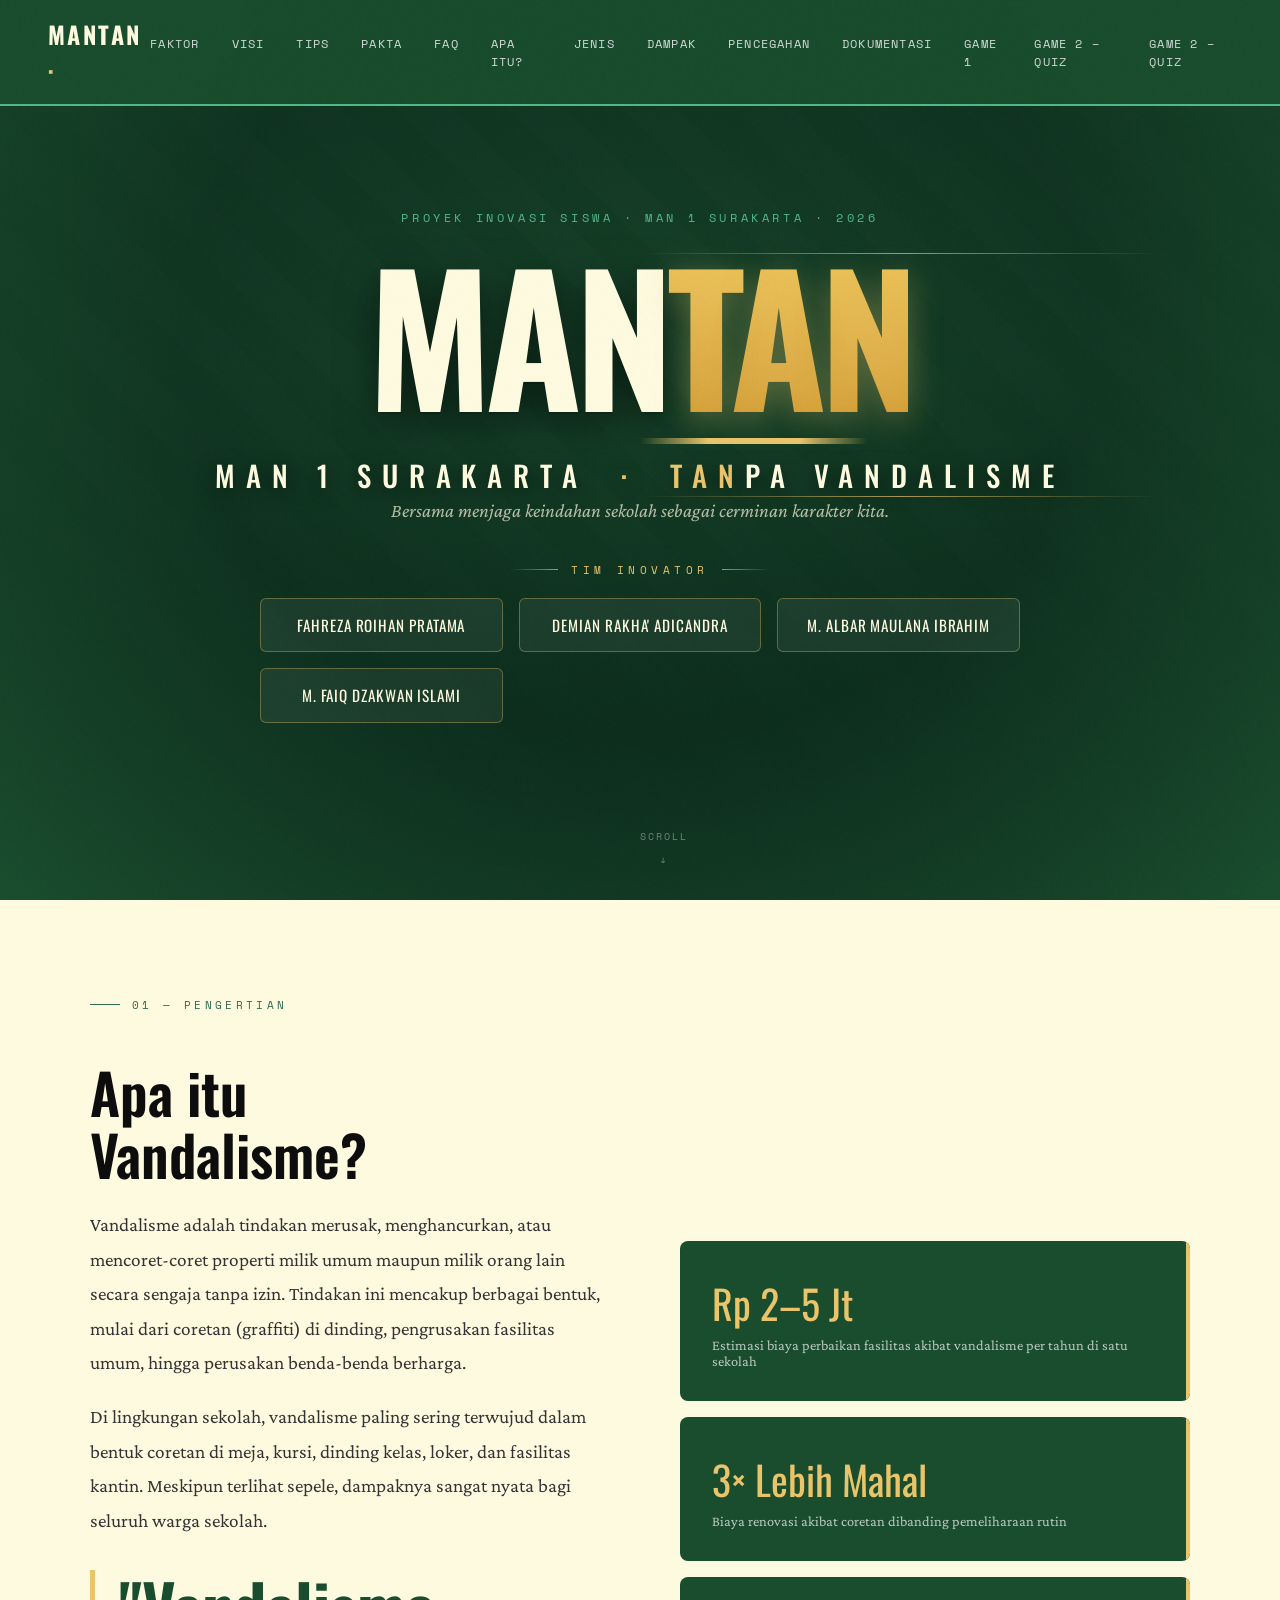
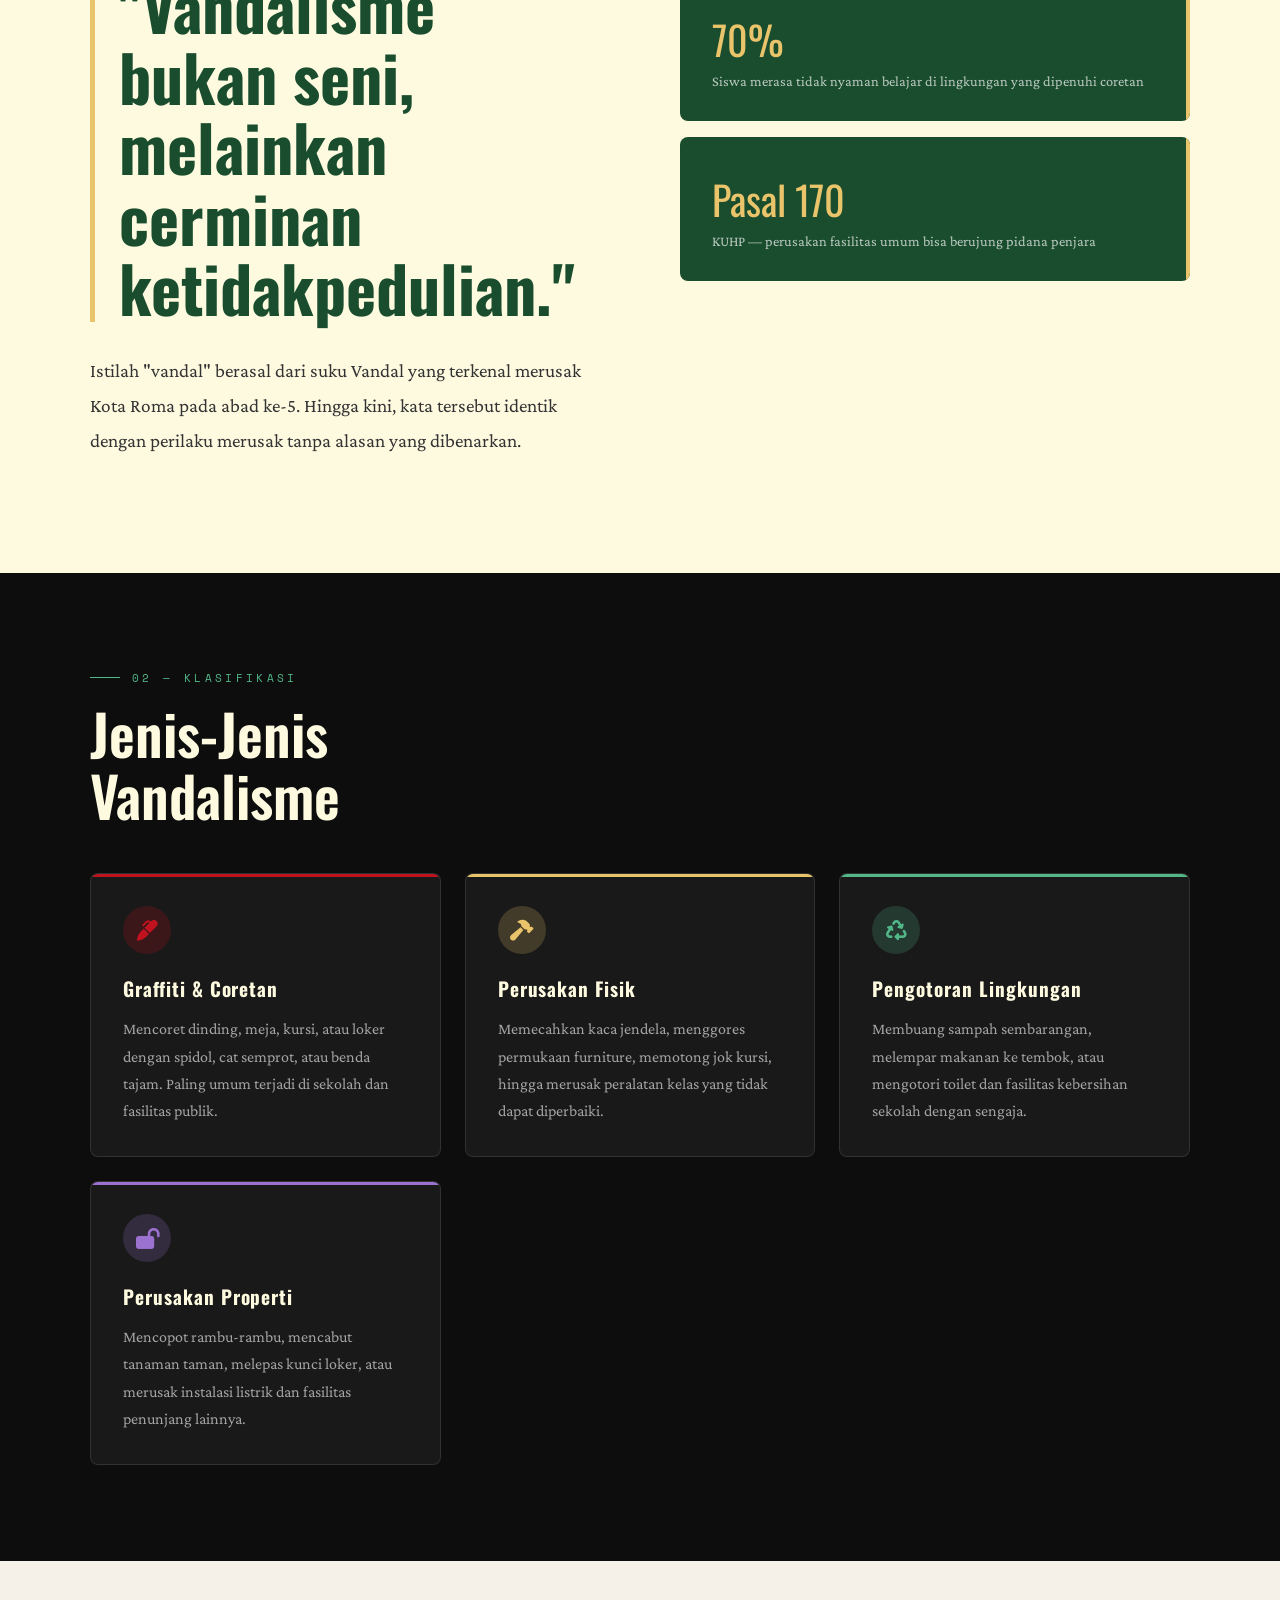
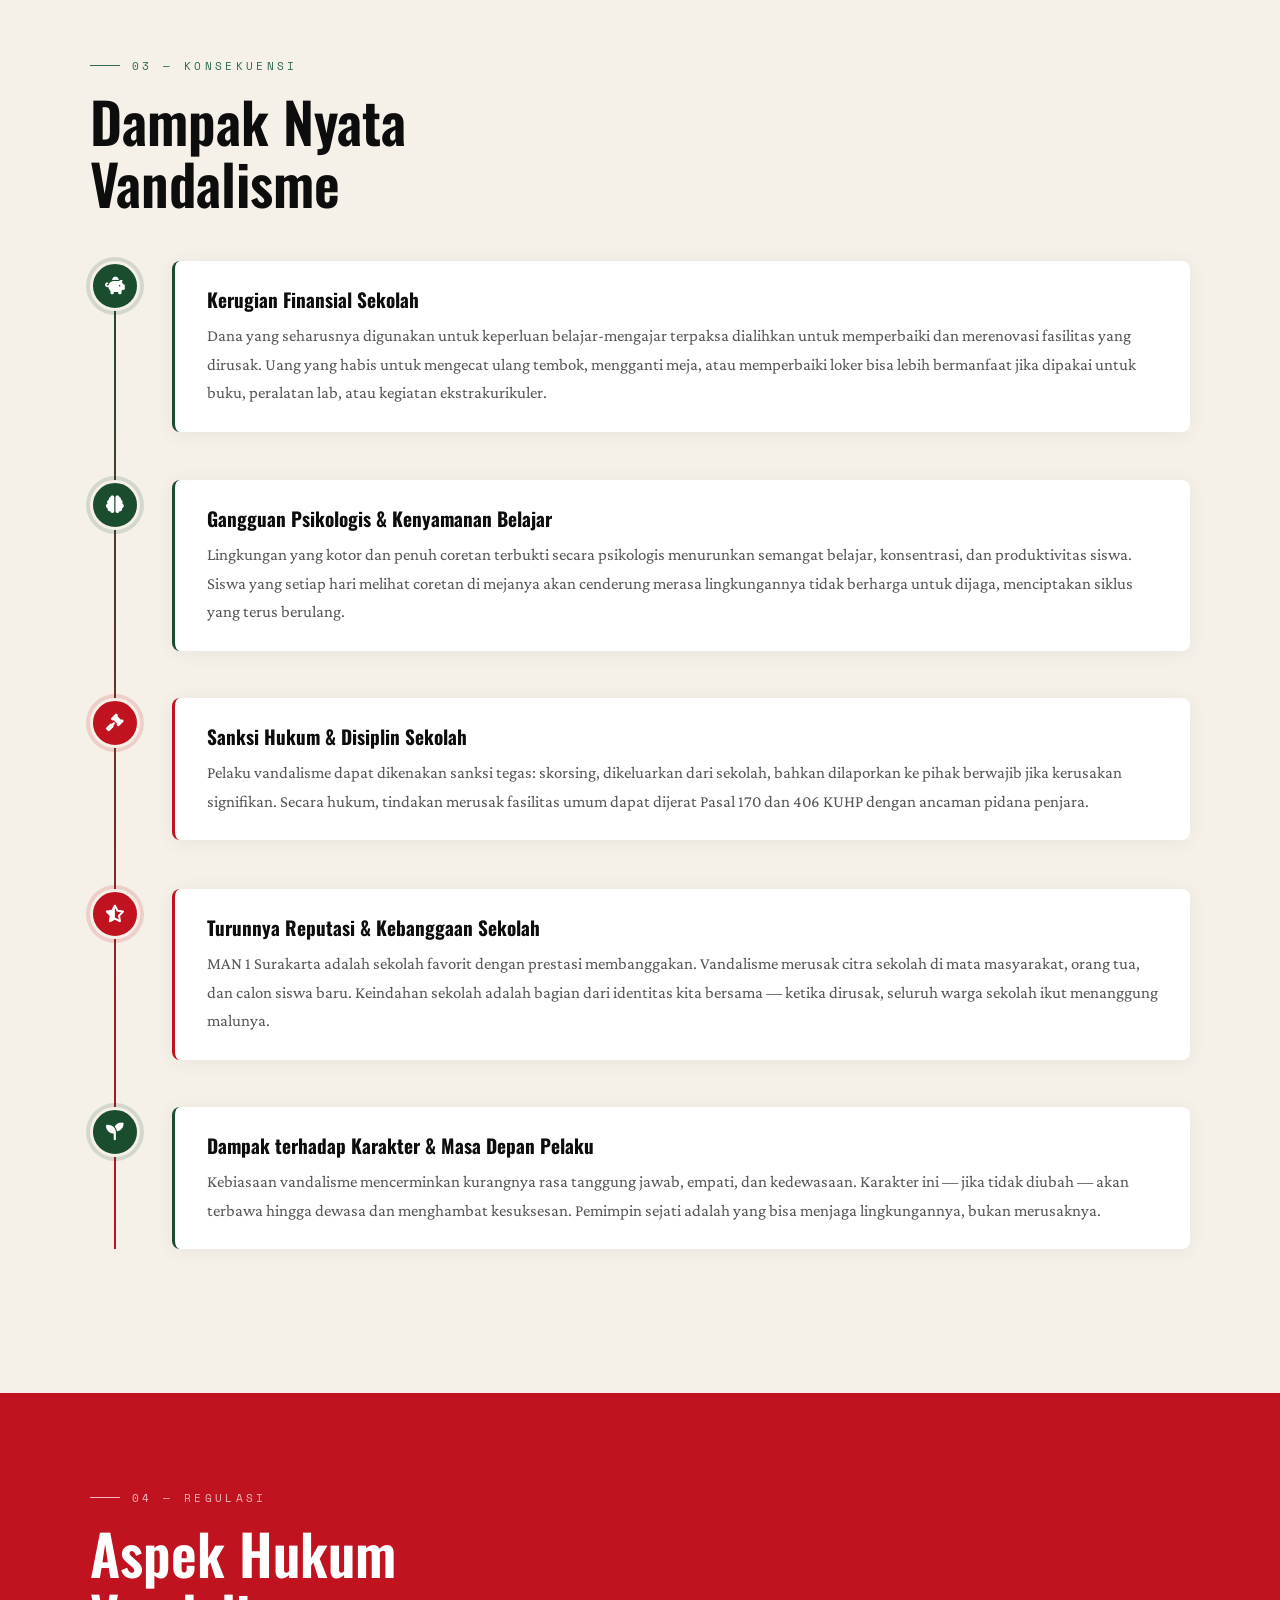
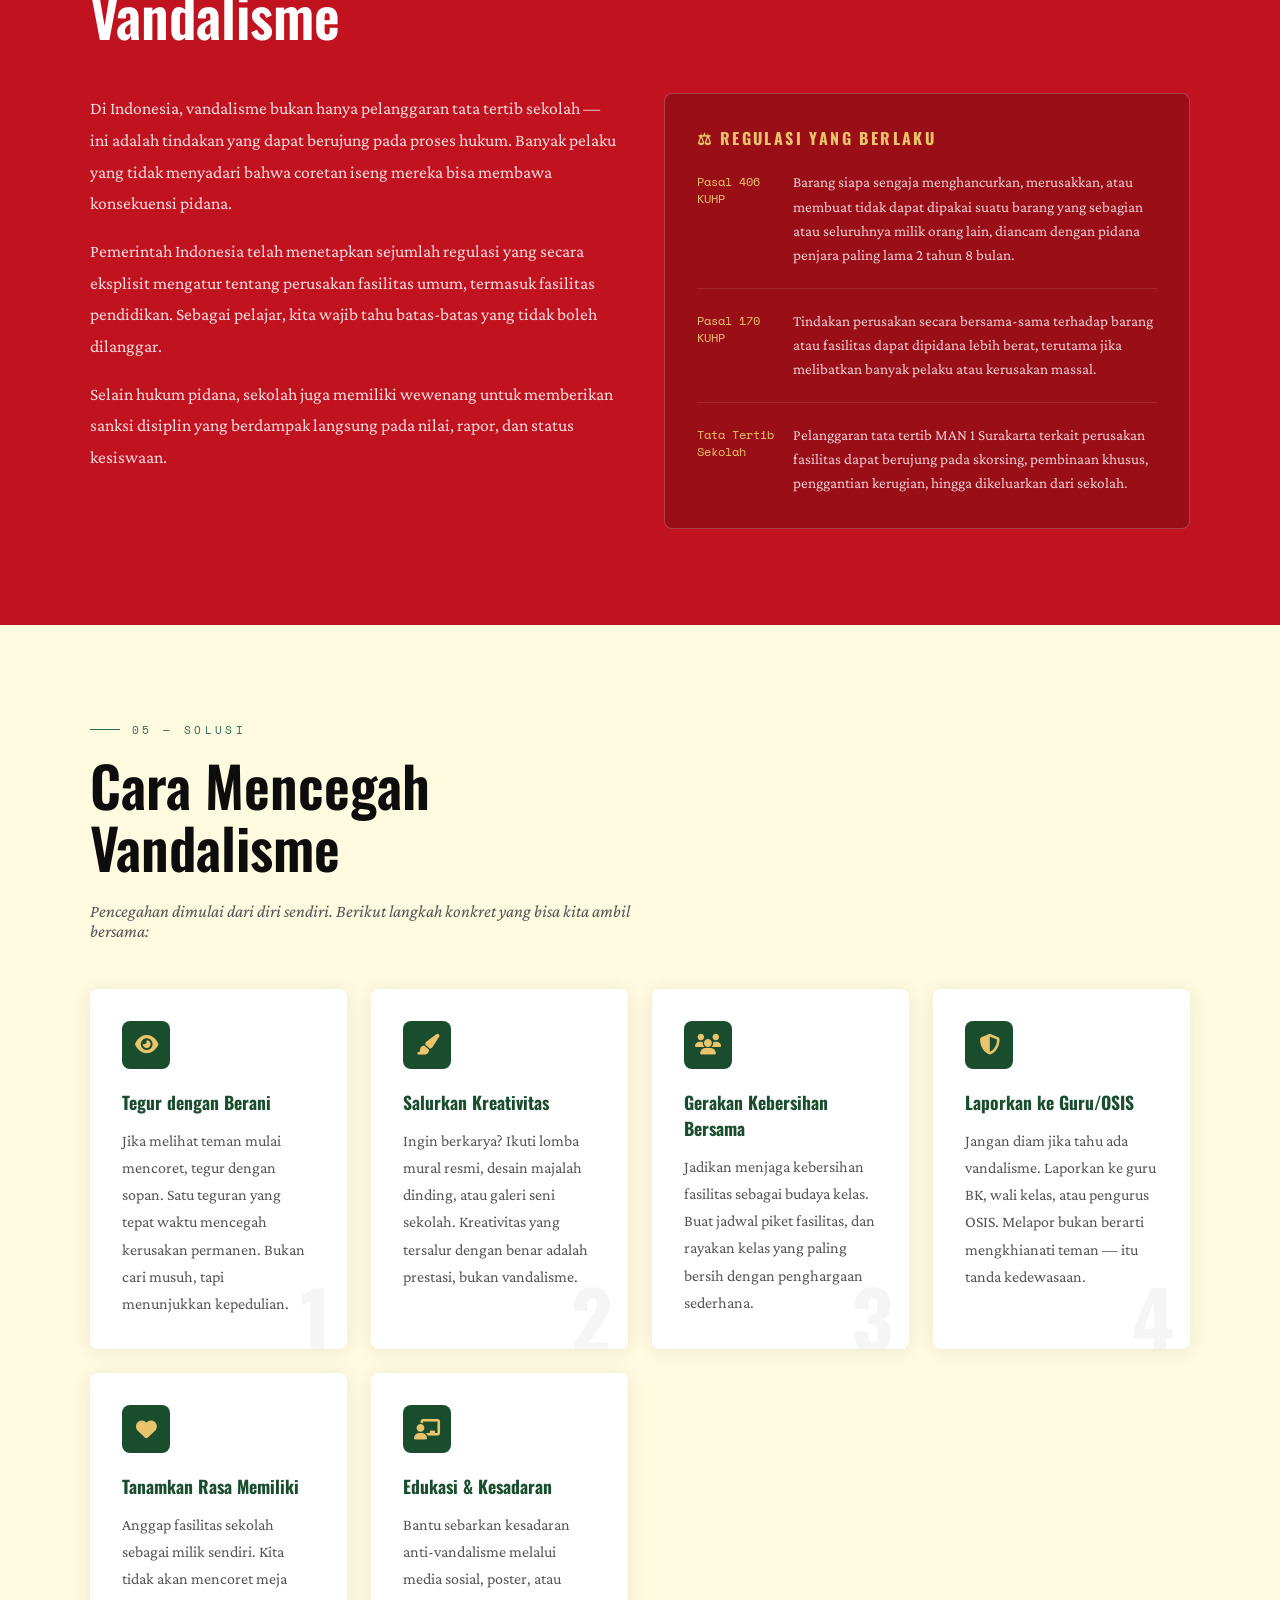
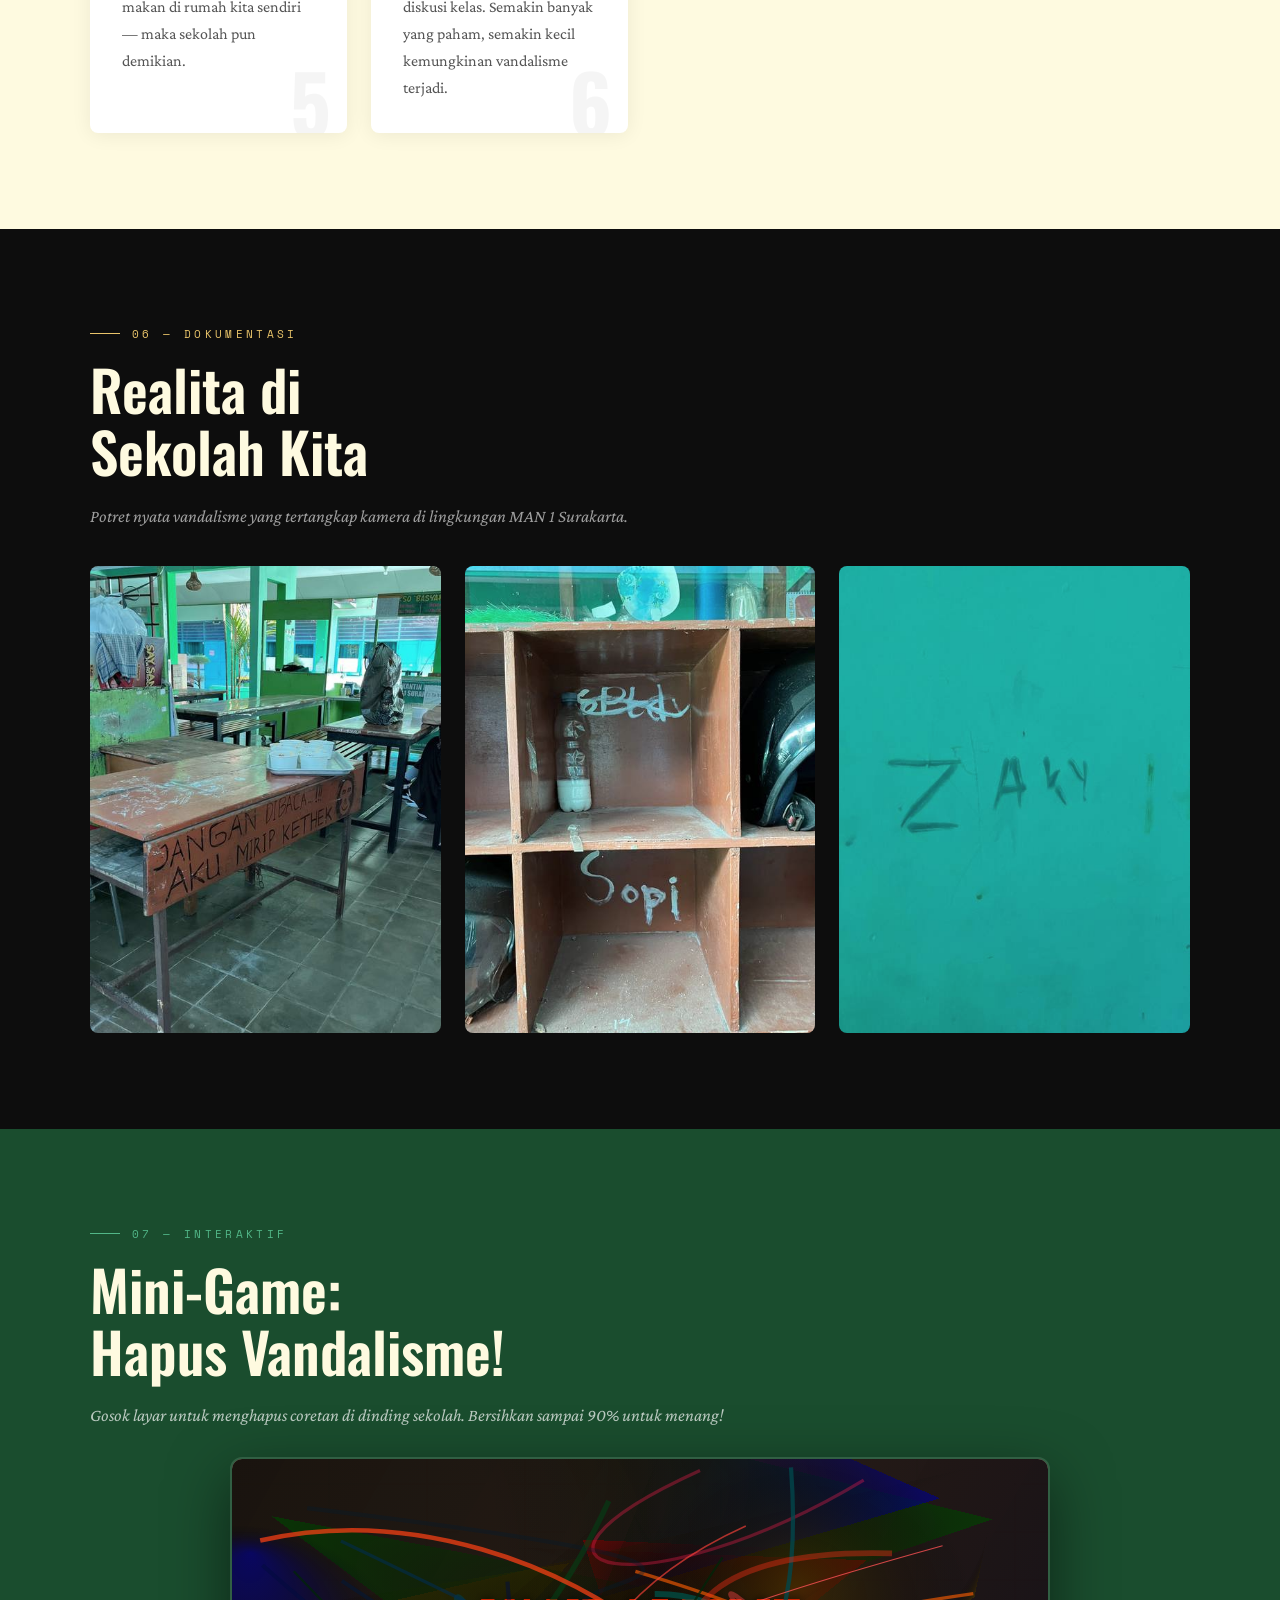
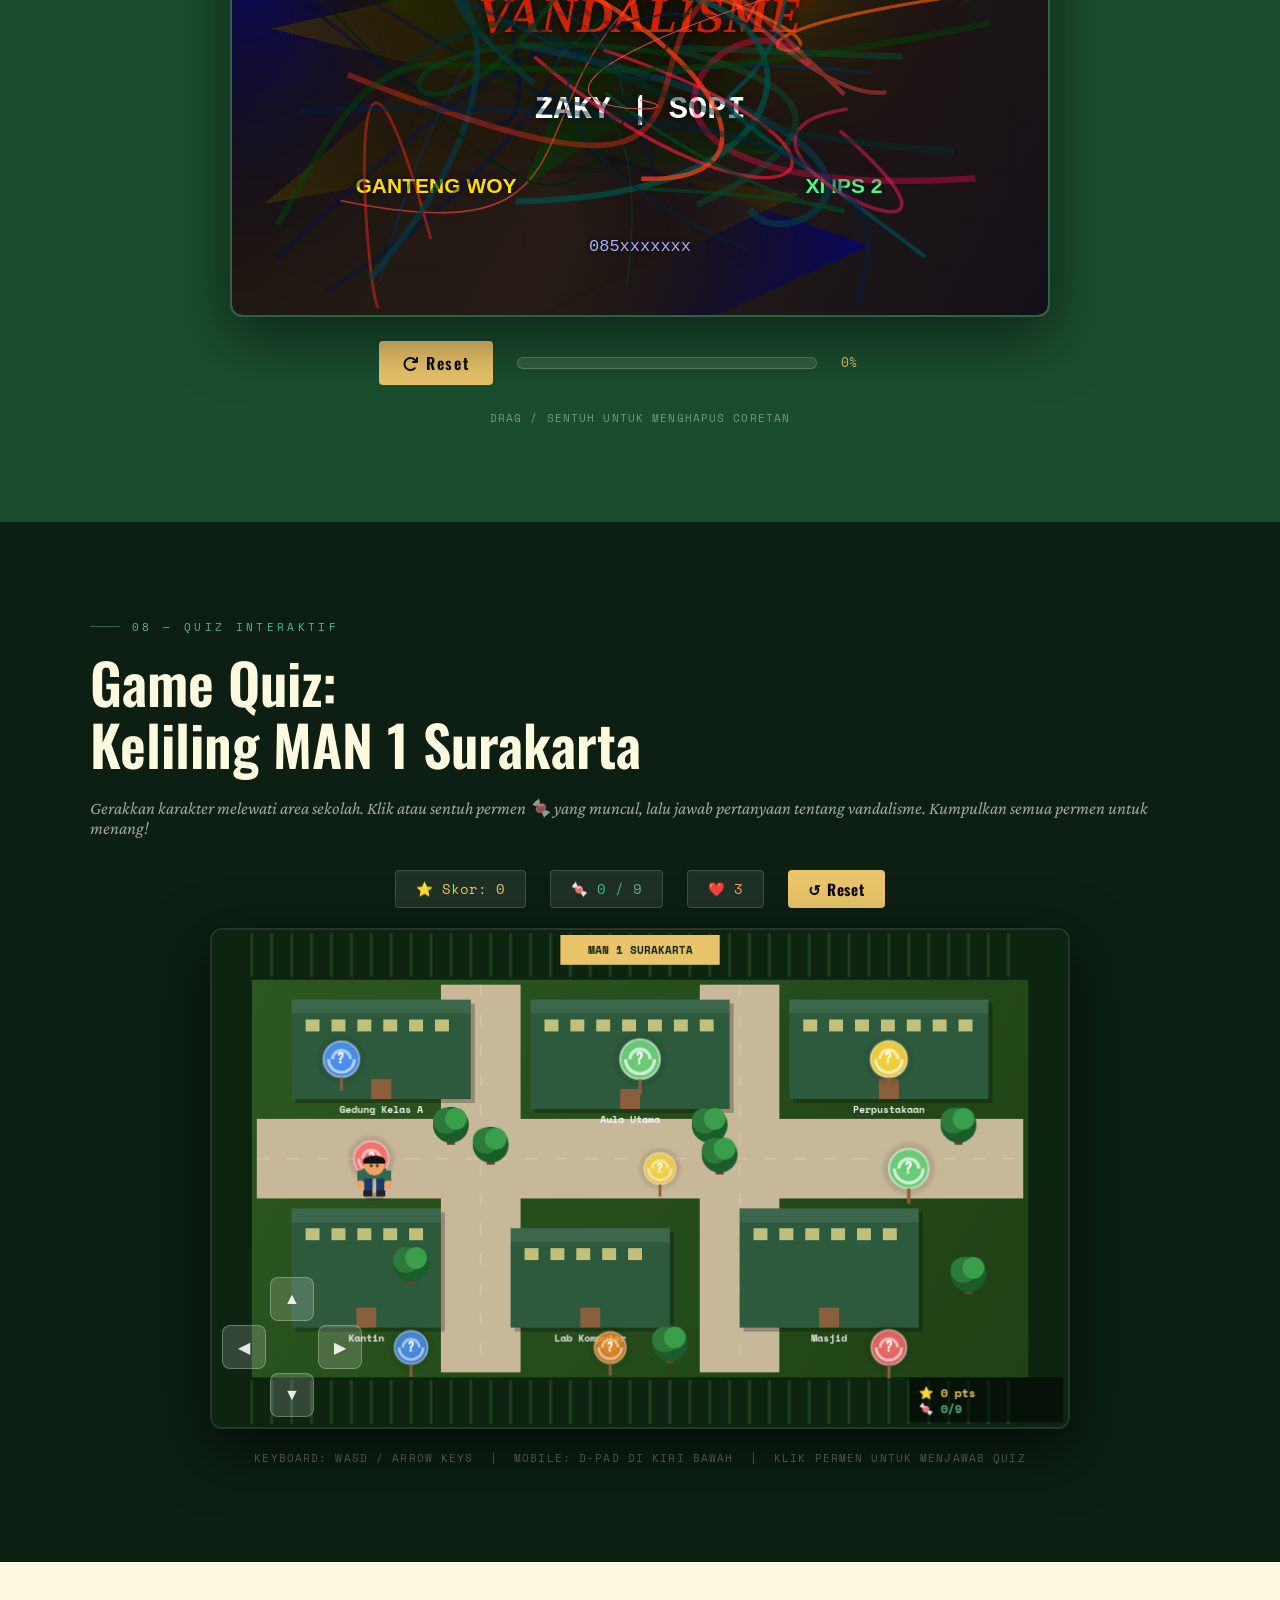
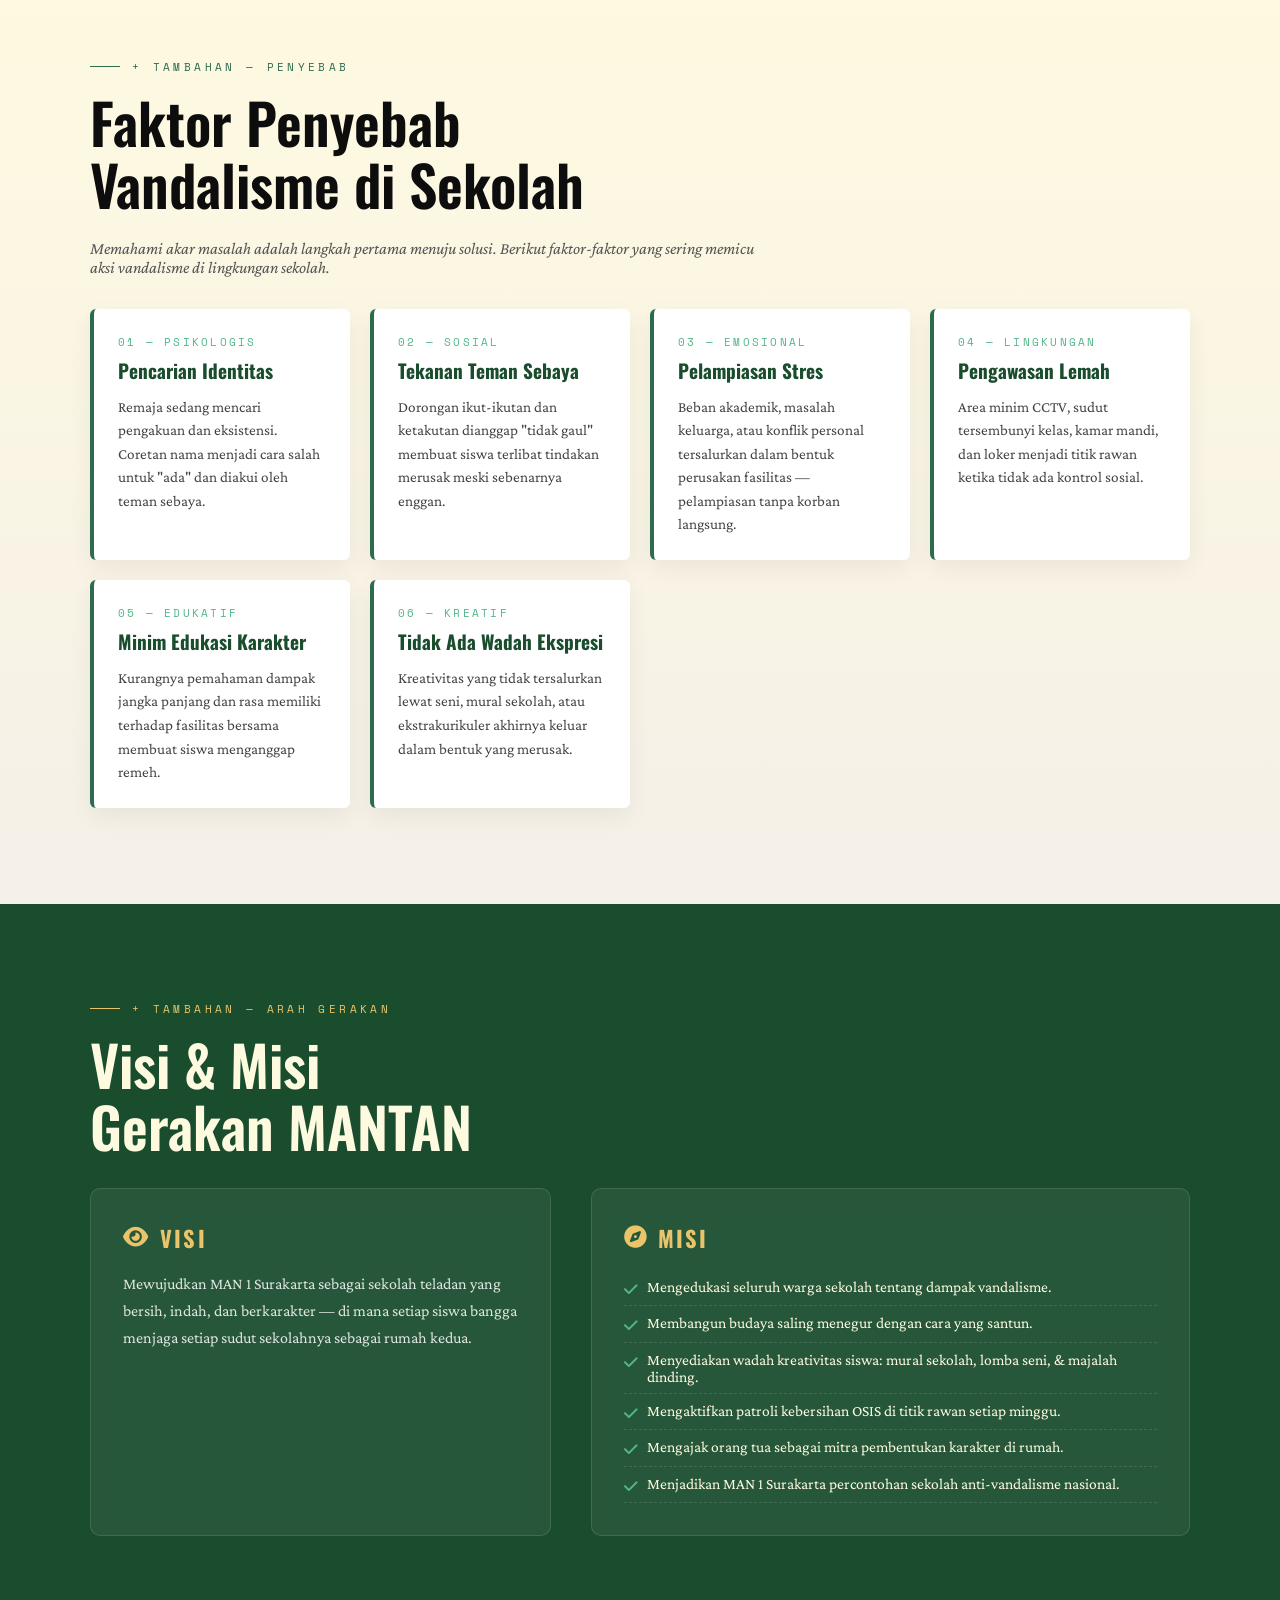
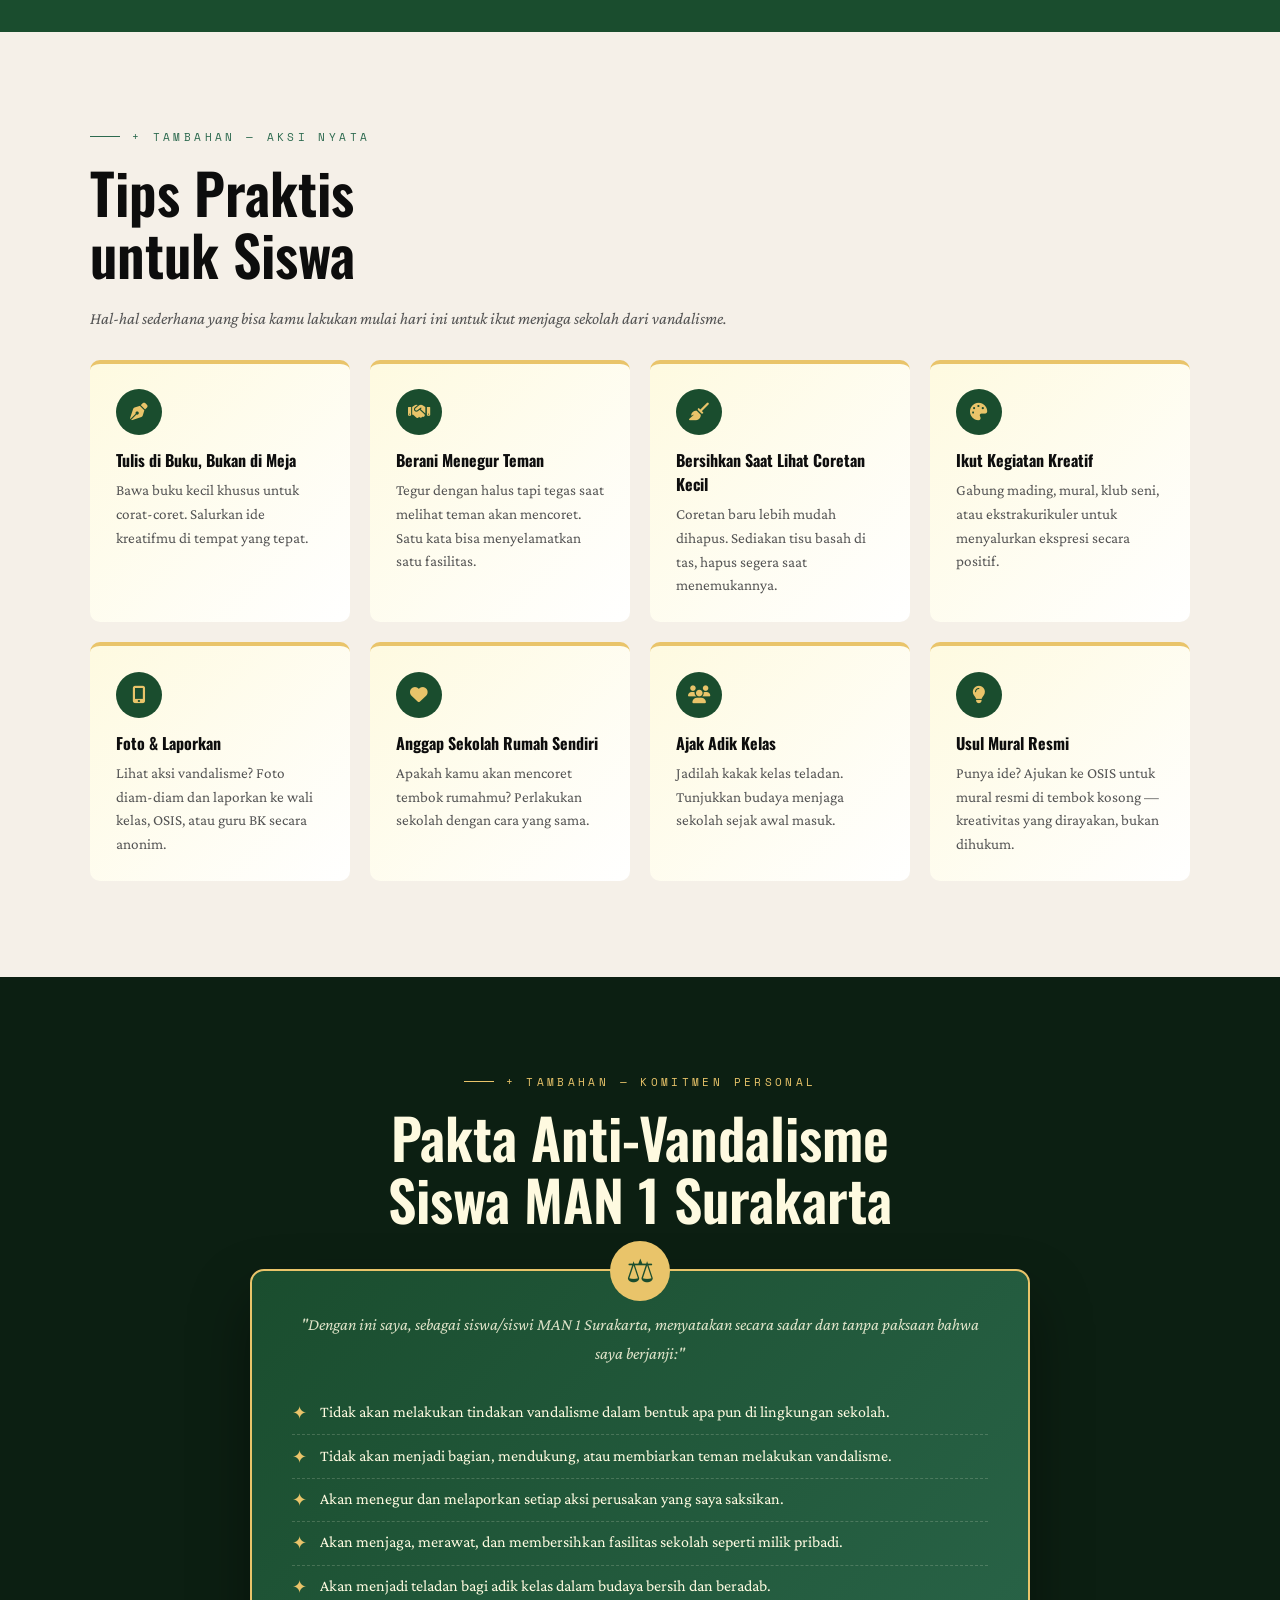
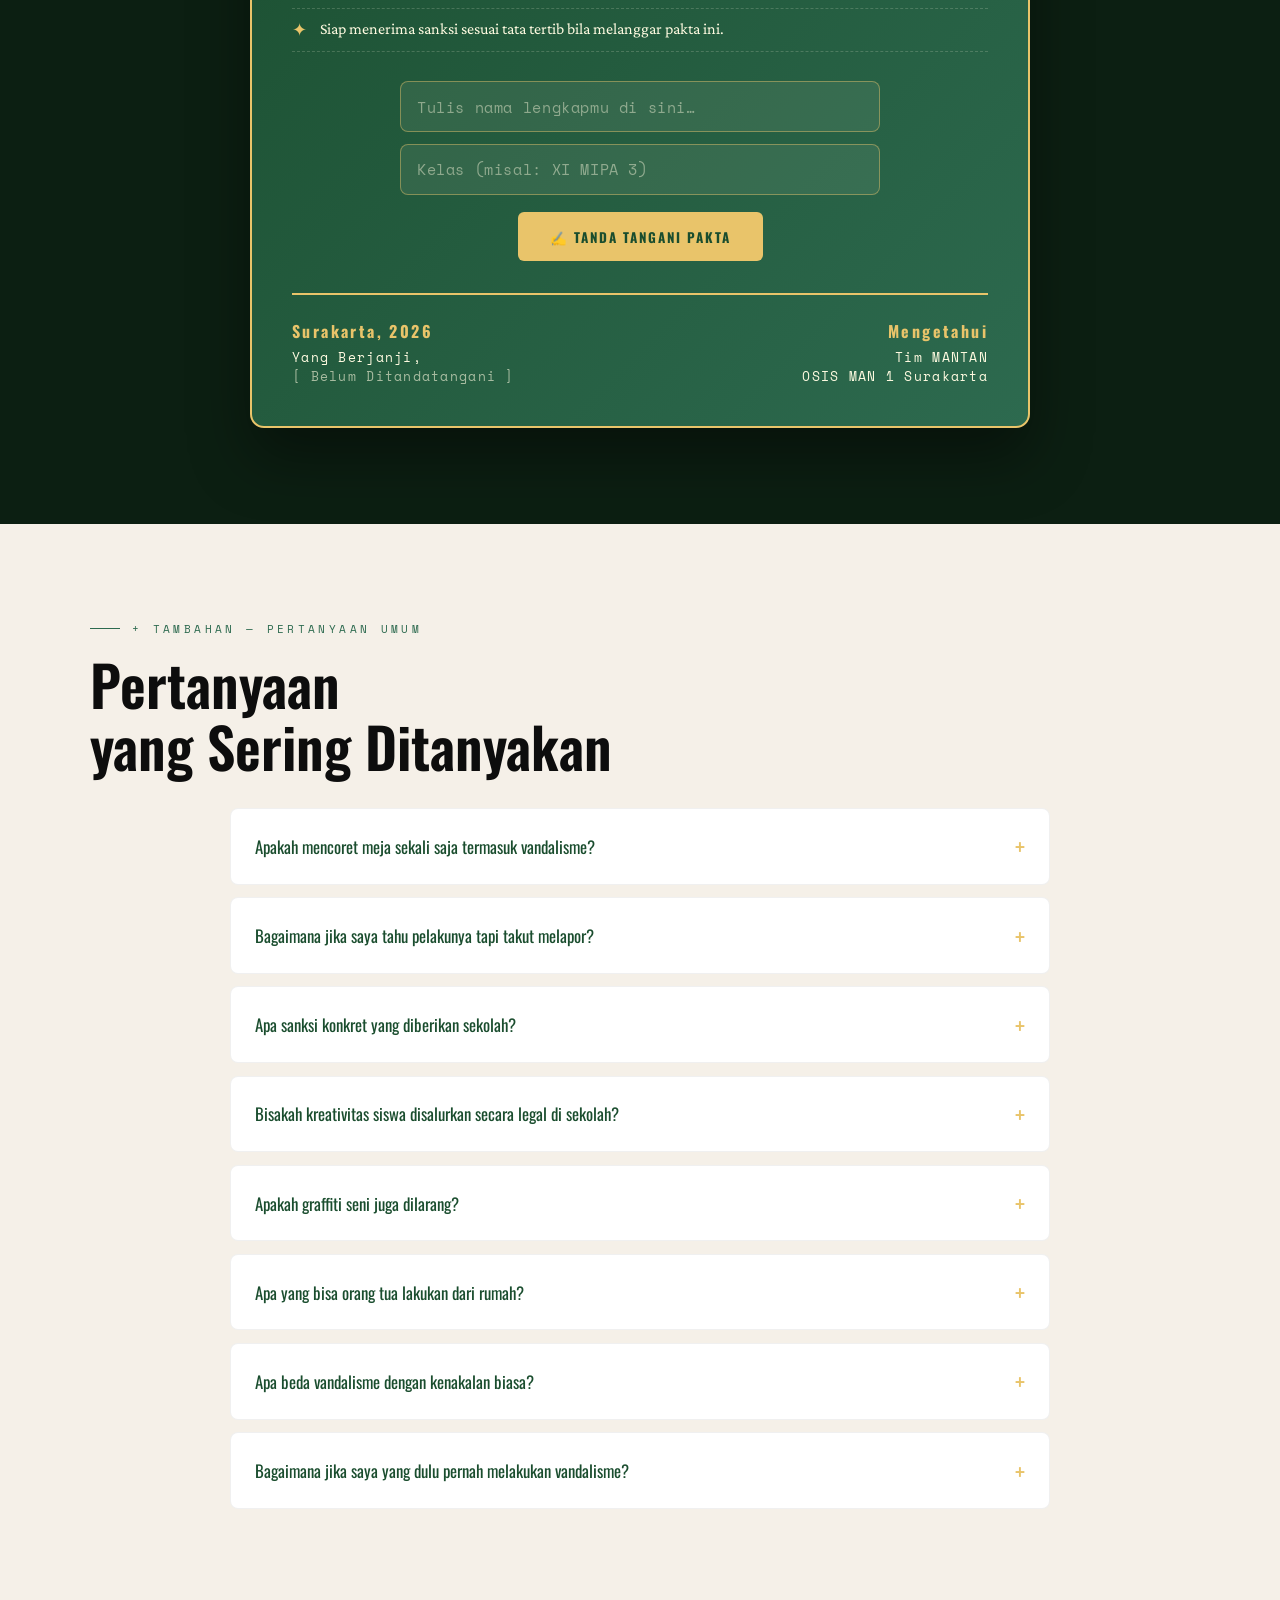
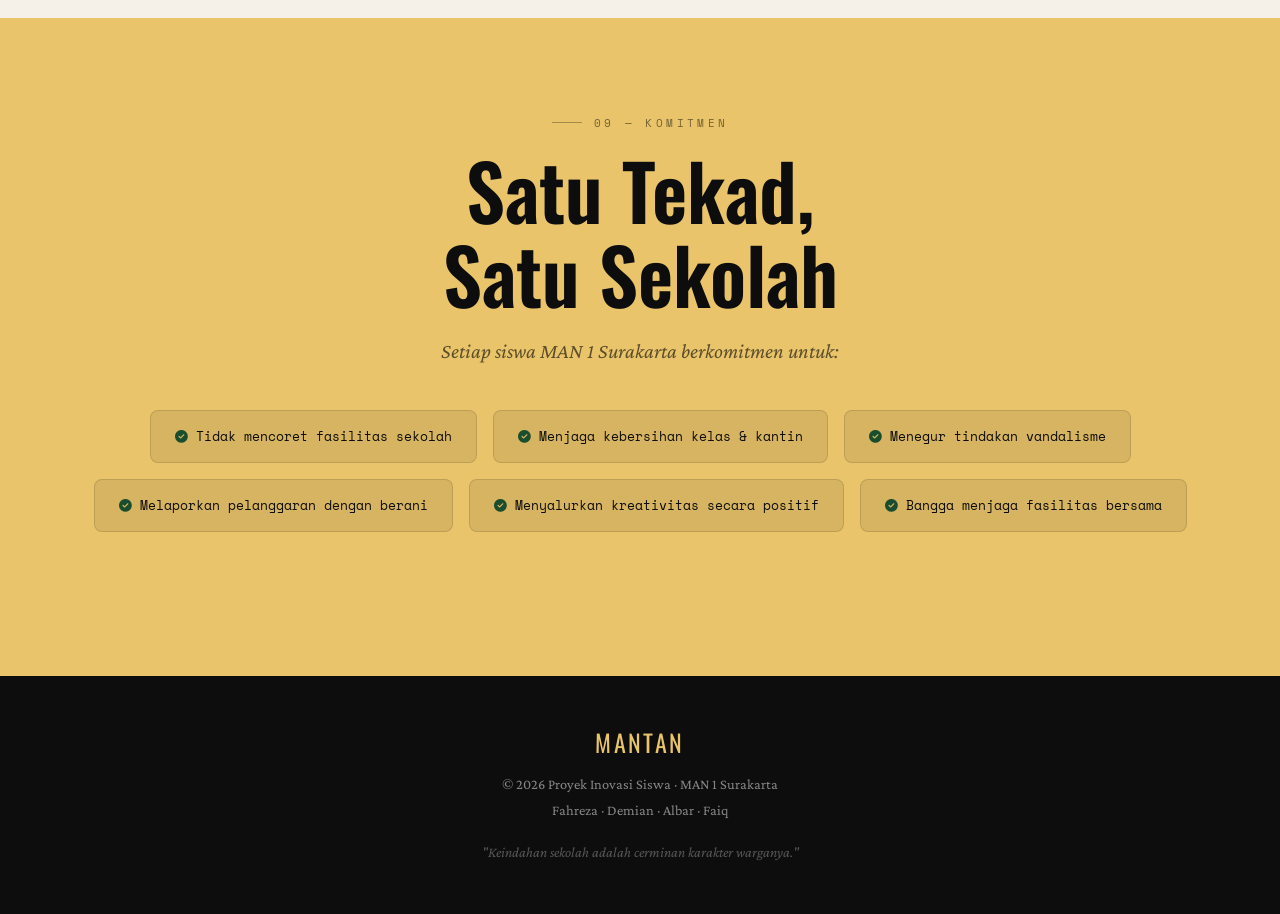
==== public/site.html @ beef9af7 "gas" ====
<!DOCTYPE html>
<html lang="id">
<head>
<meta charset="UTF-8">
<meta name="viewport" content="width=device-width, initial-scale=1.0">
<title>MANTAN – MAN 1 Surakarta Tanpa Vandalisme</title>
<link href="https://fonts.googleapis.com/css2?family=Oswald:wght@400;600;700&family=Crimson+Pro:ital,wght@0,400;0,600;1,400&family=Space+Mono:wght@400;700&display=swap" rel="stylesheet">
<link href="https://cdnjs.cloudflare.com/ajax/libs/font-awesome/6.5.0/css/all.min.css" rel="stylesheet">
<style>
:root {
  --ink: #0d0d0d;
  --paper: #f5f0e8;
  --green-deep: #1a4d2e;
  --green-mid: #2d6a4f;
  --green-bright: #52b788;
  --red-accent: #c1121f;
  --amber: #e9c46a;
  --cream: #fefae0;
}

*, *::before, *::after { box-sizing: border-box; margin: 0; padding: 0; }

html { scroll-behavior: smooth; -webkit-text-size-adjust: 100%; }
@media (prefers-reduced-motion: no-preference){
  html { scroll-behavior: smooth; }
}

body {
  font-family: 'Crimson Pro', Georgia, serif;
  background: var(--paper);
  color: var(--ink);
  overflow-x: hidden;
}

/* ── GRAIN OVERLAY ── */
body::before {
  content: '';
  position: fixed;
  inset: 0;
  pointer-events: none;
  z-index: 9999;
  background-image: url("data:image/svg+xml,%3Csvg viewBox='0 0 256 256' xmlns='http://www.w3.org/2000/svg'%3E%3Cfilter id='noise'%3E%3CfeTurbulence type='fractalNoise' baseFrequency='0.9' numOctaves='4' stitchTiles='stitch'/%3E%3C/filter%3E%3Crect width='100%25' height='100%25' filter='url(%23noise)' opacity='0.04'/%3E%3C/svg%3E");
  opacity: 0.3;
}

/* ── NAV ── */
nav {
  position: fixed;
  top: 0; left: 0; right: 0;
  z-index: 1000;
  display: flex;
  justify-content: space-between;
  align-items: center;
  padding: 1rem 3rem;
  background: rgba(26, 77, 46, 0.95);
  backdrop-filter: blur(12px);
  border-bottom: 2px solid var(--green-bright);
}

.nav-logo {
  font-family: 'Oswald', sans-serif;
  font-size: 1.5rem;
  font-weight: 700;
  color: var(--cream);
  letter-spacing: 0.1em;
}

.nav-logo span { color: var(--amber); }

.nav-links { display: flex; gap: 2rem; list-style: none; }

.nav-links a {
  font-family: 'Space Mono', monospace;
  font-size: 0.75rem;
  color: rgba(255,255,255,0.8);
  text-decoration: none;
  letter-spacing: 0.1em;
  text-transform: uppercase;
  transition: color 0.3s;
  position: relative;
}

.nav-links a::after {
  content: '';
  position: absolute;
  bottom: -4px; left: 0; right: 0;
  height: 1px;
  background: var(--amber);
  transform: scaleX(0);
  transition: transform 0.3s;
}

.nav-links a:hover { color: var(--amber); }
.nav-links a:hover::after { transform: scaleX(1); }

/* hamburger */
.ham { display: none; flex-direction: column; gap: 5px; cursor: pointer; }
.ham span { width: 24px; height: 2px; background: white; transition: 0.3s; }

/* ── HERO ── */
#hero {
  min-height: 100vh;
  display: flex;
  align-items: center;
  justify-content: center;
  position: relative;
  overflow: hidden;
  background: var(--green-deep);
  padding: 6rem 2rem 4rem;
}

.hero-bg-pattern {
  position: absolute; inset: 0;
  background-image: repeating-linear-gradient(
    45deg,
    transparent,
    transparent 40px,
    rgba(255,255,255,0.02) 40px,
    rgba(255,255,255,0.02) 80px
  );
}

.hero-bg-image{
  position:absolute; inset:0;
  background-image:url('/man1-building.jpg');
  background-size:cover;
  background-position:center 35%;
  opacity:.42;
  filter:saturate(1.15) contrast(1.05);
  transform:scale(1.08);
  animation:heroZoom 22s ease-in-out infinite alternate;
}
.hero-bg-overlay{
  position:absolute; inset:0;
  background:
    radial-gradient(ellipse at 50% 38%, transparent 0%, rgba(10,40,25,.45) 50%, var(--green-deep) 100%),
    linear-gradient(180deg, rgba(10,40,25,.55) 0%, rgba(10,40,25,.35) 40%, rgba(10,40,25,.92) 100%);
}
@keyframes heroZoom{
  0%{transform:scale(1.05) translateY(0);}
  100%{transform:scale(1.15) translateY(-1.5%);}
}

.hero-content {
  position: relative;
  z-index: 2;
  text-align: center;
  max-width: 900px;
}

.hero-eyebrow {
  font-family: 'Space Mono', monospace;
  font-size: 0.75rem;
  letter-spacing: 0.3em;
  color: var(--green-bright);
  text-transform: uppercase;
  margin-bottom: 1.5rem;
  opacity: 0;
  animation: fadeUp 0.8s 0.2s forwards;
}

.hero-title {
  font-family: 'Oswald', sans-serif;
  font-size: clamp(3rem, 10vw, 8rem);
  font-weight: 700;
  line-height: 0.95;
  color: var(--cream);
  text-transform: uppercase;
  letter-spacing: -0.02em;
  margin-bottom: 1rem;
  opacity: 0;
  animation: fadeUp 0.8s 0.4s forwards;
}

.hero-title .accent {
  color: var(--amber);
  background: linear-gradient(180deg, #f6d266 0%, #c98e25 100%);
  -webkit-background-clip: text;
  background-clip: text;
  -webkit-text-fill-color: transparent;
  text-shadow: 0 8px 32px rgba(233,196,106,.35);
}
.hero-title{
  font-size: clamp(4rem, 14vw, 11rem) !important;
  letter-spacing: -0.04em !important;
  line-height: .9 !important;
  text-shadow: 0 12px 40px rgba(0,0,0,.55), 0 2px 0 rgba(0,0,0,.15);
  position:relative;
  display:inline-block;
}
.hero-title::after{
  content:"";
  position:absolute;
  left:50%; bottom:-.18em;
  transform:translateX(-50%);
  width:42%;
  height:6px;
  background:linear-gradient(90deg, transparent, var(--amber) 30%, var(--amber) 70%, transparent);
  border-radius:6px;
  opacity:0;
  animation: fadeUp .9s 1s forwards;
}
.hero-title-wrap{
  position:relative;
  display:inline-block;
  padding: .25em .15em;
}
.hero-title-wrap::before,
.hero-title-wrap::after{
  content:"";
  position:absolute;
  left:50%;
  width:min(60vw, 520px);
  height:1px;
  background:linear-gradient(90deg, transparent, rgba(233,196,106,.7), transparent);
  transform:translateX(-50%);
  opacity:0;
  animation: fadeUp .9s .9s forwards;
}
.hero-title-wrap::before{ top:.2em; }
.hero-title-wrap::after { bottom:.2em; }
.hero-sub-line{
  display:block;
  font-family:'Oswald',sans-serif;
  font-size: clamp(1.05rem, 2.8vw, 1.8rem);
  letter-spacing:.38em;
  color: var(--cream);
  font-weight:500;
  text-transform:uppercase;
  margin-top:1.6rem;
  text-shadow: 0 4px 18px rgba(0,0,0,.5);
  opacity:0;
  animation: fadeUp .9s .7s forwards;
}
.hero-sub-line .dot{ color:var(--amber); margin:0 .5em; }
.hero-sub-line .tan{ color:var(--amber); }

.hero-subtitle {
  font-size: 1.2rem;
  color: rgba(254,250,224,0.7);
  font-style: italic;
  max-width: 500px;
  margin: 0 auto 2.5rem;
  opacity: 0;
  animation: fadeUp 0.8s 0.6s forwards;
}

.hero-team {
  margin: 2.5rem auto 0;
  max-width: 760px;
  opacity: 0;
  animation: fadeUp 0.9s 1s forwards;
}
.hero-team-label {
  font-family: 'Space Mono', monospace;
  font-size: 0.7rem;
  letter-spacing: 0.4em;
  color: var(--amber);
  text-transform: uppercase;
  margin-bottom: 1.25rem;
  display:flex; align-items:center; justify-content:center; gap:.8rem;
}
.hero-team-label::before,
.hero-team-label::after{
  content:""; height:1px; width:48px;
  background:linear-gradient(90deg, transparent, rgba(233,196,106,.7));
}
.hero-team-label::after{
  background:linear-gradient(90deg, rgba(233,196,106,.7), transparent);
}
.hero-team-grid{
  display:grid;
  grid-template-columns: repeat(auto-fit, minmax(180px, 1fr));
  gap:1rem;
}
.hero-team-card{
  background: rgba(255,255,255,.06);
  border:1px solid rgba(233,196,106,.35);
  border-radius:6px;
  padding:1rem .9rem;
  text-align:center;
  backdrop-filter: blur(8px);
  transition: transform .5s cubic-bezier(.2,.8,.2,1), border-color .4s, background .4s;
}
.hero-team-card:hover{
  transform:translateY(-4px);
  border-color:var(--amber);
  background: rgba(233,196,106,.08);
}
.hero-team-name{
  font-family:'Oswald',sans-serif;
  font-size:.95rem;
  letter-spacing:.06em;
  text-transform:uppercase;
  color:var(--cream);
  line-height:1.35;
}

.scroll-cue {
  position: absolute;
  bottom: 2rem;
  left: 50%;
  transform: translateX(-50%);
  display: flex;
  flex-direction: column;
  align-items: center;
  gap: 0.5rem;
  color: rgba(255,255,255,0.4);
  font-family: 'Space Mono', monospace;
  font-size: 0.65rem;
  letter-spacing: 0.2em;
  text-transform: uppercase;
  animation: fadeUp 1s 1.5s both;
}

.scroll-cue .arrow { animation: bounce 1.5s infinite; }

/* ── SECTION BASE ── */
section { padding: 6rem 2rem; }

.container { max-width: 1100px; margin: 0 auto; }

.section-tag {
  font-family: 'Space Mono', monospace;
  font-size: 0.7rem;
  letter-spacing: 0.3em;
  text-transform: uppercase;
  color: var(--green-mid);
  margin-bottom: 1rem;
  display: flex;
  align-items: center;
  gap: 0.75rem;
}

.section-tag::before {
  content: '';
  width: 30px;
  height: 1px;
  background: var(--green-mid);
}

.section-title {
  font-family: 'Oswald', sans-serif;
  font-size: clamp(2rem, 5vw, 3.5rem);
  font-weight: 600;
  line-height: 1.1;
  color: var(--ink);
  margin-bottom: 1.5rem;
}

/* ── DEFINISI SECTION ── */
#definisi { background: var(--cream); }

.definisi-grid {
  display: grid;
  grid-template-columns: 1fr 1fr;
  gap: 5rem;
  align-items: center;
  margin-top: 3rem;
}

.definisi-text p {
  font-size: 1.2rem;
  line-height: 1.8;
  color: #333;
  margin-bottom: 1.2rem;
}

.definisi-big-quote {
  font-family: 'Oswald', sans-serif;
  font-size: clamp(2.5rem, 5vw, 4rem);
  font-weight: 700;
  line-height: 1.1;
  color: var(--green-deep);
  border-left: 5px solid var(--amber);
  padding-left: 1.5rem;
  margin: 2rem 0;
}

.definisi-visual {
  position: relative;
}

.stat-card {
  background: var(--green-deep);
  color: white;
  padding: 2rem;
  border-radius: 8px;
  margin-bottom: 1rem;
  transform: translateX(0);
  transition: transform 0.3s;
  position: relative;
  overflow: hidden;
}

.stat-card::after {
  content: '';
  position: absolute;
  top: 0; right: 0;
  width: 4px;
  height: 100%;
  background: var(--amber);
}

.stat-card:hover { transform: translateX(-5px); }
.stat-num { font-family: 'Oswald', sans-serif; font-size: 2.5rem; color: var(--amber); }
.stat-desc { font-size: 0.9rem; color: rgba(255,255,255,0.7); margin-top: 0.25rem; }

/* ── JENIS SECTION ── */
#jenis { background: var(--ink); }
#jenis .section-tag { color: var(--green-bright); }
#jenis .section-tag::before { background: var(--green-bright); }
#jenis .section-title { color: var(--cream); }

.jenis-grid {
  display: grid;
  grid-template-columns: repeat(auto-fit, minmax(280px, 1fr));
  gap: 1.5rem;
  margin-top: 3rem;
}

.jenis-card {
  background: rgba(255,255,255,0.05);
  border: 1px solid rgba(255,255,255,0.1);
  border-radius: 8px;
  padding: 2rem;
  transition: all 0.3s;
  position: relative;
  overflow: hidden;
}

.jenis-card::before {
  content: '';
  position: absolute;
  top: 0; left: 0; right: 0;
  height: 3px;
}

.jenis-card.type-1::before { background: var(--red-accent); }
.jenis-card.type-2::before { background: var(--amber); }
.jenis-card.type-3::before { background: var(--green-bright); }
.jenis-card.type-4::before { background: #9b72cf; }

.jenis-card:hover {
  background: rgba(255,255,255,0.09);
  transform: translateY(-4px);
}

.jenis-icon {
  width: 3rem;
  height: 3rem;
  border-radius: 50%;
  display: flex;
  align-items: center;
  justify-content: center;
  font-size: 1.3rem;
  margin-bottom: 1.25rem;
}

.type-1 .jenis-icon { background: rgba(193,18,31,0.2); color: var(--red-accent); }
.type-2 .jenis-icon { background: rgba(233,196,106,0.2); color: var(--amber); }
.type-3 .jenis-icon { background: rgba(82,183,136,0.2); color: var(--green-bright); }
.type-4 .jenis-icon { background: rgba(155,114,207,0.2); color: #9b72cf; }

.jenis-card h3 {
  font-family: 'Oswald', sans-serif;
  font-size: 1.2rem;
  color: var(--cream);
  margin-bottom: 0.75rem;
  letter-spacing: 0.05em;
}

.jenis-card p { font-size: 1rem; color: rgba(255,255,255,0.6); line-height: 1.7; }

/* ── DAMPAK SECTION ── */
#dampak { background: var(--paper); }

.dampak-timeline {
  margin-top: 3rem;
  position: relative;
}

.dampak-timeline::before {
  content: '';
  position: absolute;
  left: 24px;
  top: 0; bottom: 0;
  width: 2px;
  background: linear-gradient(to bottom, var(--green-deep), var(--red-accent));
}

.dampak-item {
  display: flex;
  gap: 2rem;
  margin-bottom: 3rem;
  padding-left: 0;
}

.dampak-dot {
  width: 50px;
  height: 50px;
  border-radius: 50%;
  background: var(--green-deep);
  border: 3px solid var(--paper);
  display: flex;
  align-items: center;
  justify-content: center;
  color: white;
  flex-shrink: 0;
  font-size: 1.1rem;
  box-shadow: 0 0 0 4px rgba(26,77,46,0.15);
  transition: transform 0.3s;
}

.dampak-item:hover .dampak-dot { transform: scale(1.15); }
.dampak-item.danger .dampak-dot { background: var(--red-accent); box-shadow: 0 0 0 4px rgba(193,18,31,0.15); }

.dampak-body {
  background: white;
  border-radius: 8px;
  padding: 1.5rem 2rem;
  flex: 1;
  box-shadow: 0 2px 20px rgba(0,0,0,0.06);
  border-left: 3px solid var(--green-deep);
  transition: transform 0.3s, box-shadow 0.3s;
}

.dampak-item:hover .dampak-body {
  transform: translateX(4px);
  box-shadow: 0 4px 30px rgba(0,0,0,0.1);
}

.dampak-item.danger .dampak-body { border-left-color: var(--red-accent); }

.dampak-body h3 {
  font-family: 'Oswald', sans-serif;
  font-size: 1.2rem;
  margin-bottom: 0.5rem;
  color: var(--ink);
}

.dampak-body p { color: #555; line-height: 1.7; font-size: 1.05rem; }

/* ── HUKUM SECTION ── */
#hukum { background: var(--red-accent); }
#hukum .section-tag { color: rgba(255,255,255,0.7); }
#hukum .section-tag::before { background: rgba(255,255,255,0.7); }
#hukum .section-title { color: white; }

.hukum-content {
  display: grid;
  grid-template-columns: 1fr 1fr;
  gap: 3rem;
  margin-top: 3rem;
  align-items: start;
}

.hukum-text p {
  color: rgba(255,255,255,0.85);
  font-size: 1.1rem;
  line-height: 1.8;
  margin-bottom: 1rem;
}

.pasal-box {
  background: rgba(0,0,0,0.2);
  border: 1px solid rgba(255,255,255,0.2);
  border-radius: 8px;
  padding: 2rem;
}

.pasal-box h3 {
  font-family: 'Oswald', sans-serif;
  font-size: 1rem;
  color: var(--amber);
  letter-spacing: 0.15em;
  text-transform: uppercase;
  margin-bottom: 1.25rem;
}

.pasal-item {
  display: flex;
  gap: 1rem;
  margin-bottom: 1.25rem;
  padding-bottom: 1.25rem;
  border-bottom: 1px solid rgba(255,255,255,0.1);
}

.pasal-item:last-child { border-bottom: none; margin-bottom: 0; padding-bottom: 0; }

.pasal-num {
  font-family: 'Space Mono', monospace;
  font-size: 0.75rem;
  color: var(--amber);
  white-space: nowrap;
  margin-top: 3px;
  min-width: 80px;
}

.pasal-item p { color: rgba(255,255,255,0.8); font-size: 0.95rem; line-height: 1.6; }

/* ── PENCEGAHAN ── */
#pencegahan { background: var(--cream); }

.pencegahan-steps {
  display: grid;
  grid-template-columns: repeat(auto-fit, minmax(250px, 1fr));
  gap: 1.5rem;
  margin-top: 3rem;
}

.step-card {
  position: relative;
  padding: 2rem;
  background: white;
  border-radius: 8px;
  box-shadow: 0 2px 20px rgba(0,0,0,0.07);
  transition: transform 0.3s, box-shadow 0.3s;
  overflow: hidden;
}

.step-card::after {
  content: attr(data-num);
  position: absolute;
  bottom: -0.5rem;
  right: 1rem;
  font-family: 'Oswald', sans-serif;
  font-size: 5rem;
  color: rgba(0,0,0,0.04);
  font-weight: 700;
  line-height: 1;
}

.step-card:hover {
  transform: translateY(-6px);
  box-shadow: 0 10px 30px rgba(0,0,0,0.12);
}

.step-icon {
  width: 48px;
  height: 48px;
  background: var(--green-deep);
  border-radius: 8px;
  display: flex;
  align-items: center;
  justify-content: center;
  color: var(--amber);
  font-size: 1.3rem;
  margin-bottom: 1.25rem;
}

.step-card h3 {
  font-family: 'Oswald', sans-serif;
  font-size: 1.1rem;
  margin-bottom: 0.75rem;
  color: var(--green-deep);
}

.step-card p { color: #555; font-size: 1rem; line-height: 1.7; }

/* ── GALLERY ── */
#gallery { background: var(--ink); }
#gallery .section-tag { color: var(--amber); }
#gallery .section-tag::before { background: var(--amber); }
#gallery .section-title { color: var(--cream); }

.gallery-lead { color: rgba(255,255,255,0.6); font-size: 1.1rem; font-style: italic; margin-bottom: 2.5rem; }

.gallery-grid {
  display: grid;
  grid-template-columns: repeat(3, 1fr);
  gap: 1.5rem;
}

.gallery-item {
  position: relative;
  border-radius: 8px;
  overflow: hidden;
  aspect-ratio: 3/4;
  cursor: pointer;
}

.gallery-item img {
  width: 100%;
  height: 100%;
  object-fit: cover;
  transition: transform 0.5s ease;
  filter: grayscale(20%);
}

.gallery-item:hover img {
  transform: scale(1.07);
  filter: grayscale(0%);
}

.gallery-overlay {
  position: absolute;
  inset: 0;
  background: linear-gradient(to top, rgba(0,0,0,0.85) 0%, transparent 50%);
  display: flex;
  align-items: flex-end;
  padding: 1.5rem;
  opacity: 0;
  transition: opacity 0.4s;
}

.gallery-item:hover .gallery-overlay { opacity: 1; }

.gallery-caption {
  font-family: 'Space Mono', monospace;
  font-size: 0.75rem;
  color: white;
  letter-spacing: 0.05em;
  line-height: 1.5;
}

.gallery-badge {
  display: inline-block;
  background: var(--red-accent);
  color: white;
  font-family: 'Space Mono', monospace;
  font-size: 0.65rem;
  padding: 0.2rem 0.6rem;
  border-radius: 2px;
  margin-bottom: 0.4rem;
  letter-spacing: 0.1em;
  text-transform: uppercase;
}

/* ── LIGHTBOX ── */
.lightbox {
  position: fixed;
  inset: 0;
  background: rgba(0,0,0,0.92);
  z-index: 9000;
  display: flex;
  align-items: center;
  justify-content: center;
  opacity: 0;
  pointer-events: none;
  transition: opacity 0.3s;
}

.lightbox.active { opacity: 1; pointer-events: all; }

.lightbox img {
  max-width: 90vw;
  max-height: 85vh;
  object-fit: contain;
  border-radius: 4px;
}

.lightbox-close {
  position: absolute;
  top: 1.5rem; right: 1.5rem;
  width: 40px; height: 40px;
  background: rgba(255,255,255,0.1);
  border: none;
  border-radius: 50%;
  color: white;
  font-size: 1.2rem;
  cursor: pointer;
  display: flex; align-items: center; justify-content: center;
}

/* ── GAME SECTION ── */
#game { background: var(--green-deep); padding: 6rem 2rem; }
#game .section-tag { color: var(--green-bright); }
#game .section-tag::before { background: var(--green-bright); }
#game .section-title { color: var(--cream); }

.game-desc { color: rgba(255,255,255,0.7); font-size: 1.1rem; font-style: italic; margin-bottom: 2rem; }

.game-wrapper {
  display: flex;
  flex-direction: column;
  align-items: center;
  gap: 1.5rem;
}

.game-area {
  position: relative;
  width: 100%;
  max-width: 820px;
  height: 460px;
  border-radius: 12px;
  overflow: hidden;
  box-shadow: 0 20px 60px rgba(0,0,0,0.5);
  border: 2px solid rgba(255,255,255,0.1);
}

.game-bg {
  position: absolute;
  inset: 0;
  background: #b8a890;
  display: flex;
  align-items: center;
  justify-content: center;
}

/* Dinding tembok */
.game-bg::before {
  content: '';
  position: absolute;
  inset: 0;
  background-image:
    repeating-linear-gradient(0deg, transparent, transparent 46px, rgba(0,0,0,0.07) 46px, rgba(0,0,0,0.07) 48px),
    repeating-linear-gradient(90deg, transparent, transparent 96px, rgba(0,0,0,0.05) 96px, rgba(0,0,0,0.05) 98px);
}

#game-canvas {
  position: absolute;
  inset: 0;
  width: 100%;
  height: 100%;
  cursor: url("data:image/svg+xml,%3Csvg xmlns='http://www.w3.org/2000/svg' width='32' height='32' viewBox='0 0 32 32'%3E%3Ccircle cx='16' cy='16' r='14' fill='%23e9c46a' opacity='0.7'/%3E%3Ccircle cx='16' cy='16' r='6' fill='%231a4d2e'/%3E%3C/svg%3E"), auto;
  touch-action: none;
}

.game-hud {
  display: flex;
  align-items: center;
  gap: 1.5rem;
  flex-wrap: wrap;
  justify-content: center;
}

.progress-bar-wrap {
  background: rgba(255,255,255,0.1);
  border-radius: 999px;
  height: 12px;
  width: 300px;
  overflow: hidden;
  border: 1px solid rgba(255,255,255,0.2);
}

.progress-bar-fill {
  height: 100%;
  width: 0%;
  background: linear-gradient(90deg, var(--green-bright), var(--amber));
  border-radius: 999px;
  transition: width 0.4s ease;
}

.progress-label {
  font-family: 'Space Mono', monospace;
  font-size: 0.8rem;
  color: var(--amber);
  min-width: 60px;
}

.btn-reset {
  font-family: 'Oswald', sans-serif;
  font-size: 1rem;
  letter-spacing: 0.1em;
  background: var(--amber);
  color: var(--ink);
  border: none;
  padding: 0.6rem 1.5rem;
  border-radius: 4px;
  cursor: pointer;
  transition: transform 0.2s, background 0.2s;
  font-weight: 600;
}

.btn-reset:hover { background: #f4d78d; transform: translateY(-2px); }

#game-congrats {
  font-family: 'Oswald', sans-serif;
  font-size: 1.3rem;
  color: var(--amber);
  letter-spacing: 0.05em;
  text-align: center;
  display: none;
  animation: fadeUp 0.5s forwards;
}

.game-hint {
  font-family: 'Space Mono', monospace;
  font-size: 0.7rem;
  color: rgba(255,255,255,0.4);
  letter-spacing: 0.1em;
  text-transform: uppercase;
}

/* ── SERUAN SECTION ── */
#seruan {
  background: var(--amber);
  text-align: center;
  padding: 6rem 2rem;
}

#seruan .section-tag { color: rgba(0,0,0,0.5); justify-content: center; }
#seruan .section-tag::before { background: rgba(0,0,0,0.3); }
#seruan .section-title { color: var(--ink); font-size: clamp(2.5rem, 6vw, 5rem); }

.seruan-sub {
  font-size: 1.3rem;
  color: rgba(0,0,0,0.6);
  max-width: 600px;
  margin: 0 auto 3rem;
  font-style: italic;
}

.pledge-cards {
  display: flex;
  flex-wrap: wrap;
  gap: 1rem;
  justify-content: center;
  margin-bottom: 3rem;
}

.pledge-card {
  background: rgba(0,0,0,0.08);
  border: 1px solid rgba(0,0,0,0.12);
  border-radius: 8px;
  padding: 1rem 1.5rem;
  font-family: 'Space Mono', monospace;
  font-size: 0.8rem;
  color: var(--ink);
  display: flex;
  align-items: center;
  gap: 0.5rem;
  transition: background 0.2s;
}

.pledge-card:hover { background: rgba(0,0,0,0.15); }
.pledge-card i { color: var(--green-deep); }

/* ── FOOTER ── */
footer {
  background: var(--ink);
  color: rgba(255,255,255,0.5);
  text-align: center;
  padding: 3rem 2rem;
}

footer .footer-logo {
  font-family: 'Oswald', sans-serif;
  font-size: 1.5rem;
  color: var(--amber);
  margin-bottom: 0.75rem;
  letter-spacing: 0.1em;
}

footer p { font-size: 0.9rem; line-height: 1.8; }
footer .italic { font-style: italic; color: rgba(255,255,255,0.3); }

/* ── ANIMATIONS ── */
@keyframes fadeUp {
  from { opacity: 0; transform: translateY(30px); }
  to { opacity: 1; transform: translateY(0); }
}

@keyframes bounce {
  0%, 100% { transform: translateY(0); }
  50% { transform: translateY(6px); }
}

/* Scroll reveal */
.reveal {
  opacity: 0;
  transform: translateY(50px) scale(.985);
  transition: opacity 1.1s cubic-bezier(.22,.8,.2,1), transform 1.1s cubic-bezier(.22,.8,.2,1), filter 1.1s ease;
  filter: blur(6px);
  will-change: transform, opacity, filter;
}

.reveal.visible {
  opacity: 1;
  transform: translateY(0) scale(1);
  filter: blur(0);
}

.reveal-left {
  opacity: 0;
  transform: translateX(-60px);
  transition: opacity 1.1s cubic-bezier(.22,.8,.2,1), transform 1.1s cubic-bezier(.22,.8,.2,1), filter 1.1s ease;
  filter: blur(6px);
}

.reveal-left.visible {
  opacity: 1;
  transform: translateX(0);
  filter: blur(0);
}

.reveal-right {
  opacity: 0;
  transform: translateX(60px);
  transition: opacity 1.1s cubic-bezier(.22,.8,.2,1), transform 1.1s cubic-bezier(.22,.8,.2,1), filter 1.1s ease;
  filter: blur(6px);
}

.reveal-right.visible {
  opacity: 1;
  transform: translateX(0);
  filter: blur(0);
}

/* stagger */
.stagger > * { opacity: 0; transform: translateY(30px); transition: opacity 0.5s, transform 0.5s; }
.stagger.visible > *:nth-child(1) { transition-delay: 0s; }
.stagger.visible > *:nth-child(2) { transition-delay: 0.1s; }
.stagger.visible > *:nth-child(3) { transition-delay: 0.2s; }
.stagger.visible > *:nth-child(4) { transition-delay: 0.3s; }
.stagger.visible > *:nth-child(5) { transition-delay: 0.4s; }
.stagger.visible > *:nth-child(6) { transition-delay: 0.5s; }
.stagger.visible > * { opacity: 1; transform: translateY(0); }

/* ── RESPONSIVE ── */
@media (max-width: 768px) {
  nav { padding: 1rem 1.25rem; }
  .nav-links { display: none; flex-direction: column; position: absolute; top: 100%; left: 0; right: 0; background: var(--green-deep); padding: 1.5rem; gap: 1rem; }
  .nav-links.open { display: flex; }
  .ham { display: flex; }
  .hero-team { grid-template-columns: 1fr; }
  .definisi-grid { grid-template-columns: 1fr; gap: 2.5rem; }
  .hukum-content { grid-template-columns: 1fr; }
  .gallery-grid { grid-template-columns: 1fr; }
  .game-area { height: 320px; }
  .progress-bar-wrap { width: 200px; }
  section { padding: 4rem 1.25rem; }
}

/* ── ADDED SECTIONS ── */
.intro-strip{display:flex;flex-wrap:wrap;gap:1rem;justify-content:center;margin-top:1.5rem;}
.intro-strip .pill{background:rgba(254,250,224,0.08);border:1px solid rgba(233,196,106,0.4);padding:0.6rem 1.2rem;border-radius:999px;font-family:'Space Mono',monospace;font-size:0.78rem;color:var(--cream);letter-spacing:0.08em;backdrop-filter:blur(8px);transition:transform .35s,background .35s;}
.intro-strip .pill:hover{transform:translateY(-4px);background:rgba(233,196,106,0.18);}
.intro-strip .pill b{color:var(--amber);font-family:'Oswald',sans-serif;font-size:1.05rem;margin-right:0.4rem;}
.hero-tagline{font-family:'Oswald',sans-serif;font-size:0.95rem;letter-spacing:0.4em;text-transform:uppercase;color:var(--amber);margin-top:1rem;opacity:.85;}

#faktor{background:linear-gradient(180deg,#fefae0,#f5f0e8);}
.faktor-grid{display:grid;grid-template-columns:repeat(auto-fit,minmax(240px,1fr));gap:1.25rem;margin-top:2rem;}
.faktor-card{background:#fff;border-left:4px solid var(--green-mid);padding:1.5rem;border-radius:6px;box-shadow:0 8px 24px rgba(0,0,0,0.06);transition:transform .4s,box-shadow .4s;position:relative;overflow:hidden;}
.faktor-card:hover{transform:translateY(-6px);box-shadow:0 18px 40px rgba(0,0,0,0.12);}
.faktor-card .num{font-family:'Space Mono',monospace;color:var(--green-bright);font-size:0.7rem;letter-spacing:0.2em;}
.faktor-card h3{font-family:'Oswald',sans-serif;font-size:1.2rem;margin:0.4rem 0 0.6rem;color:var(--green-deep);}
.faktor-card p{font-size:0.95rem;color:#444;line-height:1.55;}

#visi{background:var(--green-deep);color:var(--cream);}
#visi .section-tag{color:var(--amber);}
#visi .section-tag::before{background:var(--amber);}
#visi .section-title{color:var(--cream);}
.vm-grid{display:grid;grid-template-columns:1fr 1.3fr;gap:2.5rem;margin-top:2rem;}
@media(max-width:780px){.vm-grid{grid-template-columns:1fr;}}
.vm-card{background:rgba(255,255,255,0.06);border:1px solid rgba(255,255,255,0.12);padding:2rem;border-radius:10px;backdrop-filter:blur(8px);}
.vm-card h3{font-family:'Oswald',sans-serif;color:var(--amber);font-size:1.4rem;letter-spacing:0.1em;margin-bottom:1rem;display:flex;align-items:center;gap:0.6rem;}
.vm-card p{line-height:1.7;color:rgba(255,255,255,0.85);}
.vm-card ul{list-style:none;padding:0;margin-top:0.5rem;}
.vm-card li{padding:0.5rem 0;border-bottom:1px dashed rgba(255,255,255,0.12);font-size:0.97rem;display:flex;gap:0.6rem;}
.vm-card li i{color:var(--green-bright);margin-top:4px;}

#tips{background:var(--paper);}
.tips-grid{display:grid;grid-template-columns:repeat(auto-fit,minmax(260px,1fr));gap:1.25rem;margin-top:2rem;}
.tip-card{background:linear-gradient(135deg,#fefae0,#fff);border-radius:10px;padding:1.6rem;border-top:4px solid var(--amber);transition:.35s;}
.tip-card:hover{transform:translateY(-6px) rotate(-0.5deg);box-shadow:0 18px 32px rgba(0,0,0,0.1);}
.tip-card .ico{width:46px;height:46px;border-radius:50%;background:var(--green-deep);color:var(--amber);display:grid;place-items:center;margin-bottom:0.8rem;font-size:1.1rem;}
.tip-card h4{font-family:'Oswald',sans-serif;color:var(--ink);margin-bottom:0.4rem;}
.tip-card p{font-size:0.95rem;color:#555;line-height:1.55;}

#pakta{background:#0c1f12;color:var(--cream);padding:6rem 2rem;}
#pakta .section-tag{color:var(--amber);}
#pakta .section-tag::before{background:var(--amber);}
#pakta .section-title{color:var(--cream);}
.pakta-box{margin-top:2.5rem;background:linear-gradient(135deg,#1a4d2e,#2d6a4f);border:2px solid var(--amber);border-radius:14px;padding:2.5rem;max-width:780px;margin-inline:auto;position:relative;box-shadow:0 30px 60px rgba(0,0,0,0.4);}
.pakta-box::before{content:'⚖';position:absolute;top:-30px;left:50%;transform:translateX(-50%);background:var(--amber);color:var(--green-deep);width:60px;height:60px;border-radius:50%;display:grid;place-items:center;font-size:2rem;}
.pakta-form{display:flex;flex-direction:column;gap:.7rem;max-width:480px;margin:1.8rem auto 0;}
.pakta-form input{
  background:rgba(254,250,224,0.08);
  border:1.5px solid rgba(233,196,106,.45);
  color:var(--cream);
  padding:.85rem 1rem;
  border-radius:8px;
  font-family:'Space Mono',monospace;
  font-size:.95rem;
  letter-spacing:.04em;
  outline:none;
  transition:border-color .25s, background .25s, box-shadow .25s;
}
.pakta-form input::placeholder{color:rgba(254,250,224,.45);}
.pakta-form input:focus{
  border-color:var(--amber);
  background:rgba(254,250,224,.12);
  box-shadow:0 0 0 4px rgba(233,196,106,.18);
}
.pakta-form .btn-sign{margin-top:.4rem;}
.pakta-list{list-style:none;padding:0;margin:1.5rem 0;}
.pakta-list li{padding:0.7rem 0;border-bottom:1px dashed rgba(254,250,224,0.18);display:flex;gap:0.8rem;align-items:flex-start;font-size:1rem;}
.pakta-list li::before{content:'✦';color:var(--amber);font-size:1.1rem;}
.pakta-sign{display:flex;justify-content:space-between;margin-top:2rem;padding-top:1.5rem;border-top:2px solid var(--amber);font-family:'Space Mono',monospace;font-size:0.8rem;letter-spacing:0.1em;flex-wrap:wrap;gap:1rem;}
.pakta-sign div b{display:block;font-family:'Oswald',sans-serif;color:var(--amber);font-size:1rem;margin-bottom:0.3rem;letter-spacing:0.15em;}
.btn-sign{margin-top:1.5rem;background:var(--amber);color:var(--green-deep);border:none;padding:0.9rem 2rem;font-family:'Oswald',sans-serif;font-weight:700;letter-spacing:0.15em;border-radius:6px;cursor:pointer;transition:.3s;display:block;margin-inline:auto;}
.btn-sign:hover{transform:translateY(-3px);box-shadow:0 10px 24px rgba(233,196,106,0.5);}
.btn-sign.signed{background:var(--green-bright);color:#fff;}

#faq{background:var(--paper);}
.faq-list{max-width:820px;margin:2rem auto 0;}
.faq-item{background:#fff;border-radius:8px;margin-bottom:0.8rem;overflow:hidden;border:1px solid rgba(0,0,0,0.06);transition:.3s;}
.faq-item:hover{box-shadow:0 8px 20px rgba(0,0,0,0.06);}
.faq-q{width:100%;text-align:left;padding:1.2rem 1.5rem;background:none;border:none;font-family:'Oswald',sans-serif;font-size:1.05rem;color:var(--green-deep);cursor:pointer;display:flex;justify-content:space-between;align-items:center;gap:1rem;}
.faq-q::after{content:'+';font-size:1.5rem;color:var(--amber);transition:.3s;}
.faq-item.open .faq-q::after{transform:rotate(45deg);}
.faq-a{max-height:0;overflow:hidden;transition:max-height .4s ease;padding:0 1.5rem;color:#555;line-height:1.65;}
.faq-item.open .faq-a{max-height:300px;padding:0 1.5rem 1.2rem;}

@keyframes slideUpFade{from{opacity:0;transform:translateY(30px);}to{opacity:1;transform:translateY(0);}}
.reveal-soft{opacity:0;}
.reveal-soft.visible{animation:slideUpFade .8s ease forwards;}

</style>
</head>
<body>

<!-- NAV -->
<nav>
  <div class="nav-logo">MANTAN <span>·</span></div>
  <ul class="nav-links" id="navlinks"><li><a href="#faktor">Faktor</a></li><li><a href="#visi">Visi</a></li><li><a href="#tips">Tips</a></li><li><a href="#pakta">Pakta</a></li><li><a href="#faq">FAQ</a></li>
    <li><a href="#definisi">Apa itu?</a></li>
    <li><a href="#jenis">Jenis</a></li>
    <li><a href="#dampak">Dampak</a></li>
    <li><a href="#pencegahan">Pencegahan</a></li>
    <li><a href="#gallery">Dokumentasi</a></li>
    <li><a href="#game">Game 1</a></li>
    <li><a href="#quiz">Game 2 – Quiz</a></li>
    <li><a href="#quiz">Game 2 – Quiz</a></li>
  </ul>
  <div class="ham" id="ham" onclick="document.getElementById('navlinks').classList.toggle('open')">
    <span></span><span></span><span></span>
  </div>
</nav>

<!-- HERO -->
<section id="hero">
  <div class="hero-bg-pattern"></div>
  <div class="hero-bg-image"></div>
  <div class="hero-bg-overlay"></div>
  <div class="hero-content">
    <p class="hero-eyebrow">Proyek Inovasi Siswa · MAN 1 Surakarta · 2026</p>
    <div class="hero-title-wrap">
      <h1 class="hero-title">MAN<span class="accent">TAN</span></h1>
      <span class="hero-sub-line">MAN 1 Surakarta <span class="dot">·</span> <span class="tan">TAN</span>pa Vandalisme</span>
    </div>
    <p class="hero-subtitle">Bersama menjaga keindahan sekolah sebagai cerminan karakter kita.</p>
    <div class="hero-team">
      <div class="hero-team-label">Tim Inovator</div>
      <div class="hero-team-grid">
        <div class="hero-team-card"><div class="hero-team-name">Fahreza Roihan Pratama</div></div>
        <div class="hero-team-card"><div class="hero-team-name">Demian Rakha' Adicandra</div></div>
        <div class="hero-team-card"><div class="hero-team-name">M. Albar Maulana Ibrahim</div></div>
        <div class="hero-team-card"><div class="hero-team-name">M. Faiq Dzakwan Islami</div></div>
      </div>
    </div>
  </div>
  <div class="scroll-cue">
    <span>Scroll</span>
    <span class="arrow">↓</span>
  </div>
</section>

<!-- DEFINISI -->
<section id="definisi">
  <div class="container">
    <div class="section-tag reveal">01 — Pengertian</div>
    <div class="definisi-grid">
      <div class="definisi-text reveal-left">
        <h2 class="section-title">Apa itu<br>Vandalisme?</h2>
        <p>Vandalisme adalah tindakan merusak, menghancurkan, atau mencoret-coret properti milik umum maupun milik orang lain secara sengaja tanpa izin. Tindakan ini mencakup berbagai bentuk, mulai dari coretan (graffiti) di dinding, pengrusakan fasilitas umum, hingga perusakan benda-benda berharga.</p>
        <p>Di lingkungan sekolah, vandalisme paling sering terwujud dalam bentuk coretan di meja, kursi, dinding kelas, loker, dan fasilitas kantin. Meskipun terlihat sepele, dampaknya sangat nyata bagi seluruh warga sekolah.</p>
        <div class="definisi-big-quote">
          "Vandalisme bukan seni, melainkan cerminan ketidakpedulian."
        </div>
        <p>Istilah "vandal" berasal dari suku Vandal yang terkenal merusak Kota Roma pada abad ke-5. Hingga kini, kata tersebut identik dengan perilaku merusak tanpa alasan yang dibenarkan.</p>
      </div>
      <div class="definisi-visual reveal-right">
        <div class="stagger" id="stat-stagger">
          <div class="stat-card">
            <div class="stat-num">Rp 2–5 Jt</div>
            <div class="stat-desc">Estimasi biaya perbaikan fasilitas akibat vandalisme per tahun di satu sekolah</div>
          </div>
          <div class="stat-card">
            <div class="stat-num">3× Lebih Mahal</div>
            <div class="stat-desc">Biaya renovasi akibat coretan dibanding pemeliharaan rutin</div>
          </div>
          <div class="stat-card">
            <div class="stat-num">70%</div>
            <div class="stat-desc">Siswa merasa tidak nyaman belajar di lingkungan yang dipenuhi coretan</div>
          </div>
          <div class="stat-card">
            <div class="stat-num">Pasal 170</div>
            <div class="stat-desc">KUHP — perusakan fasilitas umum bisa berujung pidana penjara</div>
          </div>
        </div>
      </div>
    </div>
  </div>
</section>

<!-- JENIS -->
<section id="jenis">
  <div class="container">
    <div class="section-tag reveal">02 — Klasifikasi</div>
    <h2 class="section-title reveal">Jenis-Jenis<br>Vandalisme</h2>
    <div class="jenis-grid stagger" id="jenis-stagger">
      <div class="jenis-card type-1">
        <div class="jenis-icon"><i class="fas fa-marker"></i></div>
        <h3>Graffiti & Coretan</h3>
        <p>Mencoret dinding, meja, kursi, atau loker dengan spidol, cat semprot, atau benda tajam. Paling umum terjadi di sekolah dan fasilitas publik.</p>
      </div>
      <div class="jenis-card type-2">
        <div class="jenis-icon"><i class="fas fa-hammer"></i></div>
        <h3>Perusakan Fisik</h3>
        <p>Memecahkan kaca jendela, menggores permukaan furniture, memotong jok kursi, hingga merusak peralatan kelas yang tidak dapat diperbaiki.</p>
      </div>
      <div class="jenis-card type-3">
        <div class="jenis-icon"><i class="fas fa-recycle"></i></div>
        <h3>Pengotoran Lingkungan</h3>
        <p>Membuang sampah sembarangan, melempar makanan ke tembok, atau mengotori toilet dan fasilitas kebersihan sekolah dengan sengaja.</p>
      </div>
      <div class="jenis-card type-4">
        <div class="jenis-icon"><i class="fas fa-lock-open"></i></div>
        <h3>Perusakan Properti</h3>
        <p>Mencopot rambu-rambu, mencabut tanaman taman, melepas kunci loker, atau merusak instalasi listrik dan fasilitas penunjang lainnya.</p>
      </div>
    </div>
  </div>
</section>

<!-- DAMPAK -->
<section id="dampak">
  <div class="container">
    <div class="section-tag reveal">03 — Konsekuensi</div>
    <h2 class="section-title reveal">Dampak Nyata<br>Vandalisme</h2>
    <div class="dampak-timeline">

      <div class="dampak-item reveal">
        <div class="dampak-dot"><i class="fas fa-piggy-bank"></i></div>
        <div class="dampak-body">
          <h3>Kerugian Finansial Sekolah</h3>
          <p>Dana yang seharusnya digunakan untuk keperluan belajar-mengajar terpaksa dialihkan untuk memperbaiki dan merenovasi fasilitas yang dirusak. Uang yang habis untuk mengecat ulang tembok, mengganti meja, atau memperbaiki loker bisa lebih bermanfaat jika dipakai untuk buku, peralatan lab, atau kegiatan ekstrakurikuler.</p>
        </div>
      </div>

      <div class="dampak-item reveal">
        <div class="dampak-dot"><i class="fas fa-brain"></i></div>
        <div class="dampak-body">
          <h3>Gangguan Psikologis & Kenyamanan Belajar</h3>
          <p>Lingkungan yang kotor dan penuh coretan terbukti secara psikologis menurunkan semangat belajar, konsentrasi, dan produktivitas siswa. Siswa yang setiap hari melihat coretan di mejanya akan cenderung merasa lingkungannya tidak berharga untuk dijaga, menciptakan siklus yang terus berulang.</p>
        </div>
      </div>

      <div class="dampak-item danger reveal">
        <div class="dampak-dot"><i class="fas fa-gavel"></i></div>
        <div class="dampak-body">
          <h3>Sanksi Hukum & Disiplin Sekolah</h3>
          <p>Pelaku vandalisme dapat dikenakan sanksi tegas: skorsing, dikeluarkan dari sekolah, bahkan dilaporkan ke pihak berwajib jika kerusakan signifikan. Secara hukum, tindakan merusak fasilitas umum dapat dijerat Pasal 170 dan 406 KUHP dengan ancaman pidana penjara.</p>
        </div>
      </div>

      <div class="dampak-item danger reveal">
        <div class="dampak-dot"><i class="fas fa-star-half-alt"></i></div>
        <div class="dampak-body">
          <h3>Turunnya Reputasi & Kebanggaan Sekolah</h3>
          <p>MAN 1 Surakarta adalah sekolah favorit dengan prestasi membanggakan. Vandalisme merusak citra sekolah di mata masyarakat, orang tua, dan calon siswa baru. Keindahan sekolah adalah bagian dari identitas kita bersama — ketika dirusak, seluruh warga sekolah ikut menanggung malunya.</p>
        </div>
      </div>

      <div class="dampak-item reveal">
        <div class="dampak-dot"><i class="fas fa-seedling"></i></div>
        <div class="dampak-body">
          <h3>Dampak terhadap Karakter & Masa Depan Pelaku</h3>
          <p>Kebiasaan vandalisme mencerminkan kurangnya rasa tanggung jawab, empati, dan kedewasaan. Karakter ini — jika tidak diubah — akan terbawa hingga dewasa dan menghambat kesuksesan. Pemimpin sejati adalah yang bisa menjaga lingkungannya, bukan merusaknya.</p>
        </div>
      </div>

    </div>
  </div>
</section>

<!-- HUKUM -->
<section id="hukum">
  <div class="container">
    <div class="section-tag reveal">04 — Regulasi</div>
    <h2 class="section-title reveal">Aspek Hukum<br>Vandalisme</h2>
    <div class="hukum-content">
      <div class="hukum-text reveal-left">
        <p>Di Indonesia, vandalisme bukan hanya pelanggaran tata tertib sekolah — ini adalah tindakan yang dapat berujung pada proses hukum. Banyak pelaku yang tidak menyadari bahwa coretan iseng mereka bisa membawa konsekuensi pidana.</p>
        <p>Pemerintah Indonesia telah menetapkan sejumlah regulasi yang secara eksplisit mengatur tentang perusakan fasilitas umum, termasuk fasilitas pendidikan. Sebagai pelajar, kita wajib tahu batas-batas yang tidak boleh dilanggar.</p>
        <p>Selain hukum pidana, sekolah juga memiliki wewenang untuk memberikan sanksi disiplin yang berdampak langsung pada nilai, rapor, dan status kesiswaan.</p>
      </div>
      <div class="pasal-box reveal-right">
        <h3>⚖ Regulasi yang Berlaku</h3>
        <div class="pasal-item">
          <span class="pasal-num">Pasal 406<br>KUHP</span>
          <p>Barang siapa sengaja menghancurkan, merusakkan, atau membuat tidak dapat dipakai suatu barang yang sebagian atau seluruhnya milik orang lain, diancam dengan pidana penjara paling lama 2 tahun 8 bulan.</p>
        </div>
        <div class="pasal-item">
          <span class="pasal-num">Pasal 170<br>KUHP</span>
          <p>Tindakan perusakan secara bersama-sama terhadap barang atau fasilitas dapat dipidana lebih berat, terutama jika melibatkan banyak pelaku atau kerusakan massal.</p>
        </div>
        <div class="pasal-item">
          <span class="pasal-num">Tata Tertib<br>Sekolah</span>
          <p>Pelanggaran tata tertib MAN 1 Surakarta terkait perusakan fasilitas dapat berujung pada skorsing, pembinaan khusus, penggantian kerugian, hingga dikeluarkan dari sekolah.</p>
        </div>
      </div>
    </div>
  </div>
</section>

<!-- PENCEGAHAN -->
<section id="pencegahan">
  <div class="container">
    <div class="section-tag reveal">05 — Solusi</div>
    <h2 class="section-title reveal">Cara Mencegah<br>Vandalisme</h2>
    <p class="reveal" style="color:#555; font-size:1.1rem; max-width:600px; margin-bottom:0.5rem; font-style:italic;">Pencegahan dimulai dari diri sendiri. Berikut langkah konkret yang bisa kita ambil bersama:</p>
    <div class="pencegahan-steps stagger" id="pencegahan-stagger">
      <div class="step-card" data-num="1">
        <div class="step-icon"><i class="fas fa-eye"></i></div>
        <h3>Tegur dengan Berani</h3>
        <p>Jika melihat teman mulai mencoret, tegur dengan sopan. Satu teguran yang tepat waktu mencegah kerusakan permanen. Bukan cari musuh, tapi menunjukkan kepedulian.</p>
      </div>
      <div class="step-card" data-num="2">
        <div class="step-icon"><i class="fas fa-paint-brush"></i></div>
        <h3>Salurkan Kreativitas</h3>
        <p>Ingin berkarya? Ikuti lomba mural resmi, desain majalah dinding, atau galeri seni sekolah. Kreativitas yang tersalur dengan benar adalah prestasi, bukan vandalisme.</p>
      </div>
      <div class="step-card" data-num="3">
        <div class="step-icon"><i class="fas fa-users"></i></div>
        <h3>Gerakan Kebersihan Bersama</h3>
        <p>Jadikan menjaga kebersihan fasilitas sebagai budaya kelas. Buat jadwal piket fasilitas, dan rayakan kelas yang paling bersih dengan penghargaan sederhana.</p>
      </div>
      <div class="step-card" data-num="4">
        <div class="step-icon"><i class="fas fa-shield-alt"></i></div>
        <h3>Laporkan ke Guru/OSIS</h3>
        <p>Jangan diam jika tahu ada vandalisme. Laporkan ke guru BK, wali kelas, atau pengurus OSIS. Melapor bukan berarti mengkhianati teman — itu tanda kedewasaan.</p>
      </div>
      <div class="step-card" data-num="5">
        <div class="step-icon"><i class="fas fa-heart"></i></div>
        <h3>Tanamkan Rasa Memiliki</h3>
        <p>Anggap fasilitas sekolah sebagai milik sendiri. Kita tidak akan mencoret meja makan di rumah kita sendiri — maka sekolah pun demikian.</p>
      </div>
      <div class="step-card" data-num="6">
        <div class="step-icon"><i class="fas fa-chalkboard-teacher"></i></div>
        <h3>Edukasi & Kesadaran</h3>
        <p>Bantu sebarkan kesadaran anti-vandalisme melalui media sosial, poster, atau diskusi kelas. Semakin banyak yang paham, semakin kecil kemungkinan vandalisme terjadi.</p>
      </div>
    </div>
  </div>
</section>

<!-- GALLERY -->
<section id="gallery">
  <div class="container">
    <div class="section-tag reveal">06 — Dokumentasi</div>
    <h2 class="section-title reveal">Realita di<br>Sekolah Kita</h2>
    <p class="gallery-lead reveal">Potret nyata vandalisme yang tertangkap kamera di lingkungan MAN 1 Surakarta.</p>
    <div class="gallery-grid stagger" id="gallery-stagger">
      <div class="gallery-item" onclick="openLightbox(this)">
        <img src="[data-uri]" alt="Coretan di meja kantin" loading="lazy">
        <div class="gallery-overlay">
          <div>
            <div class="gallery-badge">Kantin</div>
            <div class="gallery-caption">Coretan "Jangan Dibaca — Aku Mirip Kethek" di meja kantin. Merusak estetika dan kenyamanan area makan.</div>
          </div>
        </div>
      </div>
      <div class="gallery-item" onclick="openLightbox(this)">
        <img src="[data-uri]" alt="Coretan di loker/rak" loading="lazy">
        <div class="gallery-overlay">
          <div>
            <div class="gallery-badge">Loker Siswa</div>
            <div class="gallery-caption">Coretan nama "Sopi" dan tulisan acak di loker penyimpanan sepatu. Fasilitas bersama yang dirusak ego pribadi.</div>
          </div>
        </div>
      </div>
      <div class="gallery-item" onclick="openLightbox(this)">
        <img src="[data-uri]" alt="Coretan nama di tembok" loading="lazy">
        <div class="gallery-overlay">
          <div>
            <div class="gallery-badge">Tembok Sekolah</div>
            <div class="gallery-caption">Coretan nama "Zaky" di tembok hijau. Satu goresan mengotori keindahan seluruh bangunan.</div>
          </div>
        </div>
      </div>
    </div>
  </div>
</section>

<!-- LIGHTBOX -->
<div class="lightbox" id="lightbox" onclick="closeLightbox()">
  <button class="lightbox-close" onclick="closeLightbox()"><i class="fas fa-times"></i></button>
  <img src="" alt="" id="lightbox-img">
</div>

<!-- GAME SECTION -->
<section id="game">
  <div class="container">
    <div class="section-tag reveal">07 — Interaktif</div>
    <h2 class="section-title reveal">Mini-Game:<br>Hapus Vandalisme!</h2>
    <p class="game-desc reveal">Gosok layar untuk menghapus coretan di dinding sekolah. Bersihkan sampai 90% untuk menang!</p>
    <div class="game-wrapper">
      <div class="game-area">
        <div class="game-bg"></div>
        <canvas id="game-canvas"></canvas>
      </div>
      <div class="game-hud">
        <button class="btn-reset" onclick="resetGame()"><i class="fas fa-redo"></i> Reset</button>
        <div class="progress-bar-wrap">
          <div class="progress-bar-fill" id="prog-fill"></div>
        </div>
        <div class="progress-label" id="prog-label">0%</div>
      </div>
      <div id="game-congrats">🎉 Sekolah bersih kembali! Jadikan ini kebiasaan nyata! ✨</div>
      <p class="game-hint">Drag / Sentuh untuk menghapus coretan</p>
    </div>
  </div>
</section>


<!-- QUIZ GAME SECTION -->
<section id="quiz" style="background:#0c1f12;padding:6rem 2rem;">
  <div class="container">
    <div class="section-tag reveal" style="color:#52b788;">08 — Quiz Interaktif</div>
    <h2 class="section-title reveal" style="color:#fefae0;">Game Quiz:<br>Keliling MAN 1 Surakarta</h2>
    <p class="reveal" style="color:rgba(255,255,255,0.6);font-size:1.1rem;font-style:italic;margin-bottom:2rem;">Gerakkan karakter melewati area sekolah. Klik atau sentuh permen 🍬 yang muncul, lalu jawab pertanyaan tentang vandalisme. Kumpulkan semua permen untuk menang!</p>
    <div style="display:flex;flex-direction:column;align-items:center;gap:1.25rem;">
      <div style="display:flex;gap:1.5rem;flex-wrap:wrap;justify-content:center;align-items:center;font-family:'Space Mono',monospace;">
        <div style="background:rgba(255,255,255,0.08);border:1px solid rgba(255,255,255,0.15);padding:0.5rem 1.25rem;border-radius:4px;color:#e9c46a;font-size:0.85rem;">⭐ Skor: <span id="qz-score">0</span></div>
        <div style="background:rgba(255,255,255,0.08);border:1px solid rgba(255,255,255,0.15);padding:0.5rem 1.25rem;border-radius:4px;color:#52b788;font-size:0.85rem;">🍬 <span id="qz-candies">0</span> / <span id="qz-total">0</span></div>
        <div style="background:rgba(255,255,255,0.08);border:1px solid rgba(255,255,255,0.15);padding:0.5rem 1.25rem;border-radius:4px;color:#f4a261;font-size:0.85rem;">❤️ <span id="qz-lives">3</span></div>
        <button onclick="resetQuiz()" style="background:#e9c46a;color:#0d0d0d;border:none;padding:0.5rem 1.25rem;border-radius:4px;font-family:'Oswald',sans-serif;font-size:0.95rem;cursor:pointer;font-weight:700;letter-spacing:0.05em;">↺ Reset</button>
      </div>
      <div style="position:relative;width:100%;max-width:860px;">
        <canvas id="qz-canvas" style="width:100%;border-radius:12px;border:2px solid rgba(255,255,255,0.1);box-shadow:0 20px 60px rgba(0,0,0,0.6);display:block;cursor:pointer;"></canvas>
        <div id="dpad" style="position:absolute;bottom:12px;left:12px;display:grid;grid-template-columns:repeat(3,44px);grid-template-rows:repeat(3,44px);gap:4px;opacity:0.9;">
          <div></div><button class="dp-btn" id="dp-up">▲</button><div></div>
          <button class="dp-btn" id="dp-left">◀</button><div></div><button class="dp-btn" id="dp-right">▶</button>
          <div></div><button class="dp-btn" id="dp-down">▼</button><div></div>
        </div>
      </div>
      <p style="font-family:'Space Mono',monospace;font-size:0.7rem;color:rgba(255,255,255,0.35);text-transform:uppercase;letter-spacing:0.1em;">Keyboard: WASD / Arrow Keys &nbsp;|&nbsp; Mobile: D-Pad di kiri bawah &nbsp;|&nbsp; Klik permen untuk menjawab quiz</p>
    </div>
  </div>

  <!-- Quiz Modal -->
  <div id="qz-modal" style="display:none;position:fixed;inset:0;background:rgba(0,0,0,0.88);z-index:8000;align-items:center;justify-content:center;padding:1rem;">
    <div style="background:#1a2e1f;border:2px solid #52b788;border-radius:16px;padding:2.5rem;max-width:520px;width:100%;position:relative;animation:fadeUp 0.35s forwards;">
      <div id="qz-candy-icon" style="font-size:3rem;text-align:center;margin-bottom:0.5rem;">🍬</div>
      <div id="qz-q-num" style="font-family:'Space Mono',monospace;font-size:0.7rem;color:#52b788;letter-spacing:0.2em;text-transform:uppercase;margin-bottom:0.75rem;text-align:center;"></div>
      <p id="qz-question" style="font-family:'Oswald',sans-serif;font-size:1.3rem;color:#fefae0;text-align:center;margin-bottom:1.5rem;line-height:1.4;"></p>
      <div id="qz-options" style="display:flex;flex-direction:column;gap:0.75rem;"></div>
      <div id="qz-feedback" style="margin-top:1.1rem;text-align:center;font-size:1rem;min-height:1.4rem;font-family:'Oswald',sans-serif;letter-spacing:0.03em;"></div>
      <div id="qz-explanation" style="margin-top:0.5rem;text-align:center;font-size:0.9rem;color:rgba(255,255,255,0.55);font-style:italic;min-height:1.2rem;"></div>
      <button id="qz-next-btn" onclick="closeQuizModal()" style="display:none;margin:1.25rem auto 0;background:#e9c46a;color:#0d0d0d;border:none;padding:0.6rem 2rem;border-radius:6px;font-family:'Oswald',sans-serif;font-size:1rem;cursor:pointer;font-weight:700;letter-spacing:0.1em;display:block;text-align:center;">LANJUT →</button>
    </div>
  </div>

  <!-- Result Modal -->
  <div id="qz-result" style="display:none;position:fixed;inset:0;background:rgba(0,0,0,0.92);z-index:8001;align-items:center;justify-content:center;padding:1rem;">
    <div style="background:#1a2e1f;border:2px solid #e9c46a;border-radius:16px;padding:3rem 2.5rem;max-width:460px;width:100%;text-align:center;animation:fadeUp 0.4s forwards;">
      <div style="font-size:4rem;margin-bottom:1rem;" id="qz-result-emoji">🎓</div>
      <h3 style="font-family:'Oswald',sans-serif;font-size:2rem;color:#e9c46a;margin-bottom:0.5rem;" id="qz-result-title">Quiz Selesai!</h3>
      <p style="color:rgba(255,255,255,0.8);font-size:1.2rem;margin-bottom:0.5rem;font-family:'Space Mono',monospace;" id="qz-result-score"></p>
      <p style="color:rgba(255,255,255,0.5);font-size:0.95rem;font-style:italic;margin-bottom:2rem;" id="qz-result-msg"></p>
      <button onclick="resetQuiz()" style="background:#52b788;color:white;border:none;padding:0.75rem 2.5rem;border-radius:8px;font-family:'Oswald',sans-serif;font-size:1.1rem;cursor:pointer;font-weight:700;letter-spacing:0.1em;">MAIN LAGI</button>
    </div>
  </div>
</section>

<style>
.dp-btn{background:rgba(255,255,255,0.18);border:1px solid rgba(255,255,255,0.3);color:white;border-radius:8px;font-size:1rem;cursor:pointer;width:44px;height:44px;display:flex;align-items:center;justify-content:center;touch-action:none;user-select:none;-webkit-user-select:none;transition:background 0.15s;}
.dp-btn:active{background:rgba(255,255,255,0.35);}
#qz-next-btn{display:block!important;}
</style>



<!-- FAKTOR PENYEBAB -->
<section id="faktor">
  <div class="container">
    <div class="section-tag reveal">+ Tambahan — Penyebab</div>
    <h2 class="section-title reveal">Faktor Penyebab<br>Vandalisme di Sekolah</h2>
    <p class="reveal" style="color:#555;font-size:1.05rem;font-style:italic;max-width:680px;">Memahami akar masalah adalah langkah pertama menuju solusi. Berikut faktor-faktor yang sering memicu aksi vandalisme di lingkungan sekolah.</p>
    <div class="faktor-grid stagger">
      <div class="faktor-card"><div class="num">01 — PSIKOLOGIS</div><h3>Pencarian Identitas</h3><p>Remaja sedang mencari pengakuan dan eksistensi. Coretan nama menjadi cara salah untuk "ada" dan diakui oleh teman sebaya.</p></div>
      <div class="faktor-card"><div class="num">02 — SOSIAL</div><h3>Tekanan Teman Sebaya</h3><p>Dorongan ikut-ikutan dan ketakutan dianggap "tidak gaul" membuat siswa terlibat tindakan merusak meski sebenarnya enggan.</p></div>
      <div class="faktor-card"><div class="num">03 — EMOSIONAL</div><h3>Pelampiasan Stres</h3><p>Beban akademik, masalah keluarga, atau konflik personal tersalurkan dalam bentuk perusakan fasilitas — pelampiasan tanpa korban langsung.</p></div>
      <div class="faktor-card"><div class="num">04 — LINGKUNGAN</div><h3>Pengawasan Lemah</h3><p>Area minim CCTV, sudut tersembunyi kelas, kamar mandi, dan loker menjadi titik rawan ketika tidak ada kontrol sosial.</p></div>
      <div class="faktor-card"><div class="num">05 — EDUKATIF</div><h3>Minim Edukasi Karakter</h3><p>Kurangnya pemahaman dampak jangka panjang dan rasa memiliki terhadap fasilitas bersama membuat siswa menganggap remeh.</p></div>
      <div class="faktor-card"><div class="num">06 — KREATIF</div><h3>Tidak Ada Wadah Ekspresi</h3><p>Kreativitas yang tidak tersalurkan lewat seni, mural sekolah, atau ekstrakurikuler akhirnya keluar dalam bentuk yang merusak.</p></div>
    </div>
  </div>
</section>

<!-- VISI MISI -->
<section id="visi">
  <div class="container">
    <div class="section-tag reveal">+ Tambahan — Arah Gerakan</div>
    <h2 class="section-title reveal">Visi & Misi<br>Gerakan MANTAN</h2>
    <div class="vm-grid">
      <div class="vm-card reveal-left">
        <h3><i class="fas fa-eye"></i> VISI</h3>
        <p>Mewujudkan MAN 1 Surakarta sebagai sekolah teladan yang bersih, indah, dan berkarakter — di mana setiap siswa bangga menjaga setiap sudut sekolahnya sebagai rumah kedua.</p>
      </div>
      <div class="vm-card reveal-right">
        <h3><i class="fas fa-compass"></i> MISI</h3>
        <ul>
          <li><i class="fas fa-check"></i> Mengedukasi seluruh warga sekolah tentang dampak vandalisme.</li>
          <li><i class="fas fa-check"></i> Membangun budaya saling menegur dengan cara yang santun.</li>
          <li><i class="fas fa-check"></i> Menyediakan wadah kreativitas siswa: mural sekolah, lomba seni, & majalah dinding.</li>
          <li><i class="fas fa-check"></i> Mengaktifkan patroli kebersihan OSIS di titik rawan setiap minggu.</li>
          <li><i class="fas fa-check"></i> Mengajak orang tua sebagai mitra pembentukan karakter di rumah.</li>
          <li><i class="fas fa-check"></i> Menjadikan MAN 1 Surakarta percontohan sekolah anti-vandalisme nasional.</li>
        </ul>
      </div>
    </div>
  </div>
</section>

<!-- TIPS PRAKTIS -->
<section id="tips">
  <div class="container">
    <div class="section-tag reveal">+ Tambahan — Aksi Nyata</div>
    <h2 class="section-title reveal">Tips Praktis<br>untuk Siswa</h2>
    <p class="reveal" style="color:#555;font-size:1.05rem;font-style:italic;max-width:680px;">Hal-hal sederhana yang bisa kamu lakukan mulai hari ini untuk ikut menjaga sekolah dari vandalisme.</p>
    <div class="tips-grid stagger">
      <div class="tip-card"><div class="ico"><i class="fas fa-pen-nib"></i></div><h4>Tulis di Buku, Bukan di Meja</h4><p>Bawa buku kecil khusus untuk corat-coret. Salurkan ide kreatifmu di tempat yang tepat.</p></div>
      <div class="tip-card"><div class="ico"><i class="fas fa-handshake"></i></div><h4>Berani Menegur Teman</h4><p>Tegur dengan halus tapi tegas saat melihat teman akan mencoret. Satu kata bisa menyelamatkan satu fasilitas.</p></div>
      <div class="tip-card"><div class="ico"><i class="fas fa-broom"></i></div><h4>Bersihkan Saat Lihat Coretan Kecil</h4><p>Coretan baru lebih mudah dihapus. Sediakan tisu basah di tas, hapus segera saat menemukannya.</p></div>
      <div class="tip-card"><div class="ico"><i class="fas fa-palette"></i></div><h4>Ikut Kegiatan Kreatif</h4><p>Gabung mading, mural, klub seni, atau ekstrakurikuler untuk menyalurkan ekspresi secara positif.</p></div>
      <div class="tip-card"><div class="ico"><i class="fas fa-mobile-alt"></i></div><h4>Foto & Laporkan</h4><p>Lihat aksi vandalisme? Foto diam-diam dan laporkan ke wali kelas, OSIS, atau guru BK secara anonim.</p></div>
      <div class="tip-card"><div class="ico"><i class="fas fa-heart"></i></div><h4>Anggap Sekolah Rumah Sendiri</h4><p>Apakah kamu akan mencoret tembok rumahmu? Perlakukan sekolah dengan cara yang sama.</p></div>
      <div class="tip-card"><div class="ico"><i class="fas fa-users"></i></div><h4>Ajak Adik Kelas</h4><p>Jadilah kakak kelas teladan. Tunjukkan budaya menjaga sekolah sejak awal masuk.</p></div>
      <div class="tip-card"><div class="ico"><i class="fas fa-lightbulb"></i></div><h4>Usul Mural Resmi</h4><p>Punya ide? Ajukan ke OSIS untuk mural resmi di tembok kosong — kreativitas yang dirayakan, bukan dihukum.</p></div>
    </div>
  </div>
</section>

<!-- PAKTA -->
<section id="pakta">
  <div class="container">
    <div class="section-tag reveal" style="justify-content:center;">+ Tambahan — Komitmen Personal</div>
    <h2 class="section-title reveal" style="text-align:center;">Pakta Anti-Vandalisme<br>Siswa MAN 1 Surakarta</h2>
    <div class="pakta-box reveal">
      <p style="font-style:italic;text-align:center;color:rgba(254,250,224,0.85);font-size:1.05rem;line-height:1.7;">"Dengan ini saya, sebagai siswa/siswi MAN 1 Surakarta, menyatakan secara sadar dan tanpa paksaan bahwa saya berjanji:"</p>
      <ul class="pakta-list">
        <li>Tidak akan melakukan tindakan vandalisme dalam bentuk apa pun di lingkungan sekolah.</li>
        <li>Tidak akan menjadi bagian, mendukung, atau membiarkan teman melakukan vandalisme.</li>
        <li>Akan menegur dan melaporkan setiap aksi perusakan yang saya saksikan.</li>
        <li>Akan menjaga, merawat, dan membersihkan fasilitas sekolah seperti milik pribadi.</li>
        <li>Akan menjadi teladan bagi adik kelas dalam budaya bersih dan beradab.</li>
        <li>Siap menerima sanksi sesuai tata tertib bila melanggar pakta ini.</li>
      </ul>
      <div class="pakta-form" id="pakta-form">
        <input type="text" id="pakta-name-input" maxlength="60" placeholder="Tulis nama lengkapmu di sini…" autocomplete="name" />
        <input type="text" id="pakta-class-input" maxlength="20" placeholder="Kelas (misal: XI MIPA 3)" autocomplete="off" />
        <button class="btn-sign" id="btn-sign" onclick="signPakta()">✍ TANDA TANGANI PAKTA</button>
      </div>
      <div class="pakta-sign">
        <div><b>Surakarta, 2026</b>Yang Berjanji,<br><span id="sign-name" style="opacity:.6;">[ Belum Ditandatangani ]</span><br><small id="sign-class" style="opacity:.7;font-size:.78rem;letter-spacing:.1em;"></small></div>
        <div style="text-align:right;"><b>Mengetahui</b>Tim MANTAN<br>OSIS MAN 1 Surakarta</div>
      </div>
    </div>
  </div>
</section>

<!-- FAQ -->
<section id="faq">
  <div class="container">
    <div class="section-tag reveal">+ Tambahan — Pertanyaan Umum</div>
    <h2 class="section-title reveal">Pertanyaan<br>yang Sering Ditanyakan</h2>
    <div class="faq-list">
      <div class="faq-item"><button class="faq-q" onclick="toggleFaq(this)">Apakah mencoret meja sekali saja termasuk vandalisme?</button><div class="faq-a">Ya. Vandalisme tidak diukur dari frekuensi atau ukurannya. Satu coretan tetap merusak fasilitas bersama dan tetap melanggar tata tertib sekolah serta hukum yang berlaku.</div></div>
      <div class="faq-item"><button class="faq-q" onclick="toggleFaq(this)">Bagaimana jika saya tahu pelakunya tapi takut melapor?</button><div class="faq-a">Sekolah menyediakan kanal pelaporan anonim melalui OSIS, kotak saran, atau guru BK. Identitas pelapor dijaga kerahasiaannya. Diam justru membuat budaya buruk terus berlanjut.</div></div>
      <div class="faq-item"><button class="faq-q" onclick="toggleFaq(this)">Apa sanksi konkret yang diberikan sekolah?</button><div class="faq-a">Mulai dari teguran tertulis, pemanggilan orang tua, mengganti biaya perbaikan, kerja sosial membersihkan area sekolah, hingga skorsing untuk pelanggaran berat sesuai tata tertib MAN 1 Surakarta.</div></div>
      <div class="faq-item"><button class="faq-q" onclick="toggleFaq(this)">Bisakah kreativitas siswa disalurkan secara legal di sekolah?</button><div class="faq-a">Tentu. Sekolah menyediakan area mural resmi, mading, lomba seni rupa, ekstrakurikuler kaligrafi, dan majalah sekolah. Ajukan ide ke OSIS atau pembina seni — pasti difasilitasi.</div></div>
      <div class="faq-item"><button class="faq-q" onclick="toggleFaq(this)">Apakah graffiti seni juga dilarang?</button><div class="faq-a">Graffiti pada fasilitas tanpa izin = vandalisme. Tapi graffiti/mural di tembok yang ditunjuk sekolah dengan tema positif justru didukung. Bedanya: ada izin dan ada wadah resmi.</div></div>
      <div class="faq-item"><button class="faq-q" onclick="toggleFaq(this)">Apa yang bisa orang tua lakukan dari rumah?</button><div class="faq-a">Tanamkan rasa memiliki, beri contoh menjaga barang umum, diskusikan berita vandalisme di TV sebagai bahan refleksi, dan jangan ragu menegur saat anak menunjukkan kebiasaan merusak — sekecil apa pun.</div></div>
      <div class="faq-item"><button class="faq-q" onclick="toggleFaq(this)">Apa beda vandalisme dengan kenakalan biasa?</button><div class="faq-a">Kenakalan biasa berdampak pada diri sendiri (misal terlambat). Vandalisme merugikan banyak orang, merusak aset bersama, dan diatur dalam KUHP Pasal 406 & 170 dengan ancaman pidana.</div></div>
      <div class="faq-item"><button class="faq-q" onclick="toggleFaq(this)">Bagaimana jika saya yang dulu pernah melakukan vandalisme?</button><div class="faq-a">Tidak ada kata terlambat untuk berubah. Mulailah dari menebusnya: bantu bersihkan, ikut kegiatan positif, dan jadilah agen perubahan yang mengajak teman lain untuk ikut menjaga sekolah.</div></div>
    </div>
  </div>
</section>

<!-- SERUAN -->
<section id="seruan">
  <div class="container">
    <div class="section-tag">09 — Komitmen</div>
    <h2 class="section-title reveal">Satu Tekad,<br>Satu Sekolah</h2>
    <p class="seruan-sub reveal">Setiap siswa MAN 1 Surakarta berkomitmen untuk:</p>
    <div class="pledge-cards stagger" id="pledge-stagger">
      <div class="pledge-card"><i class="fas fa-check-circle"></i> Tidak mencoret fasilitas sekolah</div>
      <div class="pledge-card"><i class="fas fa-check-circle"></i> Menjaga kebersihan kelas & kantin</div>
      <div class="pledge-card"><i class="fas fa-check-circle"></i> Menegur tindakan vandalisme</div>
      <div class="pledge-card"><i class="fas fa-check-circle"></i> Melaporkan pelanggaran dengan berani</div>
      <div class="pledge-card"><i class="fas fa-check-circle"></i> Menyalurkan kreativitas secara positif</div>
      <div class="pledge-card"><i class="fas fa-check-circle"></i> Bangga menjaga fasilitas bersama</div>
    </div>
  </div>
</section>

<!-- FOOTER -->
<footer>
  <div class="footer-logo">MANTAN</div>
  <p>© 2026 Proyek Inovasi Siswa · MAN 1 Surakarta</p>
  <p>Fahreza · Demian · Albar · Faiq</p>
  <p class="italic" style="margin-top:1rem;">"Keindahan sekolah adalah cerminan karakter warganya."</p>
</footer>

<script>
// ── SCROLL REVEAL ──
const observer = new IntersectionObserver((entries) => {
  entries.forEach(e => {
    if (e.isIntersecting) {
      e.target.classList.add('visible');
    }
  });
}, { threshold: 0.12 });

document.querySelectorAll('.reveal, .reveal-left, .reveal-right, .stagger').forEach(el => observer.observe(el));

// ── LIGHTBOX ──
function openLightbox(el) {
  const img = el.querySelector('img');
  document.getElementById('lightbox-img').src = img.src;
  document.getElementById('lightbox').classList.add('active');
}
function closeLightbox() {
  document.getElementById('lightbox').classList.remove('active');
}

// ── GAME ──
const canvas = document.getElementById('game-canvas');
const ctx = canvas.getContext('2d');
const progFill = document.getElementById('prog-fill');
const progLabel = document.getElementById('prog-label');
const congratsEl = document.getElementById('game-congrats');
let isDrawing = false;
let won = false;

const VANDAL_TEXTS = [
  { text: 'VANDALISME', x: 0.5, y: 0.35, size: 0.11, color: '#cc2200', font: 'bold italic', family: 'Arial Black' },
  { text: 'ZAKY | SOPI', x: 0.5, y: 0.55, size: 0.07, color: '#ffffff', font: 'bold', family: 'Courier New' },
  { text: 'GANTENG WOY', x: 0.25, y: 0.72, size: 0.045, color: '#ffdd00', font: 'bold', family: 'Arial' },
  { text: 'XI IPS 2', x: 0.75, y: 0.72, size: 0.045, color: '#44ff88', font: 'bold', family: 'Arial' },
  { text: '085xxxxxxx', x: 0.5, y: 0.85, size: 0.038, color: '#aaaaff', font: '', family: 'Courier New' },
];

function initCanvas() {
  canvas.width = canvas.offsetWidth;
  canvas.height = canvas.offsetHeight;
  const W = canvas.width, H = canvas.height;

  ctx.globalCompositeOperation = 'source-over';

  // Dark spray-paint overlay
  const grad = ctx.createLinearGradient(0, 0, W, H);
  grad.addColorStop(0, 'rgba(20,15,10,0.97)');
  grad.addColorStop(0.5, 'rgba(30,20,15,0.95)');
  grad.addColorStop(1, 'rgba(15,10,20,0.97)');
  ctx.fillStyle = grad;
  ctx.fillRect(0, 0, W, H);

  // Random spray splotches
  for (let i = 0; i < 15; i++) {
    const sg = ctx.createRadialGradient(
      Math.random()*W, Math.random()*H, 0,
      Math.random()*W, Math.random()*H, 80 + Math.random()*120
    );
    const colors = ['#880000','#004400','#000088','#443300'];
    const c = colors[Math.floor(Math.random()*colors.length)];
    sg.addColorStop(0, c + 'aa');
    sg.addColorStop(1, 'transparent');
    ctx.fillStyle = sg;
    ctx.fillRect(0, 0, W, H);
  }

  // Vandal texts
  VANDAL_TEXTS.forEach(v => {
    ctx.font = `${v.font} ${Math.round(v.size * H)}px "${v.family}"`;
    ctx.textAlign = 'center';
    ctx.textBaseline = 'middle';
    // shadow
    ctx.shadowColor = 'rgba(0,0,0,0.8)';
    ctx.shadowBlur = 8;
    ctx.fillStyle = v.color;
    ctx.fillText(v.text, v.x * W, v.y * H);
    ctx.shadowBlur = 0;
  });

  // Random lines/scratches
  for (let i = 0; i < 30; i++) {
    ctx.beginPath();
    ctx.strokeStyle = `rgba(${Math.random()>0.5?255:0},${Math.floor(Math.random()*100)},${Math.floor(Math.random()*100)},${0.3+Math.random()*0.5})`;
    ctx.lineWidth = 1 + Math.random() * 6;
    ctx.moveTo(Math.random()*W, Math.random()*H);
    ctx.bezierCurveTo(
      Math.random()*W, Math.random()*H,
      Math.random()*W, Math.random()*H,
      Math.random()*W, Math.random()*H
    );
    ctx.stroke();
  }

  ctx.globalCompositeOperation = 'destination-out';
  won = false;
  congratsEl.style.display = 'none';
  progFill.style.width = '0%';
  progLabel.textContent = '0%';
}

function getPos(e) {
  const rect = canvas.getBoundingClientRect();
  const scaleX = canvas.width / rect.width;
  const scaleY = canvas.height / rect.height;
  const cx = e.touches ? e.touches[0].clientX : e.clientX;
  const cy = e.touches ? e.touches[0].clientY : e.clientY;
  return { x: (cx - rect.left) * scaleX, y: (cy - rect.top) * scaleY };
}

let lastPos = null;

function draw(x, y) {
  const r = Math.max(canvas.width, canvas.height) * 0.055;
  // eraser circle
  ctx.beginPath();
  ctx.arc(x, y, r, 0, Math.PI*2);
  ctx.fill();

  // smooth line if last position
  if (lastPos) {
    ctx.beginPath();
    ctx.lineWidth = r * 2;
    ctx.lineCap = 'round';
    ctx.moveTo(lastPos.x, lastPos.y);
    ctx.lineTo(x, y);
    ctx.stroke();
  }
  lastPos = { x, y };
}

function calcProgress() {
  const data = ctx.getImageData(0, 0, canvas.width, canvas.height).data;
  let cleared = 0, sample = 0;
  for (let i = 3; i < data.length; i += 80) {
    if (data[i] === 0) cleared++;
    sample++;
  }
  const pct = Math.min(100, Math.round((cleared / sample) * 100));
  progFill.style.width = pct + '%';
  progLabel.textContent = pct + '%';
  if (pct >= 85 && !won) {
    won = true;
    congratsEl.style.display = 'block';
    // Celebration burst
    celebrateBurst();
  }
}

function celebrateBurst() {
  const particles = [];
  for (let i = 0; i < 60; i++) {
    particles.push({
      x: canvas.width/2, y: canvas.height/2,
      vx: (Math.random()-0.5)*12,
      vy: (Math.random()-1.5)*10,
      r: 4+Math.random()*6,
      color: `hsl(${Math.random()*360},90%,60%)`,
      life: 1
    });
  }
  ctx.globalCompositeOperation = 'source-over';
  function frame() {
    ctx.clearRect(0,0,canvas.width,canvas.height);
    particles.forEach(p => {
      p.x += p.vx; p.y += p.vy; p.vy += 0.4; p.life -= 0.02;
      if (p.life < 0) return;
      ctx.globalAlpha = p.life;
      ctx.fillStyle = p.color;
      ctx.beginPath();
      ctx.arc(p.x, p.y, p.r, 0, Math.PI*2);
      ctx.fill();
    });
    ctx.globalAlpha = 1;
    if (particles.some(p=>p.life>0)) requestAnimationFrame(frame);
  }
  frame();
}

canvas.addEventListener('mousedown', e => { isDrawing=true; lastPos=null; const p=getPos(e); draw(p.x,p.y); });
canvas.addEventListener('mousemove', e => { if(!isDrawing) return; e.preventDefault(); const p=getPos(e); draw(p.x,p.y); });
window.addEventListener('mouseup', () => { isDrawing=false; lastPos=null; calcProgress(); });
canvas.addEventListener('touchstart', e => { isDrawing=true; lastPos=null; const p=getPos(e); draw(p.x,p.y); }, {passive:false});
canvas.addEventListener('touchmove', e => { if(!isDrawing) return; e.preventDefault(); const p=getPos(e); draw(p.x,p.y); }, {passive:false});
canvas.addEventListener('touchend', () => { isDrawing=false; lastPos=null; calcProgress(); });

function resetGame() {
  ctx.globalCompositeOperation = 'source-over';
  initCanvas();
}

window.addEventListener('load', initCanvas);
window.addEventListener('resize', () => { ctx.globalCompositeOperation = 'source-over'; initCanvas(); });

// ═══════════════════════════════════════════════
// QUIZ GAME — Keliling MAN 1 Surakarta
// ═══════════════════════════════════════════════
const QZ_QUESTIONS = [
  {
    q: "Apa yang dimaksud dengan vandalisme?",
    opts: ["Kegiatan mural resmi sekolah","Merusak atau mencoret properti orang lain tanpa izin","Membersihkan tembok sekolah","Melukis di kanvas"],
    ans: 1,
    exp: "Vandalisme adalah tindakan merusak atau mencoret properti milik umum/orang lain tanpa izin."
  },
  {
    q: "Pasal KUHP yang mengatur perusakan fasilitas umum adalah…",
    opts: ["Pasal 55","Pasal 170 & 406","Pasal 310","Pasal 28"],
    ans: 1,
    exp: "Pasal 170 & 406 KUHP mengatur tindak pidana perusakan barang milik umum/orang lain."
  },
  {
    q: "Apa dampak psikologis vandalisme bagi pelajar?",
    opts: ["Meningkatkan semangat belajar","Tidak ada dampak","Menurunkan konsentrasi dan semangat belajar","Membuat sekolah lebih indah"],
    ans: 2,
    exp: "Lingkungan penuh coretan terbukti menurunkan konsentrasi dan produktivitas belajar."
  },
  {
    q: "Jika melihat teman mencoret meja, apa yang sebaiknya dilakukan?",
    opts: ["Ikut mencoret","Pura-pura tidak tahu","Tegur dengan sopan atau lapor guru","Foto dan sebarkan di medsos"],
    ans: 2,
    exp: "Menegur dengan sopan atau melapor ke guru adalah tindakan yang bertanggung jawab."
  },
  {
    q: "Kata 'Vandal' berasal dari nama suku yang merusak kota mana?",
    opts: ["Athena","Konstantinopel","Roma","Jerusalem"],
    ans: 2,
    exp: "Suku Vandal terkenal menghancurkan Kota Roma pada abad ke-5 Masehi."
  },
  {
    q: "Apa cara positif menyalurkan kreativitas agar tidak vandalisme?",
    opts: ["Mencoret tembok dengan cat semprot","Mengikuti lomba mural resmi atau desain mading","Membuat grafiti di loker orang lain","Menggambar di meja kelas"],
    ans: 1,
    exp: "Lomba mural resmi dan mading sekolah adalah wadah kreativitas yang sah dan dihargai."
  },
  {
    q: "Vandalisme di sekolah bisa mengakibatkan pelaku…",
    opts: ["Mendapat pujian dari guru","Diskorsing hingga dikeluarkan dari sekolah","Naik kelas lebih cepat","Mendapat beasiswa"],
    ans: 1,
    exp: "Pelaku vandalisme bisa terkena sanksi disiplin berat, bahkan dikeluarkan dari sekolah."
  },
  {
    q: "Berapa estimasi biaya perbaikan akibat vandalisme per tahun di satu sekolah?",
    opts: ["Rp 50.000","Rp 200.000","Rp 2–5 juta","Rp 100 juta"],
    ans: 2,
    exp: "Estimasi biaya renovasi akibat vandalisme bisa mencapai Rp 2–5 juta per tahun di satu sekolah."
  },
  {
    q: "Mengapa menjaga fasilitas sekolah itu penting?",
    opts: ["Karena disuruh guru saja","Karena fasilitas itu milik kita bersama dan mencerminkan karakter kita","Supaya dapat nilai bagus","Tidak penting sama sekali"],
    ans: 1,
    exp: "Fasilitas sekolah adalah aset bersama. Menjaganya adalah cerminan karakter dan kedewasaan kita."
  },
  {
    q: "Singkatan MANTAN dalam konteks kampanye ini berarti…",
    opts: ["Manajemen Tanaman","MAN 1 Surakarta Tanpa Vandalisme","Makan Tapi Aman","Manusia Tangguh"],
    ans: 1,
    exp: "MANTAN = MAN 1 Surakarta Tanpa Vandalisme — kampanye anti-vandalisme sekolah ini."
  }
];

// ── Canvas & State ──
const qzC = document.getElementById('qz-canvas');
const qzCtx = qzC.getContext('2d');

const QZW = 860, QZH = 500;
qzC.width = QZW; qzC.height = QZH;

// Buildings / map layout for MAN 1 Surakarta themed map
const BUILDINGS = [
  // walls / corridors
  {x:0,   y:0,   w:QZW, h:50,  color:'#1a3520', label:''},   // top wall
  {x:0,   y:450, w:QZW, h:50,  color:'#1a3520', label:''},   // bottom wall
  {x:0,   y:0,   w:40,  h:QZH, color:'#1a3520', label:''},   // left wall
  {x:820, y:0,   w:40,  h:QZH, color:'#1a3520', label:''},   // right wall
  // buildings
  {x:80,  y:70,  w:180, h:100, color:'#2d5a3d', label:'Gedung Kelas A', door:{x:155,y:170,w:30,h:0}},
  {x:320, y:70,  w:200, h:110, color:'#2d5a3d', label:'Aula Utama',     door:{x:400,y:180,w:30,h:0}},
  {x:580, y:70,  w:200, h:100, color:'#2d5a3d', label:'Perpustakaan',   door:{x:660,y:170,w:30,h:0}},
  {x:80,  y:280, w:150, h:120, color:'#2d5a3d', label:'Kantin',         door:{x:140,y:280,w:30,h:0}},
  {x:300, y:300, w:160, h:100, color:'#2d5a3d', label:'Lab Komputer',   door:{x:360,y:300,w:30,h:0}},
  {x:530, y:280, w:180, h:120, color:'#2d5a3d', label:'Masjid',         door:{x:600,y:280,w:30,h:0}},
  // trees
];

const TREES = [
  {x:240,y:200},{x:280,y:220},{x:500,y:200},{x:510,y:230},
  {x:200,y:340},{x:750,y:200},{x:760,y:350},{x:460,y:420}
];

let qzPlayer = {x:150, y:230, w:26, h:36, dx:0, dy:0, facing:'down', frame:0, frameTimer:0};
let qzCandies = [];
let qzScore = 0, qzLives = 3;
let qzActiveCandy = null;
let qzModalOpen = false;
let qzKeys = {};
let qzAnswered = false;
let qzGameOver = false;
let qzAnimId = null;
let qzDpadState = {};

// Spawn candies at open spots
function spawnCandies() {
  const openSpots = [
    {x:160,y:230},{x:450,y:240},{x:700,y:240},
    {x:200,y:420},{x:400,y:420},{x:680,y:420},
    {x:680,y:130},{x:430,y:130},{x:130,y:130}
  ];
  const shuffled = [...QZ_QUESTIONS].map((q,i)=>({...q,id:i}));
  // shuffle
  for(let i=shuffled.length-1;i>0;i--){const j=Math.floor(Math.random()*(i+1));[shuffled[i],shuffled[j]]=[shuffled[j],shuffled[i]];}

  qzCandies = openSpots.slice(0, shuffled.length).map((pos,i)=>({
    x: pos.x, y: pos.y, r: 18,
    question: shuffled[i],
    collected: false,
    pulse: Math.random()*Math.PI*2,
    color: ['#ff6b6b','#ffd93d','#6bcb77','#4d96ff','#ff922b'][i%5]
  }));
  document.getElementById('qz-total').textContent = qzCandies.length;
}

function isCollidingBuilding(nx, ny) {
  const pw = qzPlayer.w, ph = qzPlayer.h;
  for (const b of BUILDINGS) {
    if (b.label === '') continue; // skip wall — handled separately
    const margin = 4;
    if (nx < b.x+b.w-margin && nx+pw > b.x+margin &&
        ny < b.y+b.h-margin && ny+ph > b.y+margin) return true;
  }
  // outer walls
  if (nx < 45 || nx+pw > QZW-45 || ny < 55 || ny+ph > QZH-55) return true;
  return false;
}

function drawBuilding(b) {
  if (!b.label) return;
  // Shadow
  qzCtx.fillStyle = 'rgba(0,0,0,0.25)';
  qzCtx.fillRect(b.x+4, b.y+4, b.w, b.h);
  // Body
  qzCtx.fillStyle = b.color;
  qzCtx.fillRect(b.x, b.y, b.w, b.h);
  // Roof line
  qzCtx.fillStyle = 'rgba(255,255,255,0.08)';
  qzCtx.fillRect(b.x, b.y, b.w, 14);
  // Windows
  qzCtx.fillStyle = 'rgba(255,235,150,0.7)';
  for(let wx=b.x+14; wx<b.x+b.w-20; wx+=26) {
    if(wx+14 < b.x+b.w-10) qzCtx.fillRect(wx, b.y+20, 14, 12);
  }
  // Door
  qzCtx.fillStyle = '#8B5E3C';
  qzCtx.fillRect(b.x+b.w/2-10, b.y+b.h-20, 20, 20);
  // Label
  qzCtx.font = 'bold 10px "Space Mono", monospace';
  qzCtx.fillStyle = 'rgba(255,255,255,0.9)';
  qzCtx.textAlign = 'center';
  qzCtx.fillText(b.label, b.x+b.w/2, b.y+b.h+14);
}

function drawTree(t) {
  // trunk
  qzCtx.fillStyle = '#6B4226';
  qzCtx.fillRect(t.x-4, t.y, 8, 16);
  // canopy layers
  qzCtx.fillStyle = '#1a5c2a';
  qzCtx.beginPath(); qzCtx.arc(t.x, t.y-4, 18, 0, Math.PI*2); qzCtx.fill();
  qzCtx.fillStyle = '#2d7a3a';
  qzCtx.beginPath(); qzCtx.arc(t.x-5, t.y-8, 13, 0, Math.PI*2); qzCtx.fill();
  qzCtx.fillStyle = '#3a9e4a';
  qzCtx.beginPath(); qzCtx.arc(t.x+5, t.y-10, 11, 0, Math.PI*2); qzCtx.fill();
}

function drawPlayer(p) {
  const x = p.x, y = p.y;
  p.frameTimer++;
  if(p.frameTimer > 8){ p.frame = (p.frame+1)%4; p.frameTimer=0; }
  const moving = p.dx !== 0 || p.dy !== 0;
  const legSwing = moving ? Math.sin(p.frame*Math.PI/2)*5 : 0;

  // Shadow
  qzCtx.fillStyle = 'rgba(0,0,0,0.2)';
  qzCtx.beginPath(); qzCtx.ellipse(x+p.w/2, y+p.h+2, 10, 4, 0, 0, Math.PI*2); qzCtx.fill();

  // Shoes
  qzCtx.fillStyle = '#222';
  qzCtx.fillRect(x+2, y+p.h-4, 9, 6);
  qzCtx.fillRect(x+p.w-11, y+p.h-4, 9, 6);

  // Legs (trousers)
  qzCtx.fillStyle = '#1a3a6e';
  qzCtx.fillRect(x+3, y+p.h-18+legSwing, 8, 14);
  qzCtx.fillRect(x+p.w-11, y+p.h-18-legSwing, 8, 14);

  // Body (uniform hijau MAN)
  qzCtx.fillStyle = '#2d6a4f';
  qzCtx.fillRect(x+1, y+10, p.w-2, p.h-26);

  // Kerah putih
  qzCtx.fillStyle = '#fff';
  qzCtx.fillRect(x+p.w/2-5, y+10, 10, 6);

  // Arms
  qzCtx.fillStyle = '#2d6a4f';
  qzCtx.fillRect(x-4, y+12, 7, 14);
  qzCtx.fillRect(x+p.w-3, y+12, 7, 14);

  // Hands
  qzCtx.fillStyle = '#f4a261';
  qzCtx.beginPath(); qzCtx.arc(x-1, y+26, 4, 0, Math.PI*2); qzCtx.fill();
  qzCtx.beginPath(); qzCtx.arc(x+p.w+1, y+26, 4, 0, Math.PI*2); qzCtx.fill();

  // Head
  qzCtx.fillStyle = '#f4a261';
  qzCtx.beginPath(); qzCtx.ellipse(x+p.w/2, y+7, 10, 10, 0, 0, Math.PI*2); qzCtx.fill();

  // Peci (songkok)
  qzCtx.fillStyle = '#111';
  qzCtx.beginPath();
  qzCtx.ellipse(x+p.w/2, y+2, 11, 5, 0, Math.PI, 0); qzCtx.fill();
  qzCtx.fillRect(x+p.w/2-11, y+2, 22, 3);

  // Eyes
  qzCtx.fillStyle = '#333';
  if(p.facing==='up'){
    // eyes on back of head — dots
    qzCtx.beginPath(); qzCtx.arc(x+p.w/2-3, y+8, 1.5, 0, Math.PI*2); qzCtx.fill();
    qzCtx.beginPath(); qzCtx.arc(x+p.w/2+3, y+8, 1.5, 0, Math.PI*2); qzCtx.fill();
  } else {
    qzCtx.beginPath(); qzCtx.arc(x+p.w/2-3, y+7, 1.5, 0, Math.PI*2); qzCtx.fill();
    qzCtx.beginPath(); qzCtx.arc(x+p.w/2+3, y+7, 1.5, 0, Math.PI*2); qzCtx.fill();
  }
}

function drawCandy(c) {
  if(c.collected) return;
  c.pulse += 0.07;
  const scale = 1 + Math.sin(c.pulse)*0.12;
  const alpha = 0.85 + Math.sin(c.pulse)*0.15;

  qzCtx.save();
  qzCtx.translate(c.x, c.y);
  qzCtx.scale(scale, scale);

  // glow
  const grd = qzCtx.createRadialGradient(0,0,4,0,0,c.r+8);
  grd.addColorStop(0, c.color+'88');
  grd.addColorStop(1, 'transparent');
  qzCtx.fillStyle = grd;
  qzCtx.beginPath(); qzCtx.arc(0,0,c.r+8,0,Math.PI*2); qzCtx.fill();

  // candy body
  qzCtx.globalAlpha = alpha;
  qzCtx.fillStyle = c.color;
  qzCtx.beginPath(); qzCtx.arc(0,0,c.r,0,Math.PI*2); qzCtx.fill();
  qzCtx.strokeStyle = 'rgba(255,255,255,0.5)';
  qzCtx.lineWidth = 2;
  qzCtx.stroke();

  // swirl
  qzCtx.strokeStyle = 'rgba(255,255,255,0.7)';
  qzCtx.lineWidth = 3;
  qzCtx.beginPath();
  qzCtx.arc(0,0,c.r-5,0,Math.PI); qzCtx.stroke();
  qzCtx.beginPath();
  qzCtx.arc(0,0,c.r-9,Math.PI,0); qzCtx.stroke();

  // stick
  qzCtx.globalAlpha = 1;
  qzCtx.strokeStyle = '#8B5E3C';
  qzCtx.lineWidth = 3;
  qzCtx.beginPath(); qzCtx.moveTo(0,c.r); qzCtx.lineTo(0,c.r+14); qzCtx.stroke();

  // question mark
  qzCtx.fillStyle = 'white';
  qzCtx.font = 'bold 14px Oswald, sans-serif';
  qzCtx.textAlign = 'center';
  qzCtx.textBaseline = 'middle';
  qzCtx.fillText('?', 0, 0);

  qzCtx.restore();
}

function drawMap() {
  // Ground / grass
  const grd = qzCtx.createLinearGradient(0,0,QZW,QZH);
  grd.addColorStop(0,'#2d5a20'); grd.addColorStop(1,'#1e4015');
  qzCtx.fillStyle = grd;
  qzCtx.fillRect(0,0,QZW,QZH);

  // Path / jalan
  qzCtx.fillStyle = '#c8b89a';
  // horizontal corridor
  qzCtx.fillRect(45, 190, QZW-90, 80);
  // vertical corridor
  qzCtx.fillRect(230, 55, 80, QZH-110);
  qzCtx.fillRect(490, 55, 80, QZH-110);

  // Path markings
  qzCtx.strokeStyle = 'rgba(255,255,255,0.15)';
  qzCtx.setLineDash([12,18]);
  qzCtx.lineWidth = 2;
  qzCtx.beginPath(); qzCtx.moveTo(45,230); qzCtx.lineTo(QZW-45,230); qzCtx.stroke();
  qzCtx.beginPath(); qzCtx.moveTo(270,55); qzCtx.lineTo(270,QZH-55); qzCtx.stroke();
  qzCtx.beginPath(); qzCtx.moveTo(530,55); qzCtx.lineTo(530,QZH-55); qzCtx.stroke();
  qzCtx.setLineDash([]);

  // Outer walls
  qzCtx.fillStyle = '#0d2410';
  qzCtx.fillRect(0,0,QZW,50);
  qzCtx.fillRect(0,QZH-50,QZW,50);
  qzCtx.fillRect(0,0,40,QZH);
  qzCtx.fillRect(QZW-40,0,40,QZH);

  // Fence detail on walls
  qzCtx.strokeStyle = '#1f4020';
  qzCtx.lineWidth = 3;
  for(let fx=40;fx<QZW-40;fx+=20){
    qzCtx.beginPath(); qzCtx.moveTo(fx,3); qzCtx.lineTo(fx,47); qzCtx.stroke();
    qzCtx.beginPath(); qzCtx.moveTo(fx,QZH-47); qzCtx.lineTo(fx,QZH-3); qzCtx.stroke();
  }

  // School sign
  qzCtx.fillStyle = '#e9c46a';
  qzCtx.fillRect(QZW/2-80,5,160,30);
  qzCtx.fillStyle = '#0d2410';
  qzCtx.font = 'bold 11px "Space Mono", monospace';
  qzCtx.textAlign = 'center';
  qzCtx.fillText('MAN 1 SURAKARTA', QZW/2, 24);

  // Buildings
  BUILDINGS.forEach(b => drawBuilding(b));
  // Trees
  TREES.forEach(t => drawTree(t));
}

function drawHUD() {
  // Mini scoreboard on canvas
  qzCtx.fillStyle = 'rgba(0,0,0,0.5)';
  qzCtx.fillRect(QZW-160, QZH-50, 155, 45);
  qzCtx.fillStyle = '#e9c46a';
  qzCtx.font = 'bold 12px "Space Mono", monospace';
  qzCtx.textAlign = 'left';
  qzCtx.fillText(`⭐ ${qzScore} pts`, QZW-150, QZH-30);
  qzCtx.fillStyle = '#52b788';
  const done = qzCandies.filter(c=>c.collected).length;
  qzCtx.fillText(`🍬 ${done}/${qzCandies.length}`, QZW-150, QZH-14);
}

function checkCandyPickup() {
  const px = qzPlayer.x + qzPlayer.w/2;
  const py = qzPlayer.y + qzPlayer.h/2;
  for(const c of qzCandies) {
    if(c.collected) continue;
    const dist = Math.hypot(px - c.x, py - c.y);
    if(dist < c.r + 16) {
      openQuizModal(c);
      break;
    }
  }
}

function openQuizModal(candy) {
  qzActiveCandy = candy;
  qzModalOpen = true;
  qzAnswered = false;
  const modal = document.getElementById('qz-modal');
  modal.style.display = 'flex';
  const q = candy.question;
  document.getElementById('qz-q-num').textContent = `Pertanyaan ${candy.question.id + 1} dari ${QZ_QUESTIONS.length}`;
  document.getElementById('qz-question').textContent = q.q;
  document.getElementById('qz-feedback').textContent = '';
  document.getElementById('qz-explanation').textContent = '';
  document.getElementById('qz-next-btn').style.display = 'none';
  document.getElementById('qz-candy-icon').textContent = ['🍬','🍭','🍫','🎁','🍡'][candy.question.id%5];

  const optsEl = document.getElementById('qz-options');
  optsEl.innerHTML = '';
  q.opts.forEach((opt,i) => {
    const btn = document.createElement('button');
    btn.textContent = opt;
    btn.style.cssText = `background:rgba(255,255,255,0.07);border:1px solid rgba(255,255,255,0.2);color:#fefae0;padding:0.75rem 1rem;border-radius:8px;font-family:'Crimson Pro',serif;font-size:1.05rem;cursor:pointer;text-align:left;transition:background 0.2s,border 0.2s;`;
    btn.onmouseover = ()=>{ if(!qzAnswered) btn.style.background='rgba(82,183,136,0.2)'; };
    btn.onmouseout = ()=>{ if(!qzAnswered) btn.style.background='rgba(255,255,255,0.07)'; };
    btn.onclick = () => answerQuiz(i, btn);
    optsEl.appendChild(btn);
  });
}

function answerQuiz(idx, btn) {
  if(qzAnswered) return;
  qzAnswered = true;
  const q = qzActiveCandy.question;
  const correct = idx === q.ans;
  const allBtns = document.querySelectorAll('#qz-options button');

  allBtns.forEach((b,i) => {
    b.style.cursor = 'default';
    if(i === q.ans) b.style.background = 'rgba(82,183,136,0.4)', b.style.border = '1px solid #52b788';
    else if(i === idx && !correct) b.style.background = 'rgba(193,18,31,0.35)', b.style.border = '1px solid #c1121f';
    else b.style.opacity = '0.4';
  });

  if(correct) {
    qzScore += 10;
    document.getElementById('qz-score').textContent = qzScore;
    document.getElementById('qz-feedback').innerHTML = '<span style="color:#52b788;font-size:1.3rem;">✅ BENAR! +10 poin</span>';
    qzActiveCandy.collected = true;
    document.getElementById('qz-candies').textContent = qzCandies.filter(c=>c.collected).length;
    // victory particles on canvas
  } else {
    qzLives--;
    document.getElementById('qz-lives').textContent = qzLives;
    document.getElementById('qz-feedback').innerHTML = '<span style="color:#ff6b6b;font-size:1.2rem;">❌ Salah! -1 nyawa</span>';
    // don't collect candy, player can try again
    qzActiveCandy.collected = true; // remove anyway so they move on
    document.getElementById('qz-candies').textContent = qzCandies.filter(c=>c.collected).length;
  }
  document.getElementById('qz-explanation').textContent = '💡 ' + q.exp;
  document.getElementById('qz-next-btn').style.display = 'block';

  // check end conditions
  const allCollected = qzCandies.every(c=>c.collected);
  if(allCollected || qzLives <= 0) {
    setTimeout(() => {
      closeQuizModal();
      showResult();
    }, 1800);
  }
}

function closeQuizModal() {
  qzModalOpen = false;
  document.getElementById('qz-modal').style.display = 'none';
  checkGameEnd();
}

function checkGameEnd() {
  const allCollected = qzCandies.every(c=>c.collected);
  if(allCollected || qzLives <= 0) {
    setTimeout(showResult, 400);
  }
}

function showResult() {
  if(qzGameOver) return;
  qzGameOver = true;
  const total = qzCandies.length * 10;
  const pct = Math.round(qzScore/total*100);
  const res = document.getElementById('qz-result');
  res.style.display = 'flex';
  let emoji='🎓', title='Quiz Selesai!', msg='';
  if(pct>=90){ emoji='🏆'; title='Juara Anti-Vandalisme!'; msg='Luar biasa! Kamu paham betul tentang bahaya vandalisme.'; }
  else if(pct>=70){ emoji='🥇'; title='Hebat!'; msg='Pengetahuanmu sangat baik. Terus tingkatkan!'; }
  else if(pct>=50){ emoji='👍'; title='Bagus!'; msg='Cukup baik! Pelajari lagi materi anti-vandalisme ya.'; }
  else { emoji='📚'; title='Perlu Belajar Lagi'; msg='Yuk baca ulang materi di atas dan coba lagi!'; }
  document.getElementById('qz-result-emoji').textContent = emoji;
  document.getElementById('qz-result-title').textContent = title;
  document.getElementById('qz-result-score').textContent = `${qzScore} / ${total} poin (${pct}%)`;
  document.getElementById('qz-result-msg').textContent = msg;
}

function resetQuiz() {
  document.getElementById('qz-result').style.display = 'none';
  document.getElementById('qz-modal').style.display = 'none';
  qzScore = 0; qzLives = 3; qzGameOver = false; qzModalOpen = false; qzAnswered = false; qzActiveCandy = null;
  document.getElementById('qz-score').textContent = '0';
  document.getElementById('qz-lives').textContent = '3';
  document.getElementById('qz-candies').textContent = '0';
  qzPlayer = {x:150,y:215,w:26,h:36,dx:0,dy:0,facing:'down',frame:0,frameTimer:0};
  spawnCandies();
}

// ── GAME LOOP ──
const SPEED = 3;
function qzUpdate() {
  if(qzModalOpen || qzGameOver) return;
  let dx=0, dy=0;
  if(qzKeys['ArrowLeft']||qzKeys['a']||qzKeys['A']||qzDpadState.left) { dx=-SPEED; qzPlayer.facing='left'; }
  if(qzKeys['ArrowRight']||qzKeys['d']||qzKeys['D']||qzDpadState.right){ dx=SPEED;  qzPlayer.facing='right'; }
  if(qzKeys['ArrowUp']||qzKeys['w']||qzKeys['W']||qzDpadState.up)     { dy=-SPEED; qzPlayer.facing='up'; }
  if(qzKeys['ArrowDown']||qzKeys['s']||qzKeys['S']||qzDpadState.down) { dy=SPEED;  qzPlayer.facing='down'; }

  // diagonal normalise
  if(dx&&dy){dx*=0.707;dy*=0.707;}
  qzPlayer.dx=dx; qzPlayer.dy=dy;

  const nx=qzPlayer.x+dx, ny=qzPlayer.y+dy;
  if(!isCollidingBuilding(nx,qzPlayer.y)) qzPlayer.x=nx;
  if(!isCollidingBuilding(qzPlayer.x,ny)) qzPlayer.y=ny;

  if(dx||dy) checkCandyPickup();
}

function qzDraw() {
  qzCtx.clearRect(0,0,QZW,QZH);
  drawMap();
  qzCandies.forEach(c => drawCandy(c));
  drawPlayer(qzPlayer);
  drawHUD();
}

function qzLoop() {
  qzUpdate();
  qzDraw();
  qzAnimId = requestAnimationFrame(qzLoop);
}

// Canvas click for candy
qzC.addEventListener('click', function(e) {
  if(qzModalOpen||qzGameOver) return;
  const rect = qzC.getBoundingClientRect();
  const scaleX = QZW / rect.width;
  const scaleY = QZH / rect.height;
  const cx = (e.clientX - rect.left)*scaleX;
  const cy = (e.clientY - rect.top)*scaleY;
  for(const c of qzCandies){
    if(c.collected) continue;
    if(Math.hypot(cx-c.x,cy-c.y)<c.r+10){
      openQuizModal(c); break;
    }
  }
});

// Keyboard
window.addEventListener('keydown', e=>{
  if(['ArrowUp','ArrowDown','ArrowLeft','ArrowRight',' '].includes(e.key)){
    // only prevent default if quiz canvas is in view
    const rect=qzC.getBoundingClientRect();
    if(rect.top<window.innerHeight && rect.bottom>0) e.preventDefault();
  }
  qzKeys[e.key]=true;
});
window.addEventListener('keyup', e=>{ qzKeys[e.key]=false; });

// D-Pad
['up','down','left','right'].forEach(dir=>{
  const btn=document.getElementById('dp-'+dir);
  if(!btn) return;
  btn.addEventListener('pointerdown',e=>{e.preventDefault();qzDpadState[dir]=true;});
  btn.addEventListener('pointerup',  e=>{e.preventDefault();qzDpadState[dir]=false;});
  btn.addEventListener('pointerleave',e=>{qzDpadState[dir]=false;});
});

// Init
spawnCandies();
qzLoop();

</script>

<script>
function toggleFaq(btn){btn.parentElement.classList.toggle('open');}
function signPakta(){
  const ni = document.getElementById('pakta-name-input');
  const ci = document.getElementById('pakta-class-input');
  const name = (ni?.value||'').trim().slice(0,60);
  const kls = (ci?.value||'').trim().slice(0,20);
  if(name.length<2){ ni.focus(); ni.style.borderColor='#e63946'; return; }
  document.getElementById('sign-name').textContent = '✍ ' + name;
  document.getElementById('sign-name').style.opacity = 1;
  document.getElementById('sign-class').textContent = kls ? ('Kelas ' + kls) : '';
  const b = document.getElementById('btn-sign');
  b.textContent = '✓ TERIMA KASIH, ' + name.toUpperCase();
  b.classList.add('signed'); b.disabled = true;
  if(ni) ni.disabled = true;
  if(ci) ci.disabled = true;
  try{localStorage.setItem('pakta-mantan',JSON.stringify({name,kls}));}catch(e){}
}
window.addEventListener('DOMContentLoaded',()=>{
  try{
    const raw=localStorage.getItem('pakta-mantan');
    if(raw){
      let name=raw, kls='';
      if(raw.startsWith('{')){ const o=JSON.parse(raw); name=o.name||''; kls=o.kls||''; }
      if(name){
        document.getElementById('sign-name').textContent='✍ '+name;
        document.getElementById('sign-name').style.opacity=1;
        document.getElementById('sign-class').textContent = kls?('Kelas '+kls):'';
        const b=document.getElementById('btn-sign');
        b.textContent='✓ KAMU SUDAH MENANDATANGANI, '+name.toUpperCase();
        b.classList.add('signed'); b.disabled=true;
        const ni=document.getElementById('pakta-name-input'); if(ni){ni.value=name;ni.disabled=true;}
        const ci=document.getElementById('pakta-class-input'); if(ci){ci.value=kls;ci.disabled=true;}
      }
    }
  }catch(e){}
  // observe reveal-soft
  const obs2 = new IntersectionObserver(es=>es.forEach(e=>{if(e.isIntersecting){e.target.classList.add('visible');obs2.unobserve(e.target);}}),{threshold:.15});
  document.querySelectorAll('.reveal-soft').forEach(el=>obs2.observe(el));
});
</script>

</body>
</html>
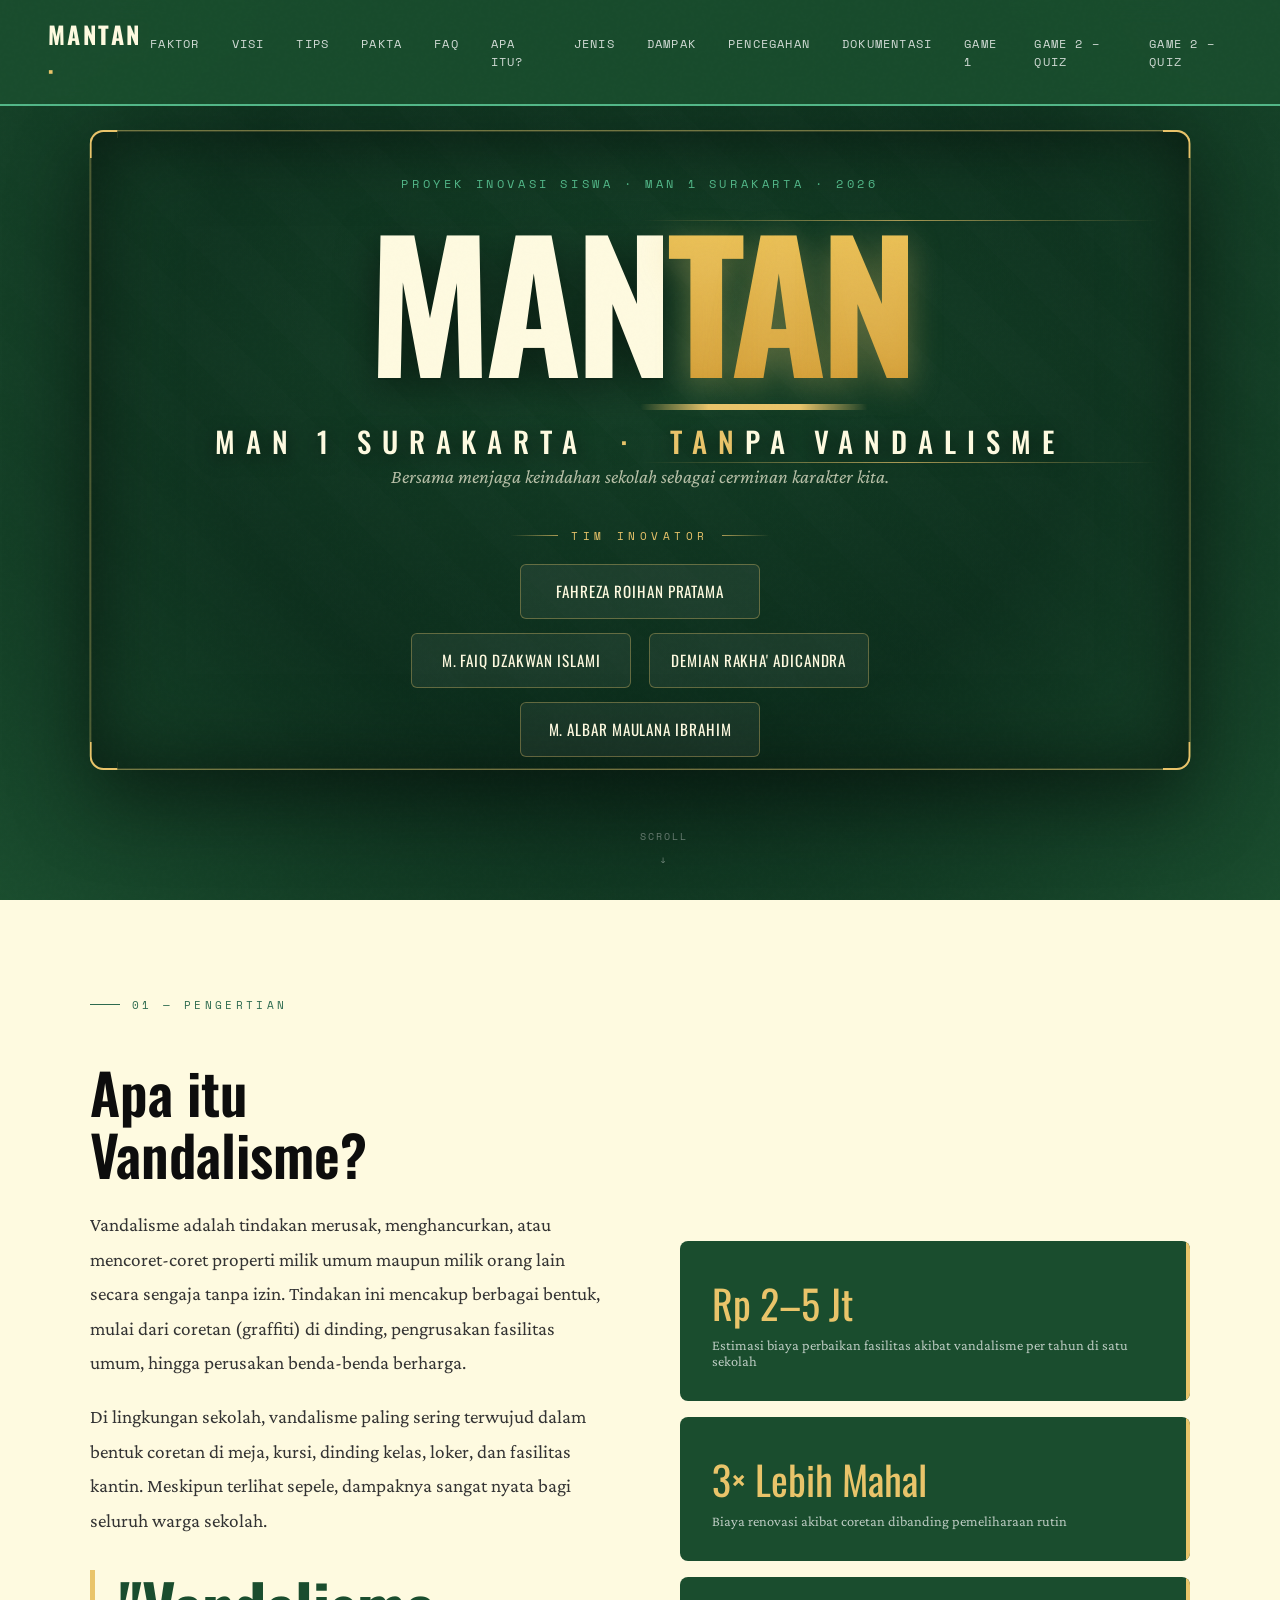
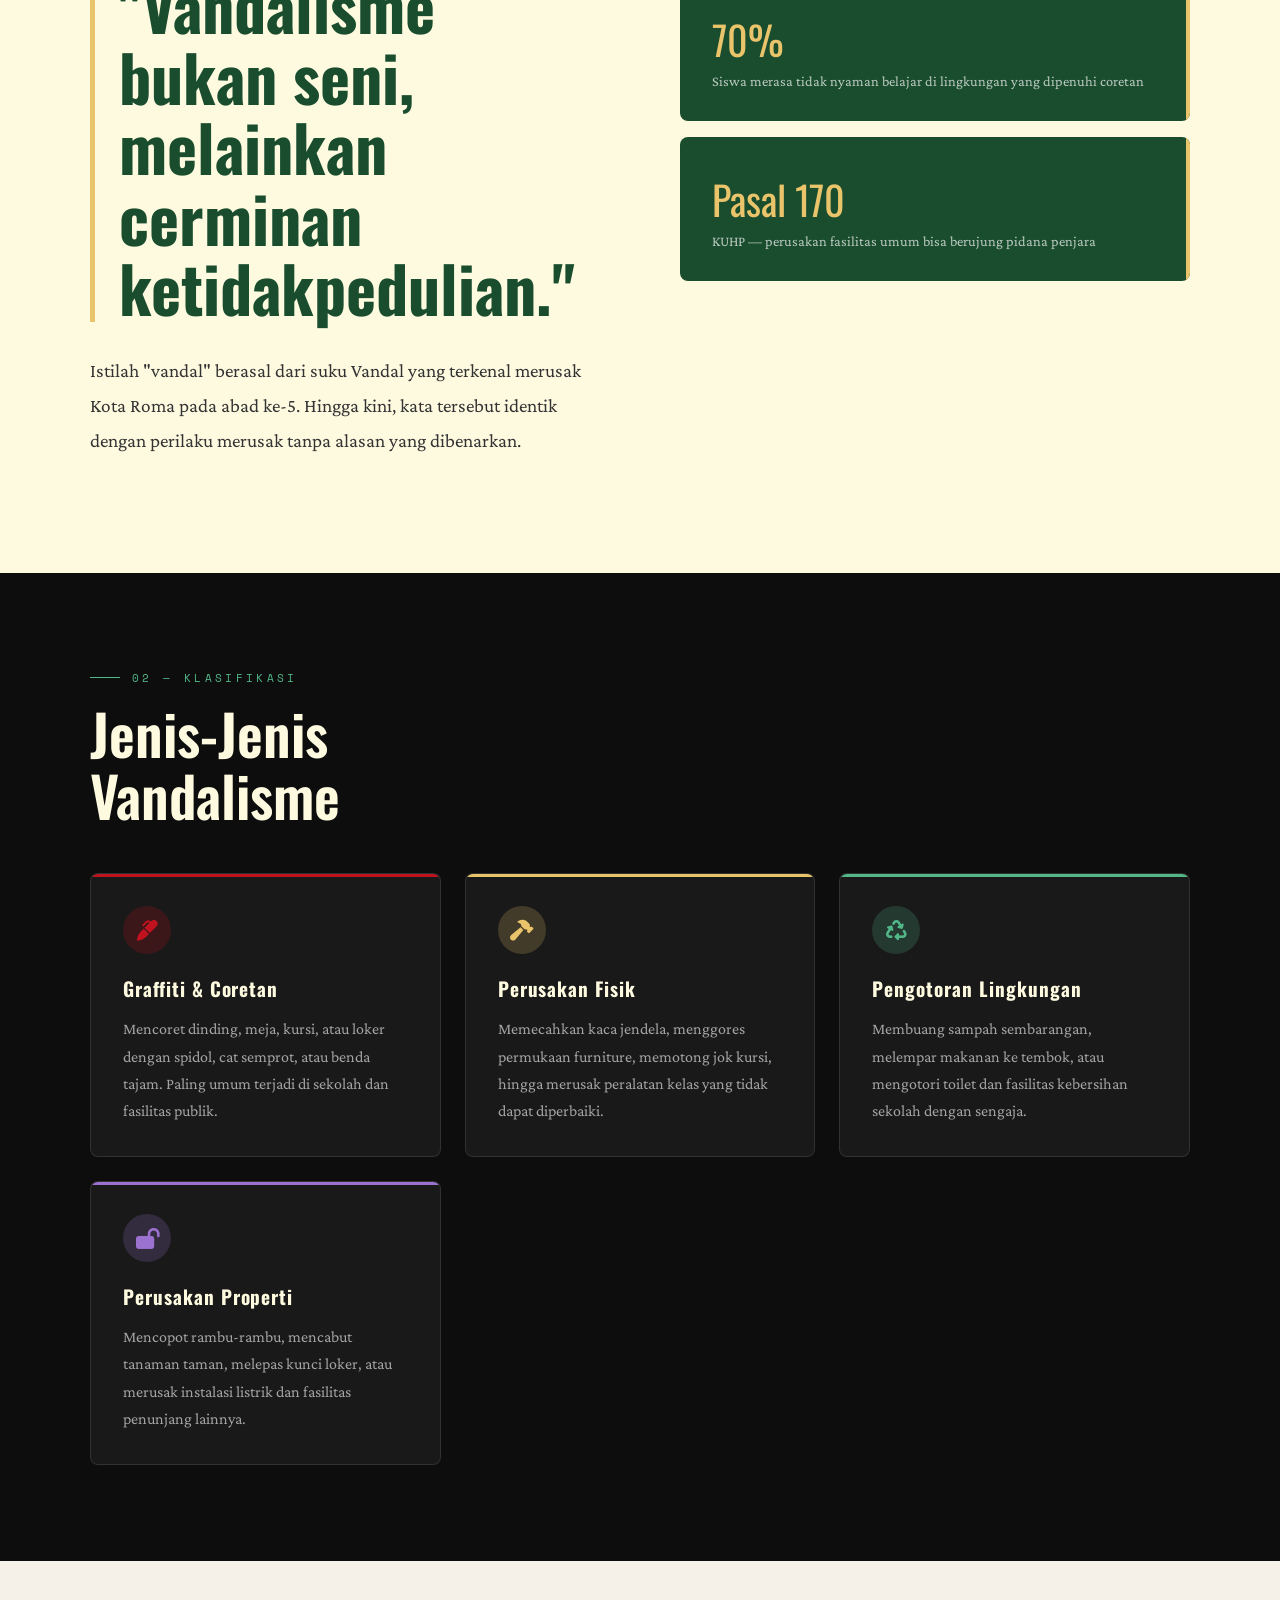
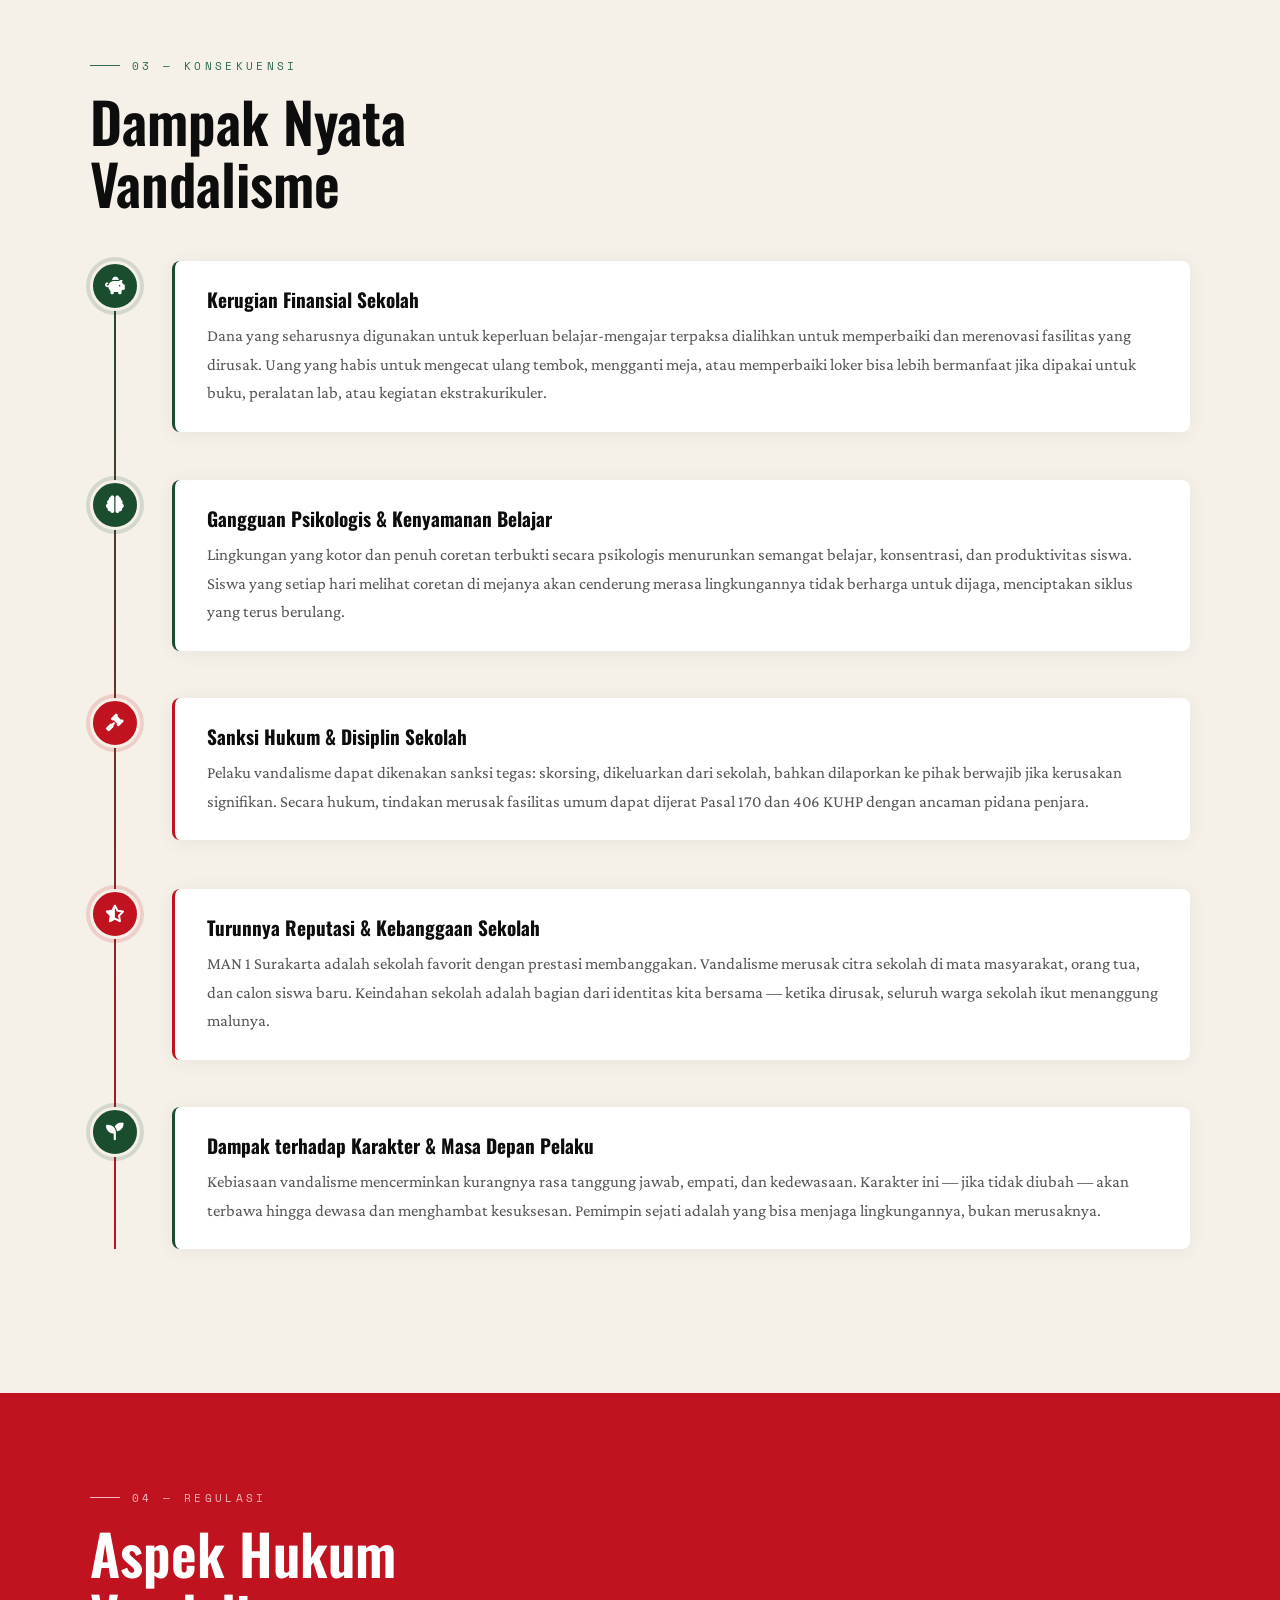
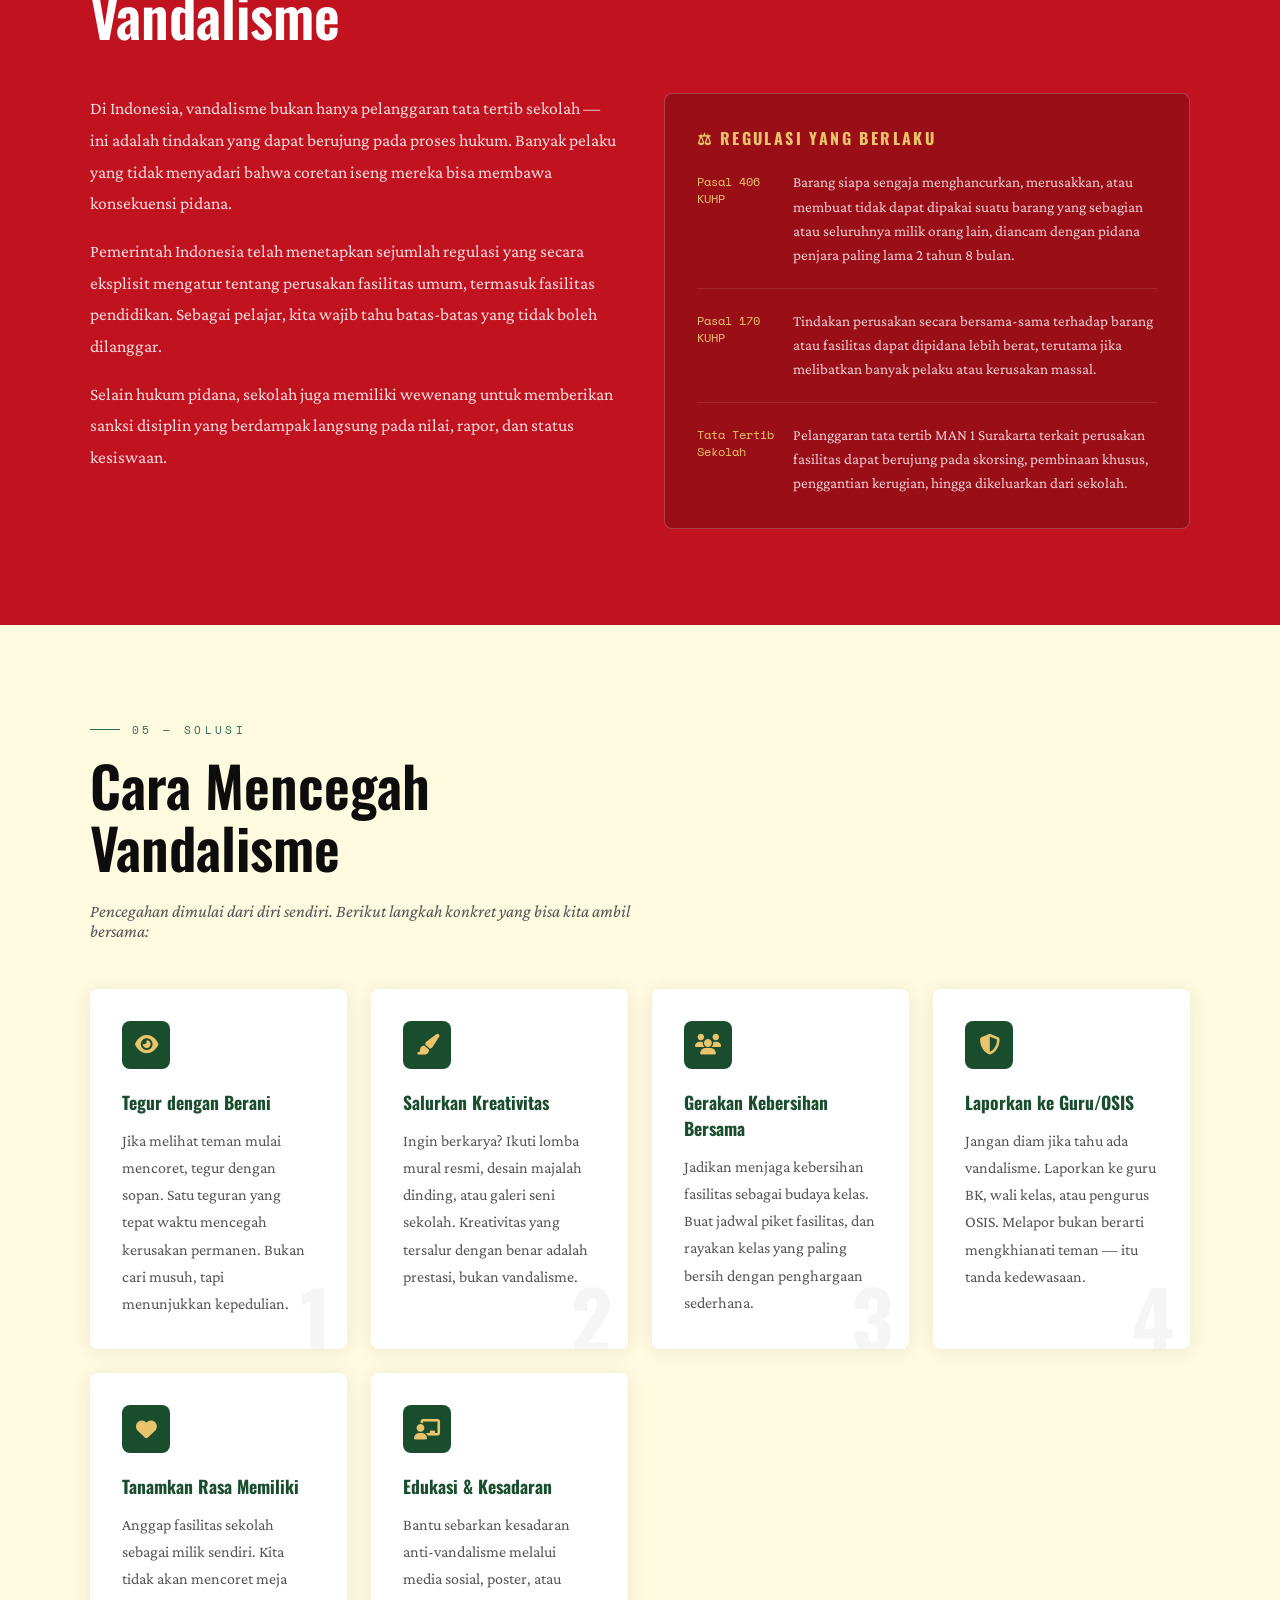
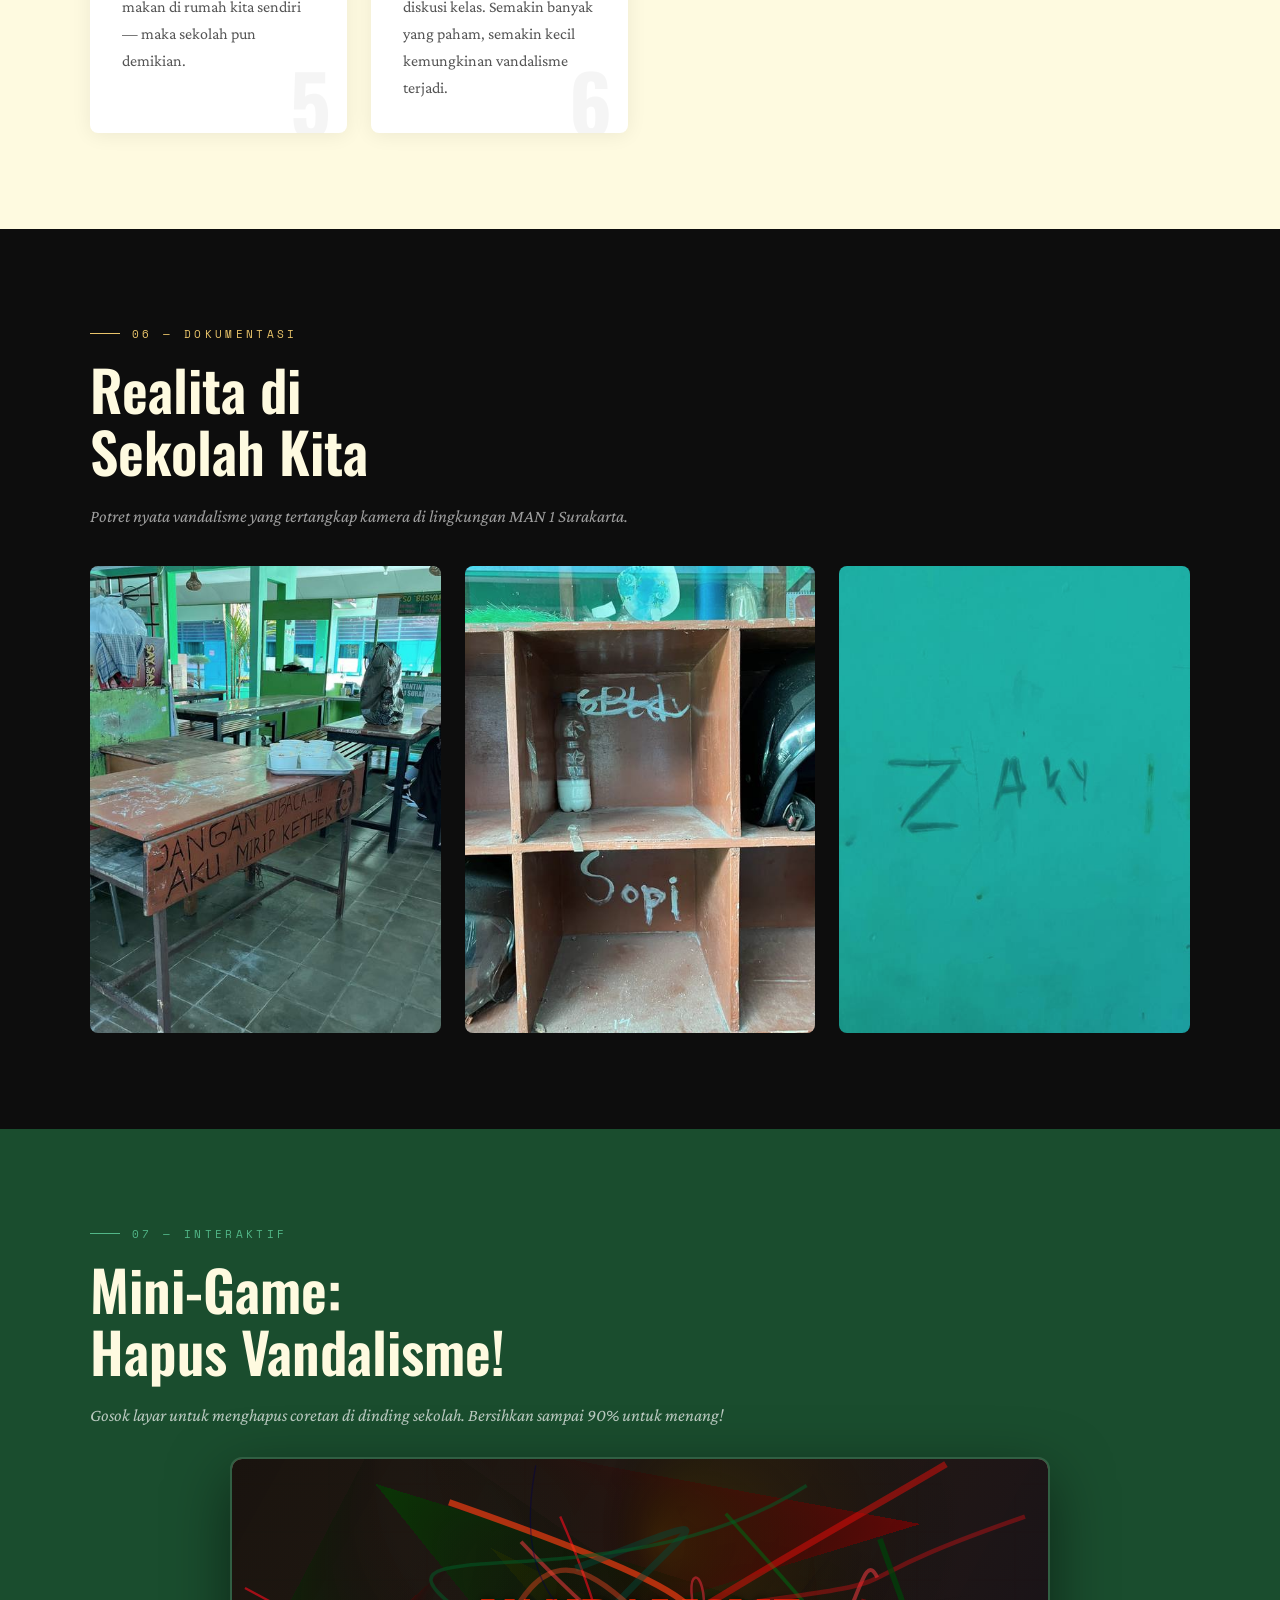
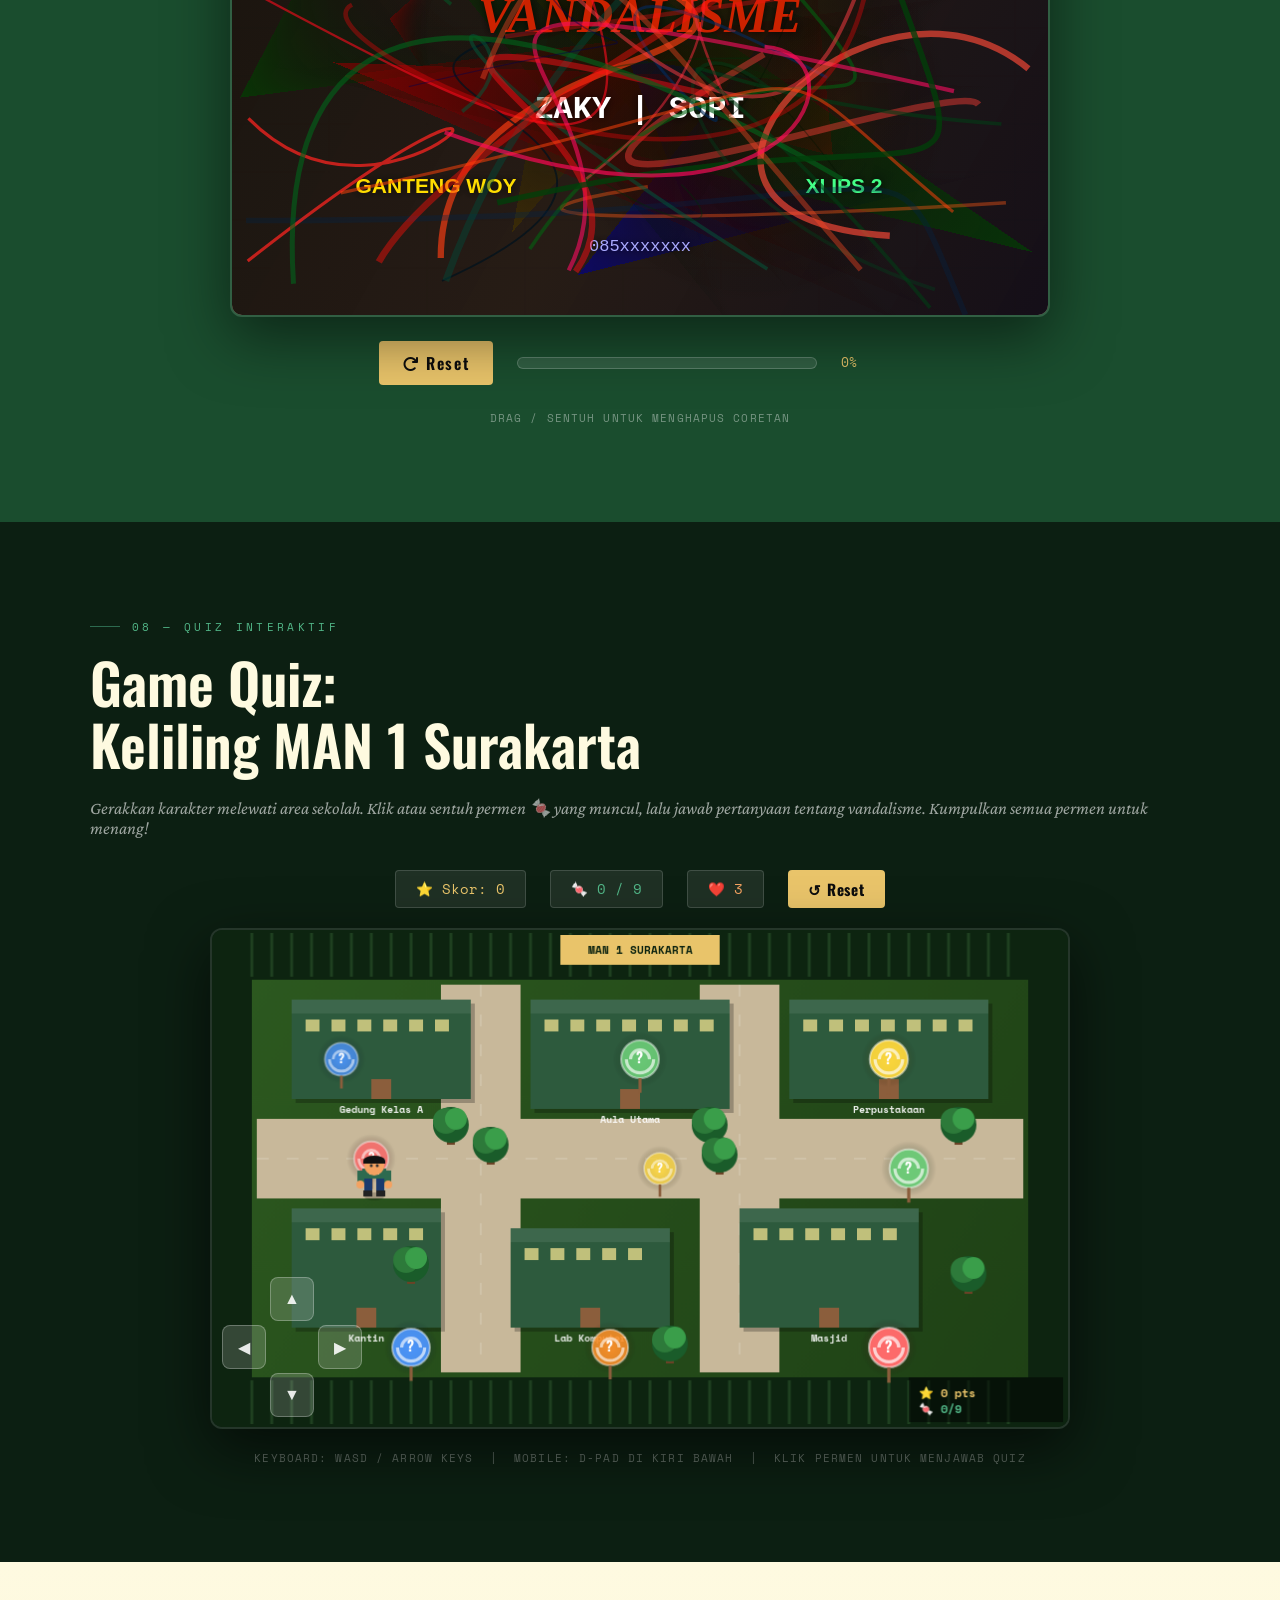
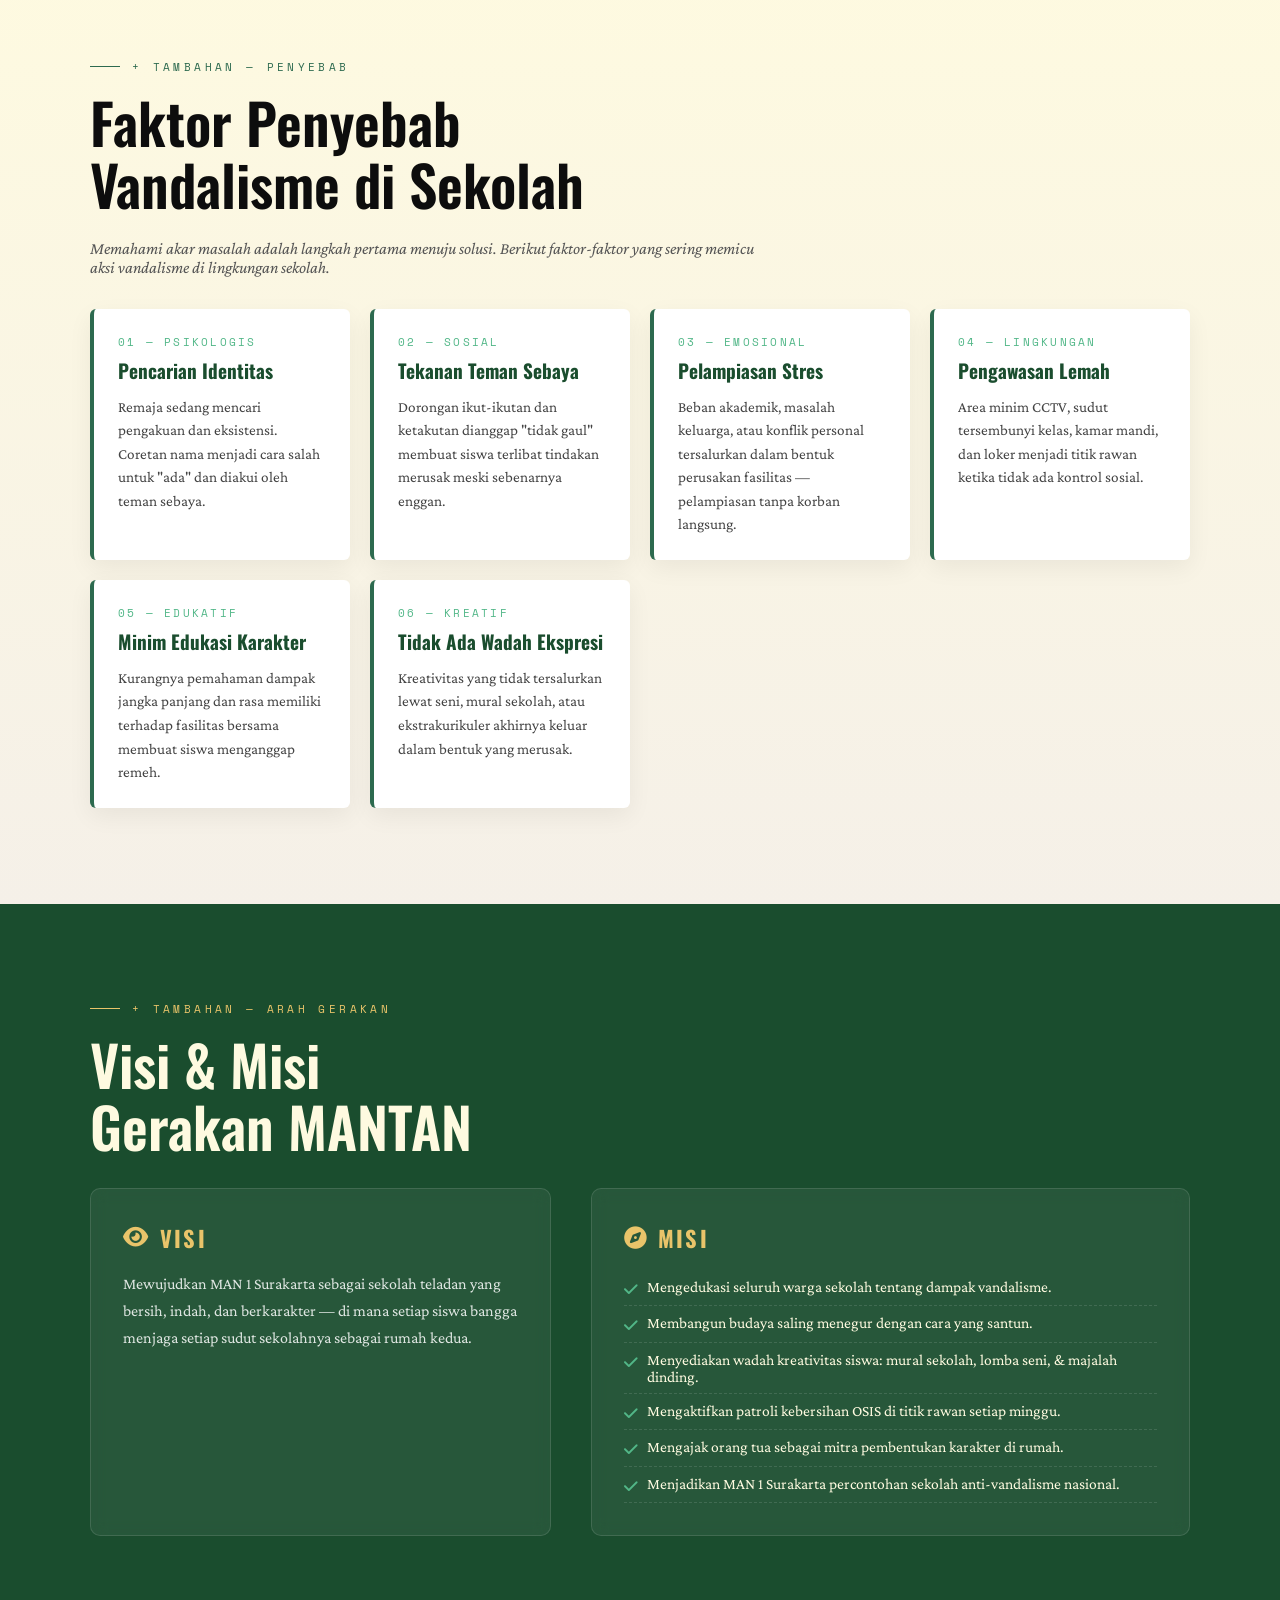
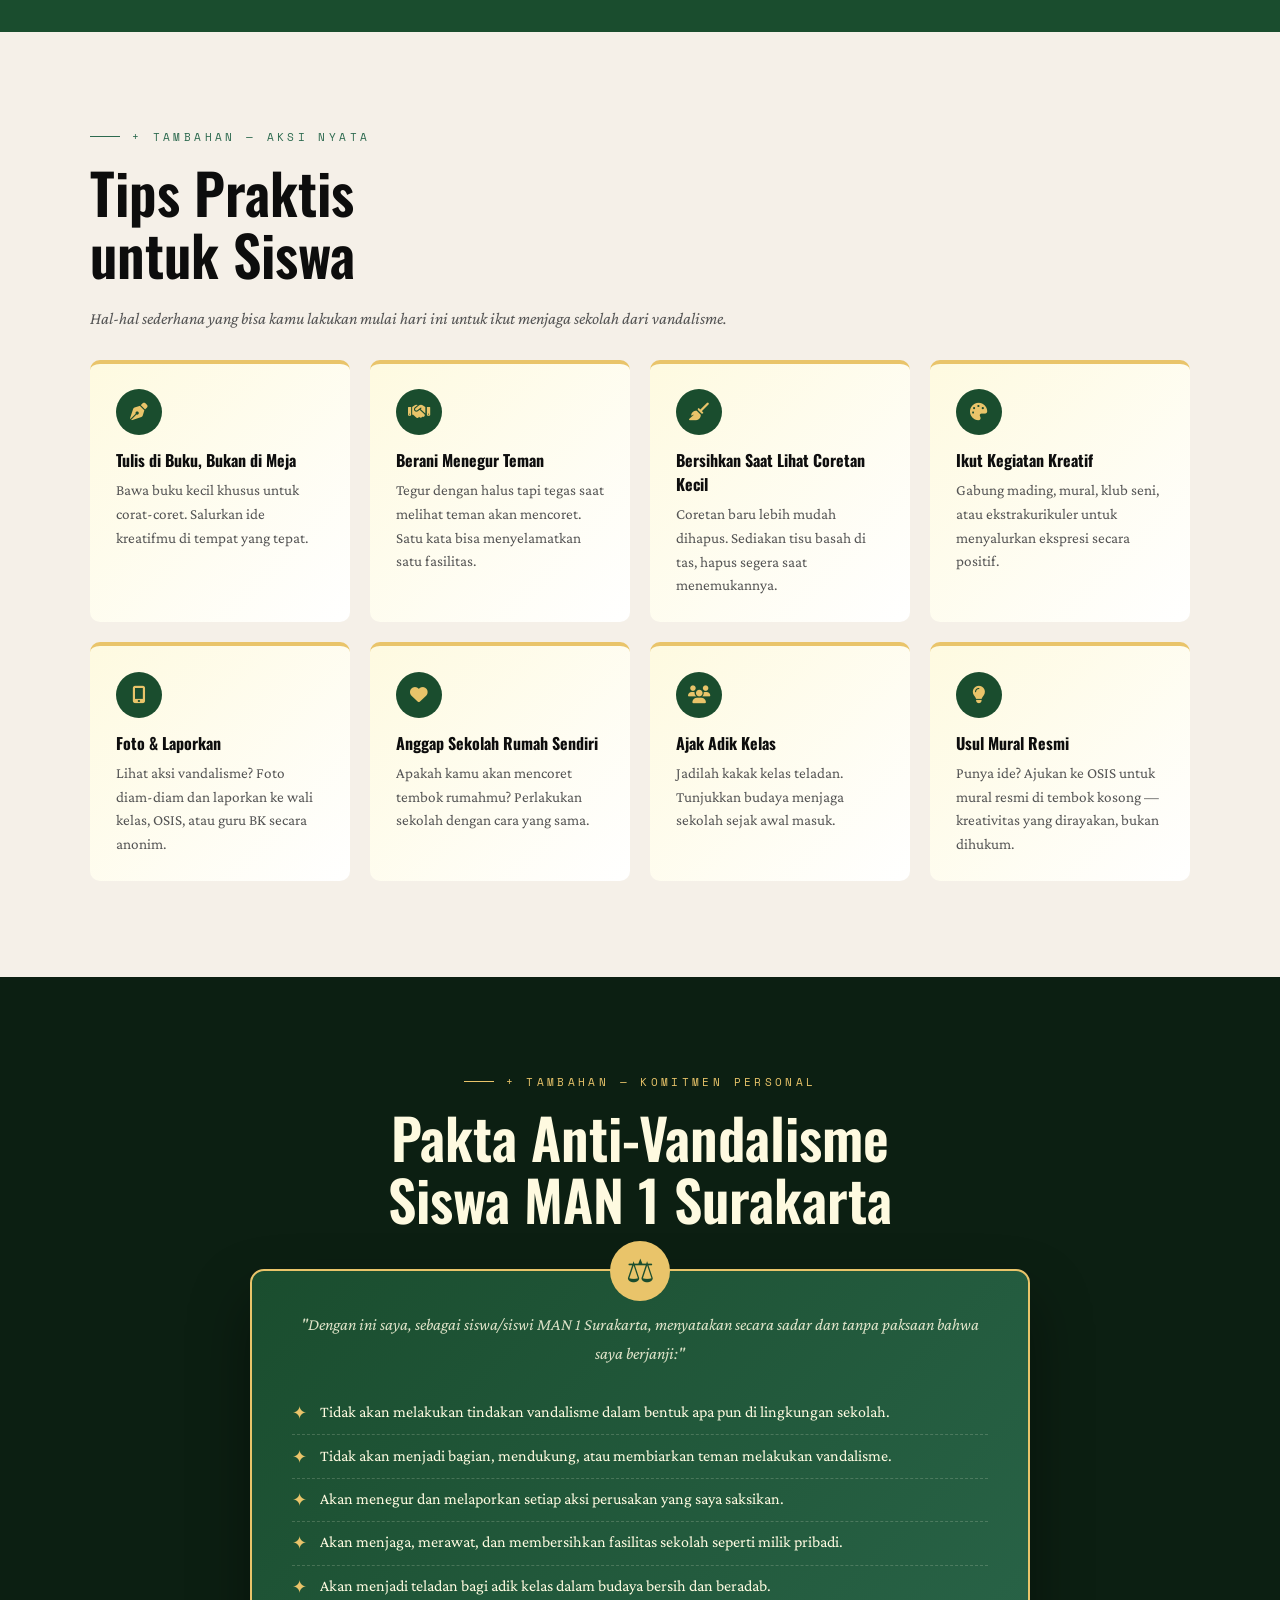
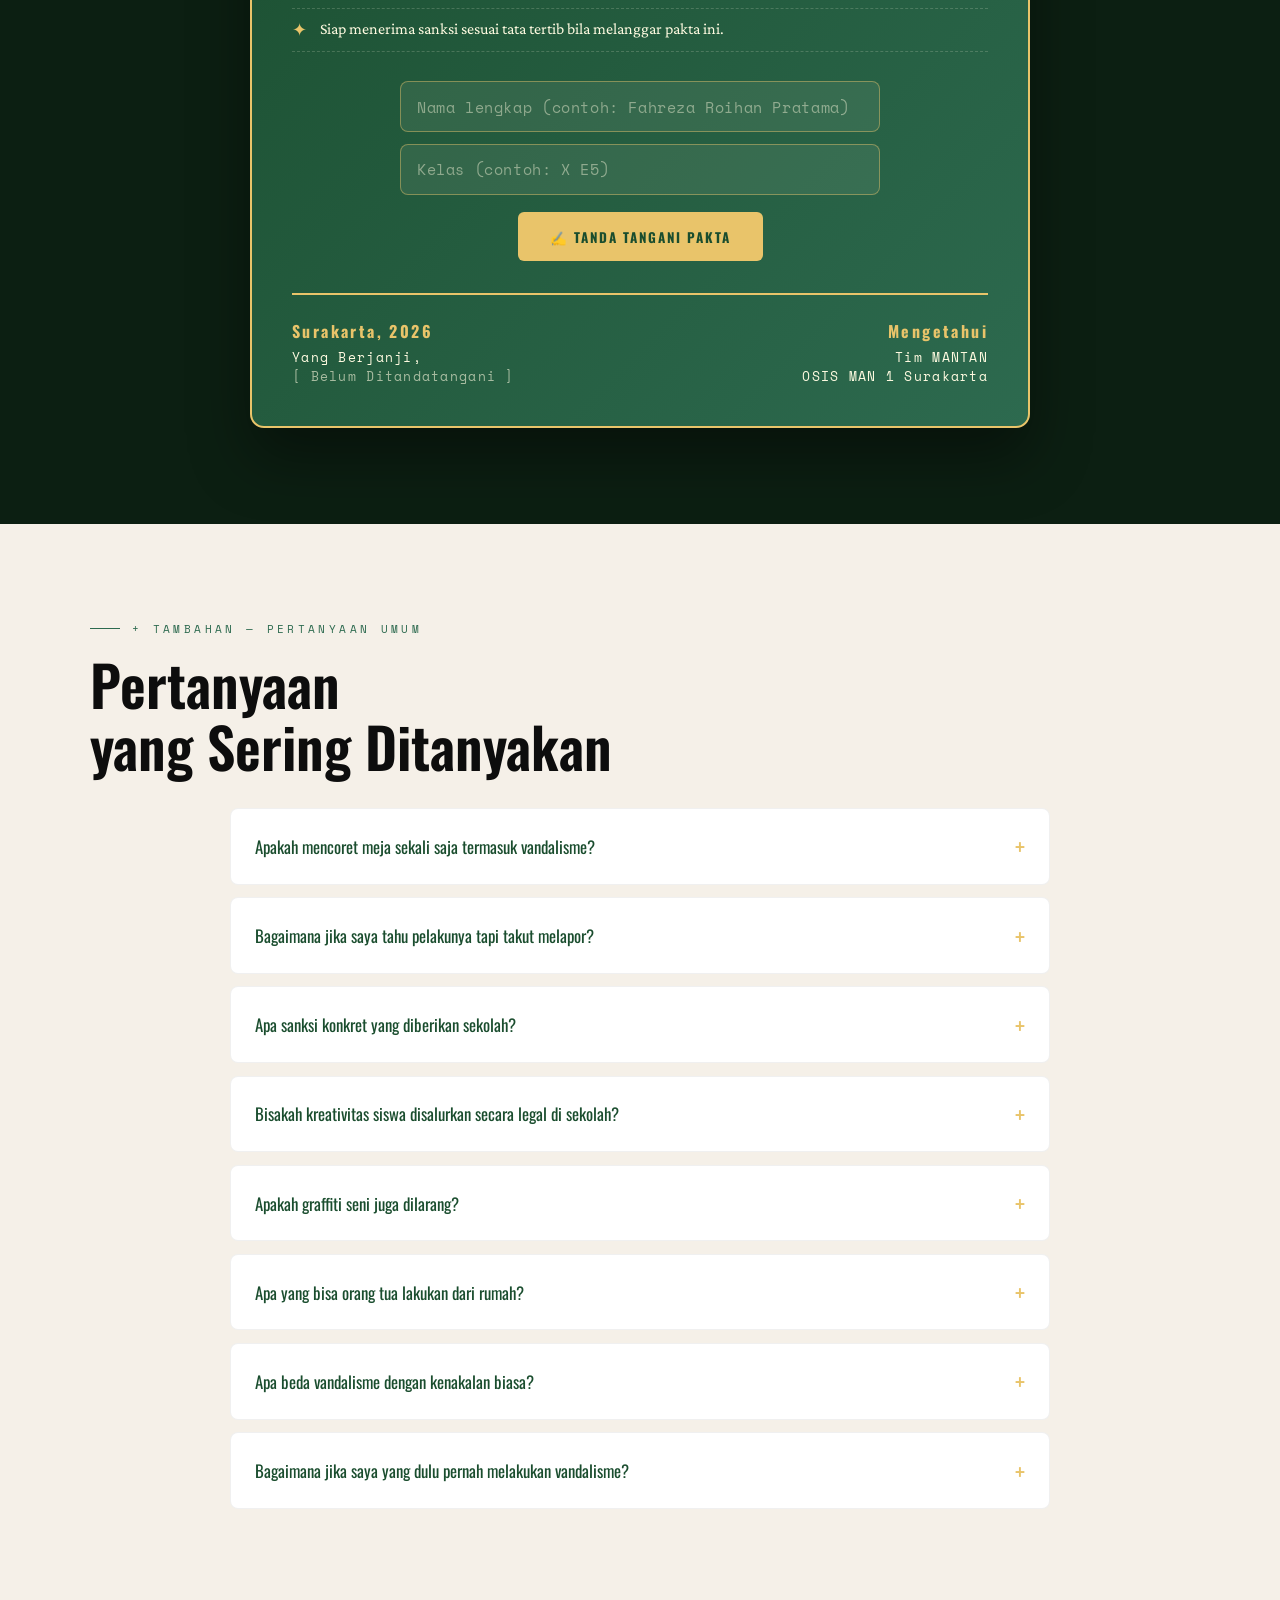
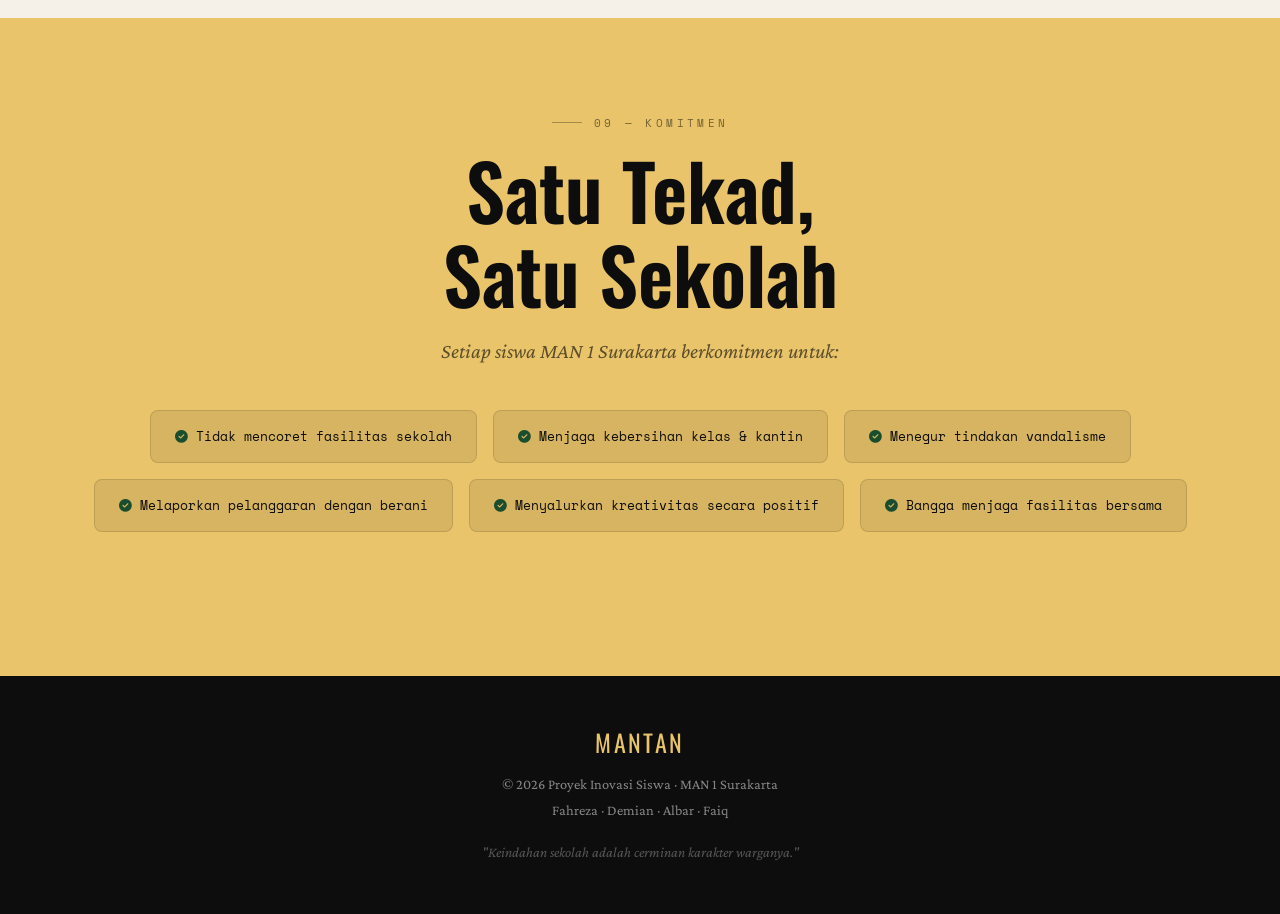
==== commit 63256585: "r" ====
--- a/public/site.html
+++ b/public/site.html
@@ -130,6 +130,36 @@
   transform:scale(1.08);
   animation:heroZoom 22s ease-in-out infinite alternate;
 }
+.hero-bg-frame{
+  position:absolute;
+  left:50%; top:50%;
+  transform:translate(-50%,-50%);
+  width:min(86vw, 1180px);
+  height:min(72vh, 640px);
+  border:1px solid rgba(233,196,106,.45);
+  border-radius:14px;
+  box-shadow:
+    inset 0 0 0 1px rgba(233,196,106,.18),
+    inset 0 0 80px rgba(0,0,0,.55),
+    0 30px 80px rgba(0,0,0,.45);
+  pointer-events:none;
+  z-index:1;
+}
+.hero-bg-frame::before,
+.hero-bg-frame::after{
+  content:"";
+  position:absolute;
+  width:28px; height:28px;
+  border:2px solid var(--amber);
+}
+.hero-bg-frame::before{ top:-1px; left:-1px; border-right:none; border-bottom:none; border-radius:14px 0 0 0; }
+.hero-bg-frame::after { bottom:-1px; right:-1px; border-left:none;  border-top:none;    border-radius:0 0 14px 0; }
+.hero-bg-frame .corner-tr,
+.hero-bg-frame .corner-bl{
+  position:absolute; width:28px; height:28px; border:2px solid var(--amber);
+}
+.hero-bg-frame .corner-tr{ top:-1px; right:-1px; border-left:none;  border-bottom:none; border-radius:0 14px 0 0; }
+.hero-bg-frame .corner-bl{ bottom:-1px; left:-1px; border-right:none; border-top:none;    border-radius:0 0 0 14px; }
 .hero-bg-overlay{
   position:absolute; inset:0;
   background:
@@ -270,8 +300,18 @@
 }
 .hero-team-grid{
   display:grid;
-  grid-template-columns: repeat(auto-fit, minmax(180px, 1fr));
-  gap:1rem;
+  grid-template-columns: repeat(2, minmax(0, 220px));
+  justify-content:center;
+  gap:.9rem 1.1rem;
+}
+.hero-team-grid .row-top,
+.hero-team-grid .row-bottom{
+  grid-column: 1 / -1;
+  display:flex; justify-content:center;
+}
+.hero-team-grid .row-top .hero-team-card,
+.hero-team-grid .row-bottom .hero-team-card{
+  min-width:240px;
 }
 .hero-team-card{
   background: rgba(255,255,255,.06);
@@ -280,12 +320,35 @@
   padding:1rem .9rem;
   text-align:center;
   backdrop-filter: blur(8px);
-  transition: transform .5s cubic-bezier(.2,.8,.2,1), border-color .4s, background .4s;
+  position:relative;
+  overflow:hidden;
+  transition: transform .55s cubic-bezier(.2,.8,.2,1), border-color .4s, background .4s, box-shadow .4s;
+  cursor:default;
+}
+.hero-team-card::before{
+  content:"";
+  position:absolute; inset:0;
+  background: linear-gradient(120deg, transparent 30%, rgba(233,196,106,.18) 50%, transparent 70%);
+  transform: translateX(-120%);
+  transition: transform .9s cubic-bezier(.2,.8,.2,1);
+  pointer-events:none;
 }
 .hero-team-card:hover{
-  transform:translateY(-4px);
+  transform:translateY(-6px) scale(1.02);
   border-color:var(--amber);
   background: rgba(233,196,106,.08);
+  box-shadow: 0 14px 40px rgba(0,0,0,.45), 0 0 0 1px rgba(233,196,106,.35);
+}
+.hero-team-card:hover::before{ transform: translateX(120%); }
+.hero-team-card:active{ transform: translateY(-2px) scale(.99); transition: transform .12s ease; }
+
+/* Universal click feedback */
+button, .btn-sign, .hero-team-card{
+  -webkit-tap-highlight-color: transparent;
+}
+button:active, .btn-sign:active{
+  transform: scale(.96);
+  transition: transform .1s ease;
 }
 .hero-team-name{
   font-family:'Oswald',sans-serif;
@@ -1135,6 +1198,7 @@
   <div class="hero-bg-pattern"></div>
   <div class="hero-bg-image"></div>
   <div class="hero-bg-overlay"></div>
+  <div class="hero-bg-frame"><span class="corner-tr"></span><span class="corner-bl"></span></div>
   <div class="hero-content">
     <p class="hero-eyebrow">Proyek Inovasi Siswa · MAN 1 Surakarta · 2026</p>
     <div class="hero-title-wrap">
@@ -1145,10 +1209,10 @@
     <div class="hero-team">
       <div class="hero-team-label">Tim Inovator</div>
       <div class="hero-team-grid">
-        <div class="hero-team-card"><div class="hero-team-name">Fahreza Roihan Pratama</div></div>
+        <div class="row-top"><div class="hero-team-card"><div class="hero-team-name">Fahreza Roihan Pratama</div></div></div>
+        <div class="hero-team-card"><div class="hero-team-name">M. Faiq Dzakwan Islami</div></div>
         <div class="hero-team-card"><div class="hero-team-name">Demian Rakha' Adicandra</div></div>
-        <div class="hero-team-card"><div class="hero-team-name">M. Albar Maulana Ibrahim</div></div>
-        <div class="hero-team-card"><div class="hero-team-name">M. Faiq Dzakwan Islami</div></div>
+        <div class="row-bottom"><div class="hero-team-card"><div class="hero-team-name">M. Albar Maulana Ibrahim</div></div></div>
       </div>
     </div>
   </div>
@@ -1552,8 +1616,8 @@
         <li>Siap menerima sanksi sesuai tata tertib bila melanggar pakta ini.</li>
       </ul>
       <div class="pakta-form" id="pakta-form">
-        <input type="text" id="pakta-name-input" maxlength="60" placeholder="Tulis nama lengkapmu di sini…" autocomplete="name" />
-        <input type="text" id="pakta-class-input" maxlength="20" placeholder="Kelas (misal: XI MIPA 3)" autocomplete="off" />
+        <input type="text" id="pakta-name-input" maxlength="60" placeholder="Nama lengkap (contoh: Fahreza Roihan Pratama)" autocomplete="name" value="" />
+        <input type="text" id="pakta-class-input" maxlength="20" placeholder="Kelas (contoh: X E5)" autocomplete="off" value="" />
         <button class="btn-sign" id="btn-sign" onclick="signPakta()">✍ TANDA TANGANI PAKTA</button>
       </div>
       <div class="pakta-sign">
